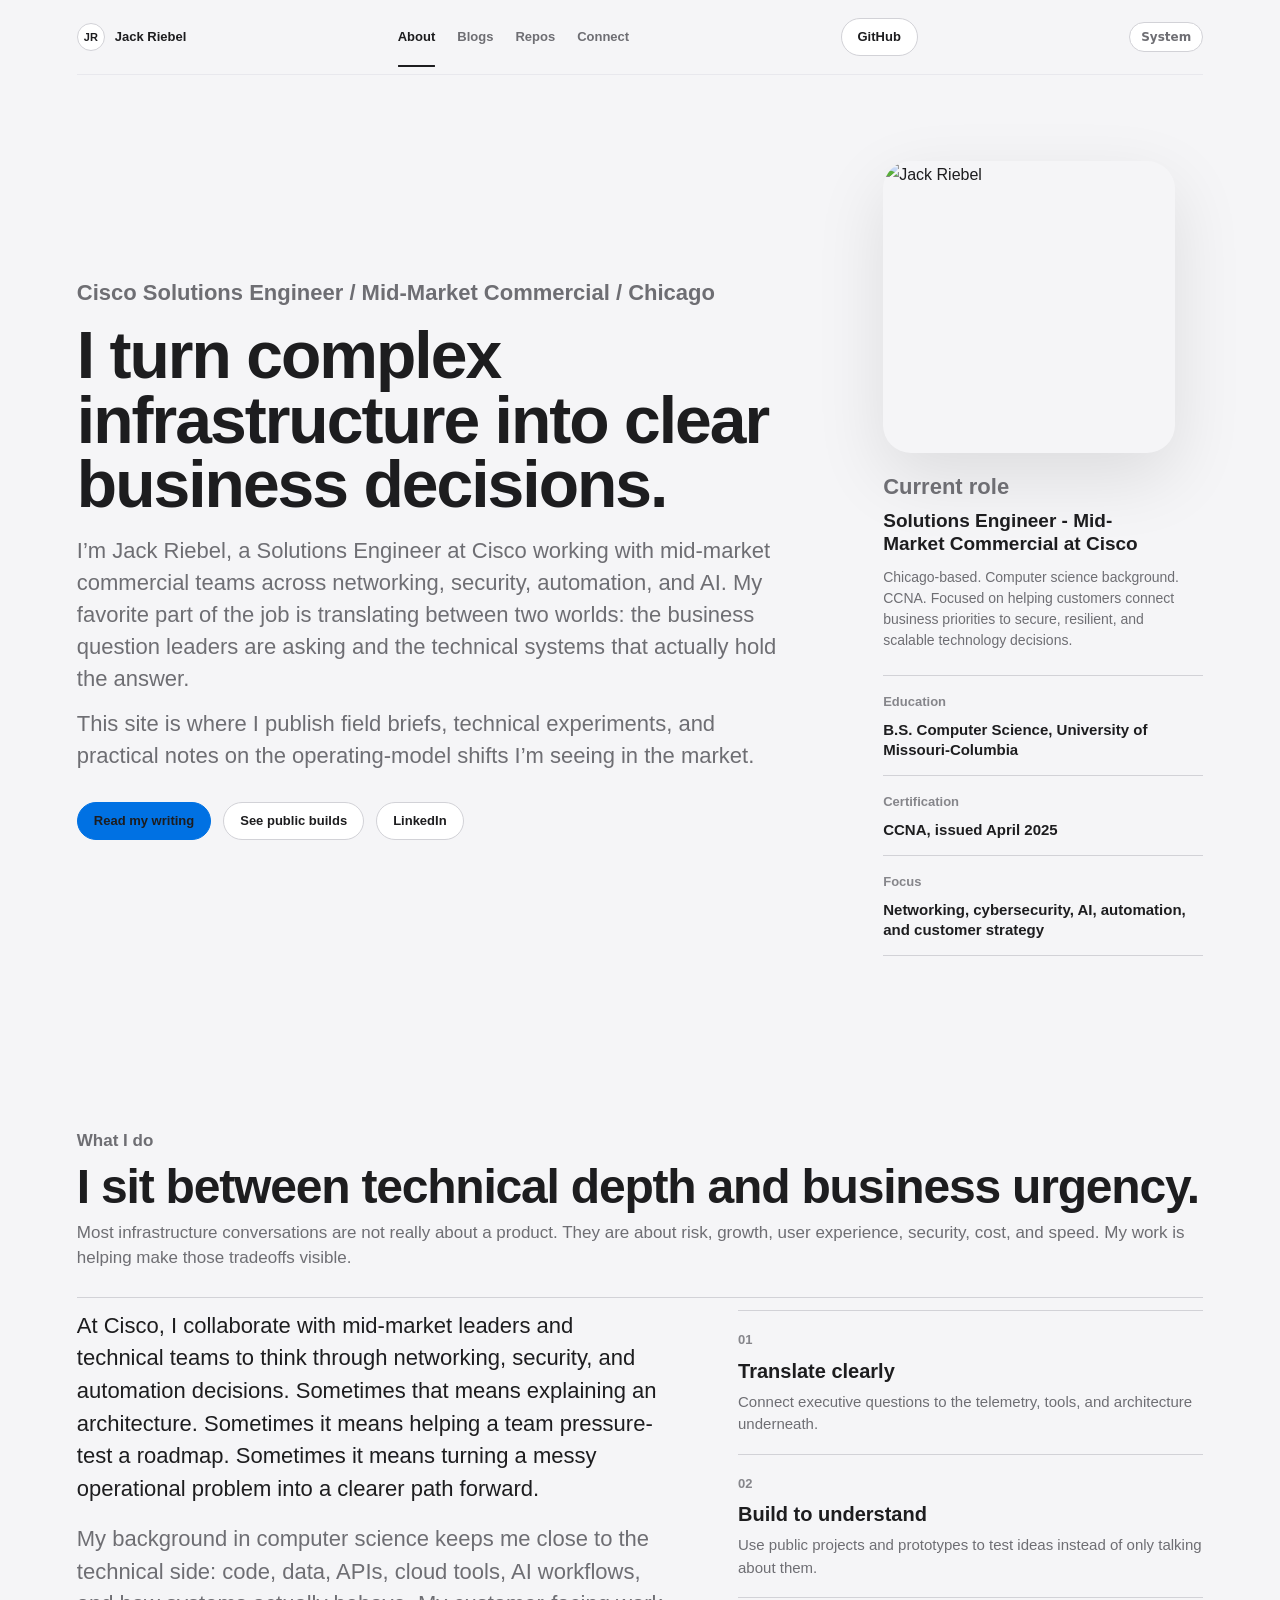
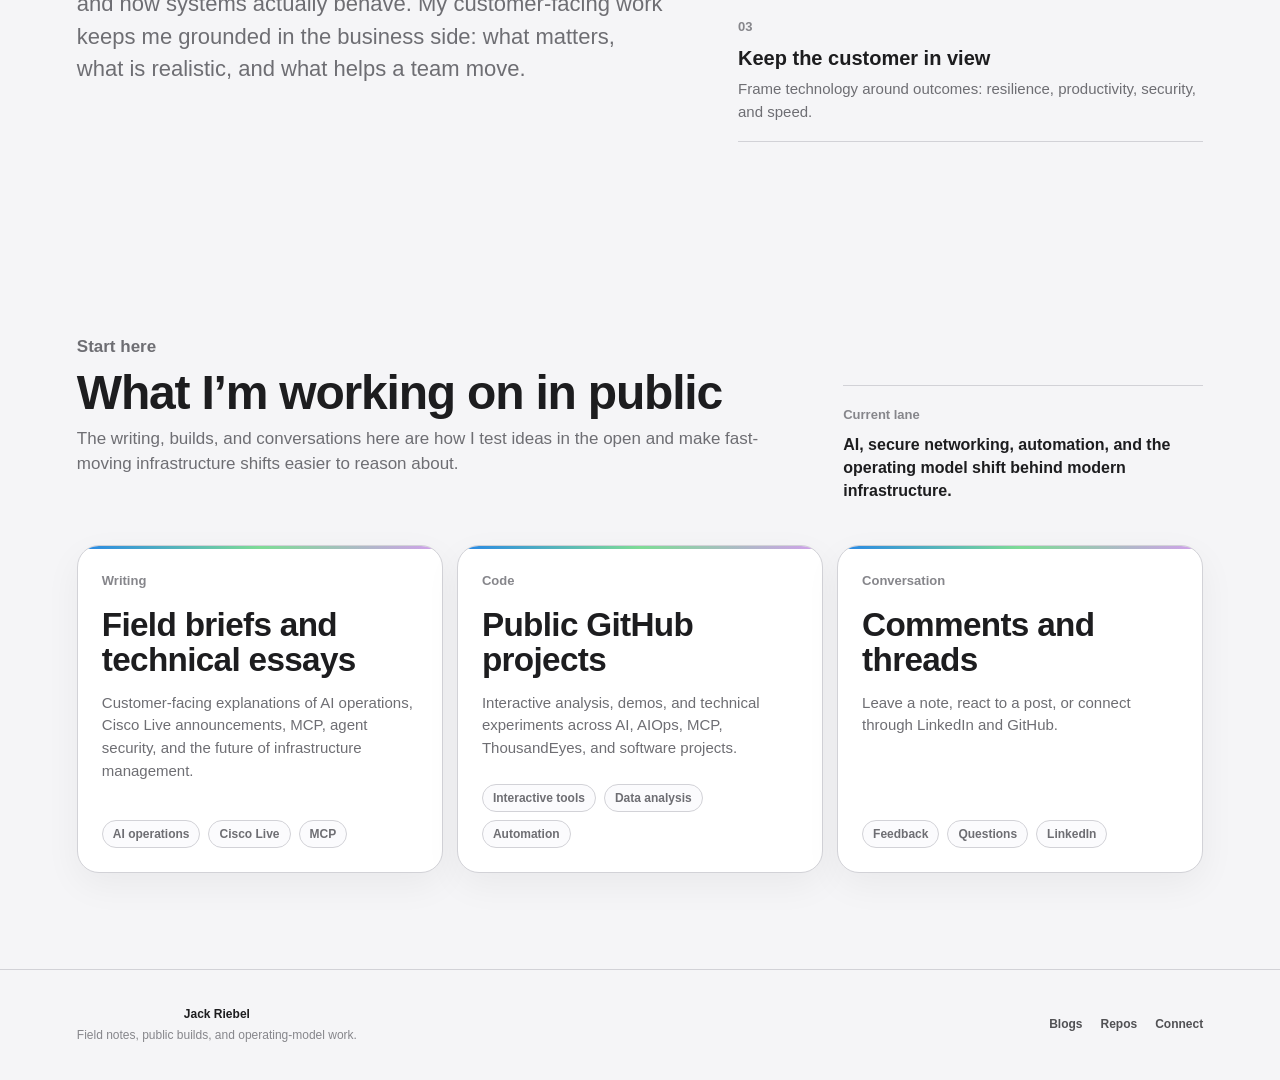
==== index.html @ 913e86a3 "Polish homepage work section" ====
<!DOCTYPE html>
<html lang="en">
<head>
  <meta charset="UTF-8">
  <meta name="viewport" content="width=device-width, initial-scale=1.0">
  <title>Jack Riebel | About</title>

  <meta name="description" content="Jack Riebel is a Cisco Solutions Engineer in Mid-Market Commercial, writing about AI, networking, security, automation, and infrastructure strategy.">
  <link rel="canonical" href="https://jackriebel.com/">
  <meta property="og:title" content="Jack Riebel | About">
  <meta property="og:description" content="Cisco Solutions Engineer focused on AI, networking, security, automation, and the business conversations behind modern infrastructure.">
  <meta property="og:image" content="https://jackriebel.com/cloud-control-canvas.png">
  <meta property="og:type" content="website">
  <meta property="og:url" content="https://jackriebel.com/">
  <meta name="twitter:card" content="summary_large_image">
  <meta name="twitter:title" content="Jack Riebel | About">
  <meta name="twitter:description" content="Cisco Solutions Engineer writing about AI, networking, security, automation, and infrastructure strategy.">
  <meta name="twitter:image" content="https://jackriebel.com/cloud-control-canvas.png">

  <script src="theme.js"></script>
  <link rel="stylesheet" href="styles.css">
</head>
<body class="site-home">
  <div class="reading-progress" id="readingProgress"></div>

  <header class="site-shell">
    <nav class="site-topbar" aria-label="Primary">
      <a class="site-mark" href="index.html" aria-label="Jack Riebel home">
        <span>JR</span>
        <strong>Jack Riebel</strong>
      </a>
      <div class="site-nav">
        <a class="active" href="index.html">About</a>
        <a href="blogs.html">Blogs</a>
        <a href="repos.html">Repos</a>
        <a href="connect.html">Connect</a>
      </div>
      <a class="site-ghost-btn" href="https://github.com/JackRiebel" target="_blank" rel="noreferrer">GitHub</a>
    </nav>

    <section class="site-hero site-about-hero site-personal-hero">
      <div class="site-hero-copy">
        <p class="site-eyebrow">Cisco Solutions Engineer / Mid-Market Commercial / Chicago</p>
        <h1>I turn complex infrastructure into clear business decisions.</h1>
        <p class="site-hero-lede">I’m Jack Riebel, a Solutions Engineer at Cisco working with mid-market commercial teams across networking, security, automation, and AI. My favorite part of the job is translating between two worlds: the business question leaders are asking and the technical systems that actually hold the answer.</p>
        <p class="site-hero-note">This site is where I publish field briefs, technical experiments, and practical notes on the operating-model shifts I’m seeing in the market.</p>
        <div class="site-actions">
          <a class="site-primary-btn" href="blogs.html">Read my writing</a>
          <a class="site-secondary-btn" href="repos.html">See public builds</a>
          <a class="site-secondary-btn" href="https://www.linkedin.com/in/jack-riebel-094710192" target="_blank" rel="noreferrer">LinkedIn</a>
        </div>
      </div>

      <aside class="site-signal-panel site-about-panel site-profile-card" aria-label="Profile summary">
        <img class="site-about-photo" src="Screenshot%202026-03-25%20at%201.28.57%E2%80%AFPM%20Large.jpeg" alt="Jack Riebel">
        <div class="site-profile-copy">
          <p class="site-portrait-note">Current role</p>
          <strong>Solutions Engineer - Mid-Market Commercial at Cisco</strong>
          <p>Chicago-based. Computer science background. CCNA. Focused on helping customers connect business priorities to secure, resilient, and scalable technology decisions.</p>
        </div>
        <div class="site-profile-facts" aria-label="Profile facts">
          <div>
            <span>Education</span>
            <strong>B.S. Computer Science, University of Missouri-Columbia</strong>
          </div>
          <div>
            <span>Certification</span>
            <strong>CCNA, issued April 2025</strong>
          </div>
          <div>
            <span>Focus</span>
            <strong>Networking, cybersecurity, AI, automation, and customer strategy</strong>
          </div>
        </div>
      </aside>
    </section>
  </header>

  <main>
    <section class="site-section site-about-work">
      <div class="site-section-head compact">
        <p class="site-eyebrow">What I do</p>
        <h2>I sit between technical depth and business urgency.</h2>
        <p>Most infrastructure conversations are not really about a product. They are about risk, growth, user experience, security, cost, and speed. My work is helping make those tradeoffs visible.</p>
      </div>

      <div class="site-about-story">
        <div>
          <p>At Cisco, I collaborate with mid-market leaders and technical teams to think through networking, security, and automation decisions. Sometimes that means explaining an architecture. Sometimes it means helping a team pressure-test a roadmap. Sometimes it means turning a messy operational problem into a clearer path forward.</p>
          <p>My background in computer science keeps me close to the technical side: code, data, APIs, cloud tools, AI workflows, and how systems actually behave. My customer-facing work keeps me grounded in the business side: what matters, what is realistic, and what helps a team move.</p>
        </div>
        <div class="site-about-principles" aria-label="Working principles">
          <div>
            <span>01</span>
            <strong>Translate clearly</strong>
            <p>Connect executive questions to the telemetry, tools, and architecture underneath.</p>
          </div>
          <div>
            <span>02</span>
            <strong>Build to understand</strong>
            <p>Use public projects and prototypes to test ideas instead of only talking about them.</p>
          </div>
          <div>
            <span>03</span>
            <strong>Keep the customer in view</strong>
            <p>Frame technology around outcomes: resilience, productivity, security, and speed.</p>
          </div>
        </div>
      </div>
    </section>

    <section class="site-section site-home-preview">
      <div class="site-work-intro">
        <div class="site-section-head compact">
          <p class="site-eyebrow">Start here</p>
          <h2>What I’m working on in public</h2>
          <p>The writing, builds, and conversations here are how I test ideas in the open and make fast-moving infrastructure shifts easier to reason about.</p>
        </div>
        <div class="site-work-note" aria-label="Publishing approach">
          <span>Current lane</span>
          <strong>AI, secure networking, automation, and the operating model shift behind modern infrastructure.</strong>
        </div>
      </div>

      <div class="site-preview-grid site-work-grid" aria-label="Primary site sections">
        <a class="site-preview-card site-work-card" href="blogs.html">
          <div>
            <span>Writing</span>
            <strong>Field briefs and technical essays</strong>
            <p>Customer-facing explanations of AI operations, Cisco Live announcements, MCP, agent security, and the future of infrastructure management.</p>
            <div class="site-work-tags" aria-label="Writing topics">
              <em>AI operations</em>
              <em>Cisco Live</em>
              <em>MCP</em>
            </div>
          </div>
          <small>Read blogs</small>
        </a>
        <a class="site-preview-card site-work-card" href="repos.html">
          <div>
            <span>Code</span>
            <strong>Public GitHub projects</strong>
            <p>Interactive analysis, demos, and technical experiments across AI, AIOps, MCP, ThousandEyes, and software projects.</p>
            <div class="site-work-tags" aria-label="Project themes">
              <em>Interactive tools</em>
              <em>Data analysis</em>
              <em>Automation</em>
            </div>
          </div>
          <small>Browse repos</small>
        </a>
        <a class="site-preview-card site-work-card" href="connect.html">
          <div>
            <span>Conversation</span>
            <strong>Comments and threads</strong>
            <p>Leave a note, react to a post, or connect through LinkedIn and GitHub.</p>
            <div class="site-work-tags" aria-label="Conversation channels">
              <em>Feedback</em>
              <em>Questions</em>
              <em>LinkedIn</em>
            </div>
          </div>
          <small>Connect</small>
        </a>
      </div>
    </section>
  </main>

  <footer class="site-footer">
    <div>
      <strong>Jack Riebel</strong>
      <span>Field notes, public builds, and operating-model work.</span>
    </div>
    <div class="site-footer-links">
      <a href="blogs.html">Blogs</a>
      <a href="repos.html">Repos</a>
      <a href="connect.html">Connect</a>
    </div>
  </footer>

  <script src="site.js"></script>
</body>
</html>
---- styles.css ----
@import url('https://fonts.googleapis.com/css2?family=Inter:wght@400;500;600;700&display=swap');

*, *::before, *::after { margin: 0; padding: 0; box-sizing: border-box; }

:root {
  --bg: #0a0a0f;
  --bg2: #0d0d16;
  --bg3: #1a1a28;
  --fg: #e0e0e8;
  --fg2: #888894;
  --accent: #7c6cff;
  --green: #34d399;
  --red: #f87171;
  --orange: #fb923c;
  --yellow: #fbbf24;
  --blue: #60a5fa;
  --purple: #a78bfa;
  --cyan: #22d3ee;
}

body {
  background: var(--bg);
  color: var(--fg);
  font-family: 'Inter', -apple-system, BlinkMacSystemFont, 'Segoe UI', system-ui, sans-serif;
  line-height: 1.75;
  font-size: 16px;
  -webkit-font-smoothing: antialiased;
  -moz-osx-font-smoothing: grayscale;
}

html, body { overflow-x: hidden; }
a { color: var(--accent); text-decoration: none; }
a:hover { text-decoration: underline; }

@keyframes fadeInUp {
  from { transform: translateY(20px); opacity: 0; }
  to   { transform: translateY(0);    opacity: 1; }
}

/* Reading progress */
.reading-progress {
  position: fixed; top: 0; left: 0; height: 3px;
  background: linear-gradient(90deg, var(--cyan), var(--purple), var(--green));
  z-index: 200; width: 0%; transition: width 0.1s linear;
}

/* Hero */
.hero {
  background: linear-gradient(135deg, #0a0f1e 0%, #0f1a2e 40%, #162038 100%);
  padding: 96px 24px 48px; text-align: center;
  border-bottom: 1px solid rgba(255,255,255,0.06);
}
.hero-content { max-width: 960px; margin: 0 auto; }
.hero h1 {
  font-size: clamp(28px, 5vw, 48px); font-weight: 700;
  letter-spacing: -0.03em; margin-bottom: 12px;
  background: linear-gradient(135deg, #fff 0%, #22d3ee 100%);
  -webkit-background-clip: text; -webkit-text-fill-color: transparent; background-clip: text;
}
.hero .subtitle {
  font-size: 17px; color: var(--fg2); margin-bottom: 36px;
  max-width: 740px; margin-left: auto; margin-right: auto; line-height: 1.7;
}
.hero-stats {
  display: flex; justify-content: center; gap: 40px;
  flex-wrap: wrap; margin-bottom: 20px;
}
.hero-stat { display: flex; flex-direction: column; align-items: center; }
.hero-stat-value {
  font-size: 44px; font-weight: 700; letter-spacing: -0.03em; color: #fff;
}
.hero-stat-label { font-size: 12px; color: var(--fg2); margin-top: 2px; }
.hero-sources { font-size: 12px; color: var(--fg2); }
.hero-sources a { color: var(--fg2); text-decoration: underline; }

/* Author byline */
.author-byline {
  display: inline-flex; align-items: center; gap: 14px;
  margin-bottom: 32px; padding: 12px 20px;
  background: rgba(255,255,255,0.04); border: 1px solid rgba(255,255,255,0.08);
  border-radius: 60px;
}
.author-photo { width: 52px; height: 52px; border-radius: 50%; object-fit: cover; border: 2px solid rgba(255,255,255,0.2); }
.author-info { display: flex; flex-direction: column; text-align: left; }
.author-name { font-size: 15px; color: var(--fg); font-weight: 600; letter-spacing: 0.01em; }
.author-date { font-size: 12px; color: var(--fg2); margin-top: 1px; }

/* Sticky Nav */
.sticky-nav {
  position: sticky; top: 0; z-index: 100;
  background: rgba(10,10,15,0.92); backdrop-filter: blur(12px);
  border-bottom: 1px solid rgba(255,255,255,0.06);
}
.nav-inner {
  max-width: 1100px; margin: 0 auto; display: flex;
  gap: 4px; padding: 8px 16px; overflow-x: auto;
  -ms-overflow-style: none; scrollbar-width: none;
}
.nav-inner::-webkit-scrollbar { display: none; }
.nav-link {
  padding: 8px 16px; border-radius: 6px; font-size: 14px;
  font-weight: 500; color: var(--fg2); white-space: nowrap; transition: all 0.15s;
}
.nav-link:hover { color: #fff; background: rgba(255,255,255,0.08); text-decoration: none; }
.nav-link.active { color: #fff; background: var(--accent); text-decoration: none; }

/* Sections */
.section { padding: 80px 24px; }
.section.alt { background: var(--bg2); }
.container { max-width: 1100px; margin: 0 auto; }
.section h2 {
  font-size: 30px; font-weight: 700; letter-spacing: -0.02em;
  margin-bottom: 12px; position: relative; display: inline-block;
}
.section h2::after {
  content: ''; display: block; width: 48px; height: 3px;
  margin-top: 10px; border-radius: 2px;
  background: linear-gradient(135deg, var(--cyan), var(--blue));
}
.section-desc {
  font-size: 16px; color: var(--fg2); margin-bottom: 32px;
  max-width: 780px; line-height: 1.8; letter-spacing: 0.005em;
}
.section-prose {
  font-size: 16px; color: var(--fg); line-height: 1.85;
  max-width: 780px; margin-bottom: 28px; letter-spacing: 0.005em;
}
.section-prose strong { color: #fff; }
.cite {
  font-size: 12px; color: var(--purple); font-weight: 500;
  white-space: nowrap;
}

/* Chart cards */
.chart-row { display: flex; gap: 20px; margin-bottom: 32px; flex-wrap: wrap; }
.chart-card {
  flex: 1; min-width: 300px;
  background: rgba(255,255,255,0.035); border: 1px solid rgba(255,255,255,0.08);
  border-radius: 16px; padding: 24px;
  box-shadow: 0 2px 20px rgba(0,0,0,0.2);
  transition: transform 0.2s, box-shadow 0.2s, border-color 0.2s;
}
.chart-card:hover {
  transform: translateY(-2px); box-shadow: 0 4px 28px rgba(0,0,0,0.35);
  border-color: rgba(255,255,255,0.14);
}
.chart-card.wide { flex: 1 1 100%; margin-bottom: 32px; }
.chart-card h3 { font-size: 16px; font-weight: 600; margin-bottom: 4px; }
.chart-card .chart-desc { font-size: 13.5px; color: var(--fg2); margin-bottom: 14px; line-height: 1.7; }

/* Callout banners */
.callout-banner {
  padding: 20px 24px; border-left: 4px solid var(--cyan);
  background: rgba(34,211,238,0.06); border-radius: 0 10px 10px 0;
  margin-bottom: 24px;
}
.callout-banner .cb-title { font-size: 15px; font-weight: 600; color: #fff; margin-bottom: 6px; }
.callout-banner .cb-body { font-size: 14px; color: var(--fg2); line-height: 1.7; margin: 0; }

/* ── Interactive MCP Diagram ─────────────────────────── */
.diagram-wrapper {
  position: relative; width: 100%; height: 500px;
  background: linear-gradient(180deg, rgba(0,0,0,0.35) 0%, rgba(0,0,0,0.2) 100%);
  border-radius: 16px;
  border: 1px solid rgba(255,255,255,0.08); overflow: hidden;
}
.diagram-wrapper canvas { display: block; }
.diagram-controls {
  display: flex; justify-content: center; gap: 8px;
  margin-top: 16px;
}
.diagram-btn {
  padding: 10px 24px; border-radius: 8px; font-size: 14px;
  font-weight: 600; cursor: pointer; transition: all 0.2s;
  border: 1px solid rgba(255,255,255,0.12); background: rgba(255,255,255,0.04);
  color: var(--fg2); font-family: inherit;
}
.diagram-btn:hover { background: rgba(255,255,255,0.08); color: #fff; border-color: rgba(255,255,255,0.2); }
.diagram-btn.active {
  background: rgba(34,211,238,0.15); color: var(--cyan);
  border-color: var(--cyan); box-shadow: 0 0 20px rgba(34,211,238,0.15);
}
.diagram-btn.active-red {
  background: rgba(248,113,113,0.15); color: var(--red);
  border-color: var(--red); box-shadow: 0 0 20px rgba(248,113,113,0.15);
}
.diagram-legend {
  display: flex; align-items: center; justify-content: center;
  gap: 20px; margin-top: 12px; font-size: 12px; color: var(--fg2);
}
.diagram-legend span { display: flex; align-items: center; gap: 6px; }
.diagram-footnote {
  text-align: center; margin-top: 14px;
  font-size: 13px; color: var(--fg2); line-height: 1.6;
  font-style: italic;
}
.legend-dot {
  width: 10px; height: 10px; border-radius: 50%; display: inline-block;
}

/* Analogy cards */
.analogy-grid { display: grid; grid-template-columns: 1fr 1fr; gap: 16px; }
.analogy-card {
  background: rgba(255,255,255,0.035); border: 1px solid rgba(255,255,255,0.08);
  border-radius: 12px; padding: 24px; transition: transform 0.2s, border-color 0.2s;
}
.analogy-card:hover { transform: translateY(-2px); border-color: rgba(255,255,255,0.14); }
.analogy-card .ac-icon { font-size: 32px; margin-bottom: 12px; }
.analogy-card h4 { font-size: 15px; font-weight: 600; margin-bottom: 8px; }
.analogy-card .ac-before { font-size: 13px; color: var(--red); margin-bottom: 4px; }
.analogy-card .ac-after { font-size: 13px; color: var(--green); margin-bottom: 8px; }
.analogy-card p { font-size: 13px; color: var(--fg2); line-height: 1.6; }
.analogy-card .ac-source { font-size: 11px; color: var(--purple); margin-top: 8px; }

/* Stat bars */
.stat-bar-group { margin-bottom: 20px; }
.stat-bar-label { font-size: 13px; color: var(--fg); margin-bottom: 6px; display: flex; justify-content: space-between; }
.stat-bar-track { height: 28px; background: rgba(255,255,255,0.06); border-radius: 6px; overflow: hidden; position: relative; }
.stat-bar-fill { height: 100%; border-radius: 6px; transition: width 1s ease; display: flex; align-items: center; padding-left: 10px; font-size: 12px; font-weight: 600; color: #fff; }

/* Workflow comparison */
.workflow-compare {
  display: grid; grid-template-columns: 1fr 1fr; gap: 20px;
}
.workflow-col {
  background: rgba(255,255,255,0.03); border: 1px solid rgba(255,255,255,0.08);
  border-radius: 12px; padding: 20px;
}
.workflow-col h4 {
  font-size: 14px; font-weight: 600; margin-bottom: 14px;
  display: flex; align-items: center; gap: 8px;
}
.workflow-step {
  display: flex; align-items: center; gap: 10px; padding: 8px 10px;
  border-radius: 6px; margin-bottom: 6px; font-size: 13px;
  background: rgba(255,255,255,0.03); border: 1px solid rgba(255,255,255,0.05);
}
.workflow-step .step-num {
  width: 24px; height: 24px; border-radius: 50%; display: flex;
  align-items: center; justify-content: center; font-size: 11px;
  font-weight: 700; flex-shrink: 0;
}
.workflow-step .step-text { font-size: 12px; color: var(--fg2); }
.workflow-step .step-time { margin-left: auto; font-size: 11px; font-weight: 600; white-space: nowrap; }
.workflow-total {
  margin-top: 12px; padding: 10px 12px; border-radius: 8px;
  font-size: 14px; font-weight: 600; text-align: center;
}

/* Agent Shadow IT additions */
.agent-control-card {
  position: relative;
  overflow: hidden;
  margin-bottom: 32px;
  padding: 24px;
  border-radius: 14px;
  background:
    linear-gradient(135deg, rgba(34,211,238,0.09), transparent 34%),
    linear-gradient(225deg, rgba(167,139,250,0.1), transparent 42%),
    rgba(255,255,255,0.035);
  border: 1px solid rgba(255,255,255,0.1);
  box-shadow: 0 2px 26px rgba(0,0,0,0.28);
}
.agent-control-card::before {
  content: '';
  position: absolute;
  inset: 0;
  pointer-events: none;
  background-image:
    linear-gradient(rgba(255,255,255,0.04) 1px, transparent 1px),
    linear-gradient(90deg, rgba(255,255,255,0.04) 1px, transparent 1px);
  background-size: 28px 28px;
  mask-image: linear-gradient(180deg, rgba(0,0,0,0.7), transparent 78%);
}
.agent-card-head,
.agent-console-grid {
  position: relative;
  z-index: 1;
}
.agent-card-head {
  display: flex;
  justify-content: space-between;
  align-items: flex-start;
  gap: 20px;
  margin-bottom: 22px;
}
.agent-eyebrow {
  display: block;
  margin-bottom: 8px;
  color: var(--cyan);
  font-size: 11px;
  font-weight: 700;
  letter-spacing: 0.08em;
  text-transform: uppercase;
}
.agent-card-head h3 {
  margin-bottom: 6px;
  font-size: 18px;
}
.agent-card-head p {
  max-width: 620px;
  color: var(--fg2);
  font-size: 13.5px;
  line-height: 1.7;
}
.agent-mode-switch {
  display: flex;
  gap: 8px;
  padding: 5px;
  border: 1px solid rgba(255,255,255,0.1);
  border-radius: 10px;
  background: rgba(0,0,0,0.22);
  flex-shrink: 0;
}
.agent-mode-btn {
  border: 0;
  border-radius: 7px;
  padding: 9px 14px;
  color: var(--fg2);
  background: transparent;
  font-family: inherit;
  font-size: 13px;
  font-weight: 700;
  cursor: pointer;
  transition: color 0.18s, background 0.18s, box-shadow 0.18s;
}
.agent-mode-btn:hover { color: #fff; }
.agent-mode-btn.active {
  color: var(--green);
  background: rgba(52,211,153,0.13);
  box-shadow: inset 0 0 0 1px rgba(52,211,153,0.35);
}
.agent-mode-btn.active.danger {
  color: var(--red);
  background: rgba(248,113,113,0.13);
  box-shadow: inset 0 0 0 1px rgba(248,113,113,0.35);
}
.building-request-panel,
.security-elevator,
.enterprise-building {
  position: relative;
  border: 1px solid rgba(255,255,255,0.09);
  border-radius: 12px;
  background: rgba(8,8,16,0.68);
  box-shadow: inset 0 1px 0 rgba(255,255,255,0.04);
}
.building-request-panel {
  display: flex;
  flex-direction: column;
  gap: 10px;
  padding: 16px;
}
.request-card {
  padding: 14px;
  border-radius: 12px;
  background: rgba(255,255,255,0.045);
  border: 1px solid rgba(255,255,255,0.08);
}
.request-card span,
.elevator-title span,
.building-label span {
  display: block;
  color: var(--cyan);
  font-size: 10px;
  font-weight: 900;
  letter-spacing: 0.08em;
  text-transform: uppercase;
  margin-bottom: 7px;
}
.request-card p {
  color: #fff;
  font-size: 13px;
  line-height: 1.55;
  margin: 0;
}
.agent-badge-card {
  display: grid;
  grid-template-columns: 48px 1fr;
  gap: 12px;
  align-items: center;
  padding: 11px;
  border-radius: 14px;
  background:
    radial-gradient(circle at 30% 30%, rgba(34,211,238,0.2), transparent 38%),
    rgba(34,211,238,0.055);
  border: 1px solid rgba(34,211,238,0.18);
}
.agent-badge-card.active-agent {
  background:
    radial-gradient(circle at 30% 30%, rgba(34,211,238,0.25), transparent 42%),
    rgba(34,211,238,0.08);
  border-color: rgba(34,211,238,0.28);
}
.agent-badge-orb {
  width: 44px;
  height: 44px;
  display: flex;
  align-items: center;
  justify-content: center;
  border-radius: 14px;
  color: #fff;
  font-size: 15px;
  font-weight: 900;
  background: rgba(34,211,238,0.14);
  border: 1px solid rgba(34,211,238,0.35);
  box-shadow: 0 0 24px rgba(34,211,238,0.15);
}
.agent-badge-card strong {
  display: block;
  color: #fff;
  font-size: 12.5px;
  margin-bottom: 3px;
}
.agent-badge-card small {
  display: block;
  color: var(--fg2);
  font-size: 10.8px;
  line-height: 1.45;
}
.sase-cloud {
  position: relative;
  overflow: hidden;
  padding: 13px 14px;
  border-radius: 18px;
  background:
    radial-gradient(circle at 20% 15%, rgba(96,165,250,0.22), transparent 35%),
    radial-gradient(circle at 82% 80%, rgba(52,211,153,0.16), transparent 32%),
    rgba(96,165,250,0.055);
  border: 1px solid rgba(96,165,250,0.18);
}
.sase-cloud::before,
.sase-cloud::after {
  content: '';
  position: absolute;
  border-radius: 50%;
  background: rgba(255,255,255,0.045);
}
.sase-cloud::before {
  width: 90px;
  height: 44px;
  right: -18px;
  top: -14px;
}
.sase-cloud::after {
  width: 70px;
  height: 34px;
  left: -18px;
  bottom: -12px;
}
.sase-cloud span,
.sase-cloud strong,
.sase-cloud small {
  position: relative;
  z-index: 1;
  display: block;
}
.sase-cloud span {
  color: var(--blue);
  font-size: 10px;
  font-weight: 900;
  letter-spacing: 0.08em;
  text-transform: uppercase;
  margin-bottom: 5px;
}
.sase-cloud strong {
  color: #fff;
  font-size: 11.5px;
  line-height: 1.45;
  margin-bottom: 6px;
}
.sase-cloud small {
  color: var(--fg2);
  font-size: 10.8px;
  line-height: 1.45;
}
.access-legend {
  display: flex;
  flex-wrap: wrap;
  gap: 8px;
  margin-top: auto;
}
.access-legend span {
  display: flex;
  align-items: center;
  gap: 8px;
  color: var(--fg2);
  font-size: 11px;
  font-weight: 700;
}
.access-legend i {
  width: 9px;
  height: 9px;
  display: inline-block;
  border-radius: 50%;
}
.legend-allowed { background: var(--green); box-shadow: 0 0 12px rgba(52,211,153,0.45); }
.legend-review { background: var(--yellow); box-shadow: 0 0 12px rgba(251,191,36,0.4); }
.legend-blocked { background: var(--red); box-shadow: 0 0 12px rgba(248,113,113,0.45); }
.security-elevator {
  padding: 16px;
}
.elevator-title {
  padding: 12px 14px;
  margin-bottom: 14px;
  border-radius: 12px;
  background: rgba(248,113,113,0.08);
  border: 1px solid rgba(248,113,113,0.2);
}
.agent-control-card[data-agent-state="governed"] .elevator-title {
  background: rgba(52,211,153,0.08);
  border-color: rgba(52,211,153,0.24);
}
.elevator-title strong,
.building-label strong {
  display: block;
  color: #fff;
  font-size: 13px;
  line-height: 1.45;
}
.elevator-shaft {
  position: relative;
  display: grid;
  gap: 10px;
}
.elevator-shaft::before {
  content: '';
  position: absolute;
  top: 18px;
  bottom: 18px;
  left: 19px;
  width: 2px;
  background: linear-gradient(180deg, var(--red), rgba(248,113,113,0.16));
}
.agent-control-card[data-agent-state="governed"] .elevator-shaft::before {
  background: linear-gradient(180deg, var(--cyan), var(--green));
}
.elevator-gate {
  position: relative;
  min-height: 76px;
  padding: 12px 12px 12px 50px;
  border-radius: 12px;
  background: rgba(255,255,255,0.04);
  border: 1px solid rgba(255,255,255,0.08);
  transition: background 0.2s, border-color 0.2s, transform 0.2s;
}
.elevator-gate::before {
  content: '';
  position: absolute;
  top: 18px;
  left: 10px;
  width: 20px;
  height: 20px;
  border-radius: 50%;
  background: var(--red);
  border: 4px solid rgba(8,8,16,0.95);
  box-shadow: 0 0 16px rgba(248,113,113,0.42);
}
.elevator-gate.strong {
  background: rgba(52,211,153,0.07);
  border-color: rgba(52,211,153,0.24);
  transform: translateX(2px);
}
.elevator-gate.strong::before {
  background: var(--green);
  box-shadow: 0 0 16px rgba(52,211,153,0.42);
}
.elevator-gate span {
  display: block;
  color: var(--fg2);
  font-size: 10px;
  font-weight: 900;
  letter-spacing: 0.07em;
  text-transform: uppercase;
  margin-bottom: 4px;
}
.elevator-gate strong {
  display: block;
  color: #fff;
  font-size: 12.5px;
  margin-bottom: 4px;
}
.elevator-gate small {
  display: block;
  color: var(--fg2);
  font-size: 11px;
  line-height: 1.45;
}
.enterprise-building {
  padding: 16px;
  background:
    linear-gradient(90deg, rgba(255,255,255,0.035) 0 1px, transparent 1px),
    rgba(8,8,16,0.68);
  background-size: 24px 100%;
}
.building-label {
  display: flex;
  justify-content: space-between;
  gap: 16px;
  align-items: center;
  margin-bottom: 12px;
  padding: 11px 13px;
  border-radius: 12px;
  background: rgba(255,255,255,0.04);
  border: 1px solid rgba(255,255,255,0.08);
}
.building-label span { margin-bottom: 0; }
.building-label strong {
  color: var(--red);
  text-align: right;
}
.agent-control-card[data-agent-state="governed"] .building-label strong {
  color: var(--green);
}
.building-floor {
  display: grid;
  grid-template-columns: 104px 1fr;
  gap: 12px;
  align-items: stretch;
  min-height: 88px;
  padding: 10px;
  margin-bottom: 10px;
  border-radius: 12px;
  background: rgba(255,255,255,0.035);
  border: 1px solid rgba(248,113,113,0.16);
  transition: border-color 0.2s, background 0.2s;
}
.agent-control-card[data-agent-state="governed"] .building-floor {
  border-color: rgba(52,211,153,0.18);
  background: rgba(52,211,153,0.035);
}
.building-floor.restricted {
  border-color: rgba(248,113,113,0.24);
}
.floor-meta {
  display: flex;
  flex-direction: column;
  justify-content: center;
  padding: 10px;
  border-radius: 9px;
  background: rgba(0,0,0,0.2);
}
.floor-meta span {
  color: var(--cyan);
  font-size: 10px;
  font-weight: 900;
  letter-spacing: 0.07em;
  text-transform: uppercase;
  margin-bottom: 6px;
}
.floor-meta strong {
  color: #fff;
  font-size: 12px;
  line-height: 1.35;
}
.floor-rooms {
  display: grid;
  grid-template-columns: repeat(auto-fit, minmax(132px, 1fr));
  gap: 8px;
}
.room-node {
  position: relative;
  min-height: 58px;
  padding: 10px 11px 10px 32px;
  border-radius: 9px;
  background: rgba(255,255,255,0.045);
  border: 1px solid rgba(248,113,113,0.18);
  transition: border-color 0.2s, background 0.2s, transform 0.2s, opacity 0.2s;
}
.room-node::before {
  content: '';
  position: absolute;
  top: 13px;
  left: 11px;
  width: 10px;
  height: 10px;
  border-radius: 50%;
  background: var(--red);
  box-shadow: 0 0 14px rgba(248,113,113,0.45);
}
.room-node.allowed {
  border-color: rgba(52,211,153,0.3);
  background: rgba(52,211,153,0.08);
  transform: translateY(-1px);
}
.room-node.allowed::before {
  background: var(--green);
  box-shadow: 0 0 14px rgba(52,211,153,0.45);
}
.room-node.review {
  border-color: rgba(251,191,36,0.32);
  background: rgba(251,191,36,0.07);
}
.room-node.review::before {
  background: var(--yellow);
  box-shadow: 0 0 14px rgba(251,191,36,0.4);
}
.room-node.blocked {
  border-color: rgba(248,113,113,0.28);
  background: rgba(248,113,113,0.065);
  opacity: 0.76;
}
.room-node.blocked::before {
  content: '×';
  width: 15px;
  height: 15px;
  top: 10px;
  left: 8px;
  display: flex;
  align-items: center;
  justify-content: center;
  color: #0a0a0f;
  font-size: 12px;
  font-weight: 900;
}
.room-node strong {
  display: block;
  color: #fff;
  font-size: 12.5px;
  margin-bottom: 3px;
}
.room-node small {
  display: block;
  color: var(--fg2);
  font-size: 11px;
  line-height: 1.4;
}
.agent-fabric-map {
  position: relative;
  z-index: 1;
  display: grid;
  grid-template-columns: minmax(210px, 0.75fr) minmax(220px, 0.85fr) minmax(360px, 1.35fr);
  gap: 16px;
  align-items: stretch;
}
.fabric-origin-panel,
.fabric-control-panel,
.fabric-zone-panel {
  border: 1px solid rgba(255,255,255,0.09);
  border-radius: 12px;
  background: rgba(8,8,16,0.66);
  box-shadow: inset 0 1px 0 rgba(255,255,255,0.04);
}
.fabric-origin-panel {
  display: flex;
  flex-direction: column;
  justify-content: space-between;
  gap: 16px;
  padding: 18px;
}
.prompt-bubble {
  padding: 14px;
  border-radius: 12px;
  background: rgba(255,255,255,0.045);
  border: 1px solid rgba(255,255,255,0.08);
}
.prompt-bubble span {
  display: block;
  color: var(--cyan);
  font-size: 11px;
  font-weight: 800;
  letter-spacing: 0.06em;
  text-transform: uppercase;
  margin-bottom: 8px;
}
.prompt-bubble p {
  color: #fff;
  font-size: 13px;
  line-height: 1.55;
  margin: 0;
}
.agent-orb {
  position: relative;
  display: grid;
  place-items: center;
  align-content: center;
  min-height: 142px;
  border-radius: 20px;
  background:
    radial-gradient(circle at 50% 35%, rgba(34,211,238,0.28), transparent 35%),
    linear-gradient(135deg, rgba(34,211,238,0.1), rgba(167,139,250,0.1));
  border: 1px solid rgba(34,211,238,0.18);
}
.agent-orb::after {
  content: '';
  position: absolute;
  inset: 14px;
  border: 1px dashed rgba(255,255,255,0.18);
  border-radius: 16px;
}
.agent-orb span {
  width: 54px;
  height: 54px;
  display: flex;
  align-items: center;
  justify-content: center;
  margin-bottom: 10px;
  border-radius: 50%;
  color: #fff;
  font-size: 18px;
  font-weight: 900;
  background: rgba(34,211,238,0.15);
  border: 1px solid rgba(34,211,238,0.35);
  box-shadow: 0 0 24px rgba(34,211,238,0.16);
}
.agent-orb strong {
  color: #fff;
  font-size: 13px;
  text-align: center;
}
.origin-note {
  color: var(--fg2);
  font-size: 12.5px;
  line-height: 1.65;
  margin: 0;
}
.fabric-control-panel {
  position: relative;
  display: grid;
  gap: 9px;
  padding: 16px;
}
.fabric-control-panel::before {
  content: '';
  position: absolute;
  top: 58px;
  bottom: 58px;
  left: 29px;
  width: 2px;
  background: linear-gradient(180deg, var(--red), rgba(248,113,113,0.18));
}
.agent-control-card[data-agent-state="governed"] .fabric-control-panel::before {
  background: linear-gradient(180deg, var(--cyan), var(--green));
}
.fabric-path-label {
  position: relative;
  z-index: 1;
  padding: 10px 12px;
  border-radius: 999px;
  color: var(--red);
  font-size: 11.5px;
  font-weight: 800;
  text-align: center;
  background: rgba(248,113,113,0.1);
  border: 1px solid rgba(248,113,113,0.22);
}
.agent-control-card[data-agent-state="governed"] .fabric-path-label {
  color: var(--green);
  background: rgba(52,211,153,0.1);
  border-color: rgba(52,211,153,0.24);
}
.fabric-gate {
  position: relative;
  z-index: 1;
  min-height: 68px;
  padding: 10px 11px 10px 54px;
  border-radius: 10px;
  background: rgba(255,255,255,0.04);
  border: 1px solid rgba(255,255,255,0.08);
  transition: transform 0.2s, border-color 0.2s, background 0.2s;
}
.fabric-gate span {
  position: absolute;
  top: 12px;
  left: 10px;
  width: 30px;
  height: 30px;
  display: flex;
  align-items: center;
  justify-content: center;
  border-radius: 50%;
  color: #fff;
  font-size: 10px;
  font-weight: 900;
  background: rgba(248,113,113,0.22);
  border: 1px solid rgba(248,113,113,0.34);
}
.fabric-gate.strong {
  background: rgba(52,211,153,0.07);
  border-color: rgba(52,211,153,0.22);
  transform: translateX(2px);
}
.fabric-gate.strong span {
  background: rgba(52,211,153,0.2);
  border-color: rgba(52,211,153,0.36);
}
.fabric-gate strong {
  display: block;
  color: #fff;
  font-size: 12px;
  margin-bottom: 4px;
}
.fabric-gate small {
  display: block;
  color: var(--fg2);
  font-size: 11px;
  line-height: 1.45;
}
.fabric-zone-panel {
  display: grid;
  grid-template-columns: 1fr 1fr;
  gap: 12px;
  padding: 16px;
}
.fabric-zone {
  position: relative;
  min-height: 168px;
  padding: 14px;
  border-radius: 12px;
  background: rgba(255,255,255,0.035);
  border: 1px solid rgba(255,255,255,0.08);
}
.fabric-zone.restricted {
  border-color: rgba(248,113,113,0.16);
}
.agent-control-card[data-agent-state="governed"] .fabric-zone {
  background: rgba(52,211,153,0.035);
}
.zone-title {
  display: flex;
  justify-content: space-between;
  gap: 10px;
  align-items: baseline;
  margin-bottom: 12px;
}
.zone-title span {
  color: var(--cyan);
  font-size: 10px;
  font-weight: 900;
  letter-spacing: 0.07em;
  text-transform: uppercase;
}
.zone-title strong {
  color: #fff;
  font-size: 12px;
  text-align: right;
}
.zone-node {
  position: relative;
  padding: 11px 12px 11px 34px;
  border-radius: 9px;
  background: rgba(255,255,255,0.045);
  border: 1px solid rgba(255,255,255,0.08);
  margin-bottom: 9px;
  transition: border-color 0.2s, background 0.2s, transform 0.2s;
}
.zone-node::before {
  content: '';
  position: absolute;
  top: 13px;
  left: 12px;
  width: 10px;
  height: 10px;
  border-radius: 50%;
  background: var(--red);
  box-shadow: 0 0 14px rgba(248,113,113,0.45);
}
.zone-node.allowed {
  border-color: rgba(52,211,153,0.28);
  background: rgba(52,211,153,0.075);
  transform: translateY(-1px);
}
.zone-node.allowed::before {
  background: var(--green);
  box-shadow: 0 0 14px rgba(52,211,153,0.45);
}
.zone-node.blocked {
  border-color: rgba(248,113,113,0.24);
  background: rgba(248,113,113,0.055);
  opacity: 0.74;
}
.zone-node.blocked::before {
  content: '×';
  width: 15px;
  height: 15px;
  top: 10px;
  left: 9px;
  display: flex;
  align-items: center;
  justify-content: center;
  color: #0a0a0f;
  font-size: 12px;
  font-weight: 900;
}
.zone-node.review {
  border-color: rgba(251,191,36,0.28);
  background: rgba(251,191,36,0.06);
}
.zone-node.review::before {
  background: var(--yellow);
  box-shadow: 0 0 14px rgba(251,191,36,0.4);
}
.zone-node strong {
  display: block;
  color: #fff;
  font-size: 12.5px;
  margin-bottom: 3px;
}
.zone-node small {
  display: block;
  color: var(--fg2);
  font-size: 11px;
  line-height: 1.45;
}
.fabric-explainer-row {
  position: relative;
  z-index: 1;
  display: grid;
  grid-template-columns: 1fr 1fr;
  gap: 14px;
  margin-top: 16px;
}
.fabric-verdict,
.microseg-note {
  padding: 15px 16px;
  border-radius: 12px;
  background: rgba(255,255,255,0.04);
  border: 1px solid rgba(255,255,255,0.09);
}
.fabric-verdict.weak {
  background: rgba(248,113,113,0.08);
  border-color: rgba(248,113,113,0.24);
}
.fabric-verdict.strong {
  background: rgba(52,211,153,0.08);
  border-color: rgba(52,211,153,0.28);
}
.fabric-verdict span,
.microseg-note span {
  display: block;
  color: #fff;
  font-size: 13px;
  font-weight: 800;
  margin-bottom: 6px;
}
.fabric-verdict p,
.microseg-note p {
  color: var(--fg2);
  font-size: 12.5px;
  line-height: 1.65;
  margin: 0;
}
.agent-console-grid {
  display: grid;
  grid-template-columns: minmax(220px, 0.85fr) minmax(280px, 1.25fr) minmax(220px, 0.9fr);
  gap: 16px;
}
.agent-passport-panel,
.agent-checkpoint-panel,
.agent-tool-panel {
  border: 1px solid rgba(255,255,255,0.09);
  border-radius: 12px;
  background: rgba(8,8,16,0.62);
  box-shadow: inset 0 1px 0 rgba(255,255,255,0.04);
}
.agent-passport-panel {
  padding: 18px;
}
.agent-avatar {
  width: 58px;
  height: 58px;
  display: flex;
  align-items: center;
  justify-content: center;
  margin-bottom: 14px;
  border-radius: 16px;
  color: #fff;
  font-size: 18px;
  font-weight: 800;
  background: linear-gradient(135deg, rgba(34,211,238,0.24), rgba(167,139,250,0.2));
  border: 1px solid rgba(255,255,255,0.14);
}
.agent-passport-title {
  color: #fff;
  font-size: 16px;
  font-weight: 700;
  margin-bottom: 4px;
}
.agent-passport-subtitle {
  min-height: 66px;
  color: var(--fg2);
  font-size: 12.5px;
  line-height: 1.6;
}
.agent-identity-list {
  display: grid;
  gap: 8px;
  margin-top: 16px;
}
.agent-identity-list div {
  display: flex;
  justify-content: space-between;
  gap: 12px;
  padding: 9px 10px;
  border-radius: 8px;
  background: rgba(255,255,255,0.04);
}
.agent-identity-list span {
  color: var(--fg2);
  font-size: 11px;
}
.agent-identity-list strong {
  color: #fff;
  font-size: 11px;
  text-align: right;
}
.agent-checkpoint-panel {
  padding: 16px;
}
.agent-checkpoint-track {
  display: grid;
  grid-template-columns: repeat(4, 1fr);
  gap: 8px;
  margin-bottom: 14px;
}
.agent-checkpoint {
  position: relative;
  min-height: 128px;
  padding: 13px 10px;
  border-radius: 10px;
  background: rgba(255,255,255,0.035);
  border: 1px solid rgba(255,255,255,0.08);
  transition: background 0.22s, border-color 0.22s, transform 0.22s;
}
.agent-checkpoint::after {
  content: '';
  position: absolute;
  left: 12px;
  right: 12px;
  bottom: 10px;
  height: 3px;
  border-radius: 3px;
  background: var(--red);
  opacity: 0.7;
}
.agent-checkpoint.strong {
  background: rgba(52,211,153,0.07);
  border-color: rgba(52,211,153,0.22);
  transform: translateY(-2px);
}
.agent-checkpoint.strong::after { background: var(--green); }
.agent-checkpoint span {
  display: inline-flex;
  width: 28px;
  height: 22px;
  align-items: center;
  justify-content: center;
  margin-bottom: 16px;
  border-radius: 999px;
  color: #fff;
  font-size: 10px;
  font-weight: 800;
  background: rgba(255,255,255,0.1);
}
.agent-checkpoint strong {
  display: block;
  color: #fff;
  font-size: 12px;
  margin-bottom: 6px;
}
.agent-checkpoint small {
  display: block;
  color: var(--fg2);
  font-size: 11px;
  line-height: 1.45;
}
.agent-verdict {
  padding: 14px 16px;
  border-radius: 10px;
  border: 1px solid rgba(248,113,113,0.24);
  background: rgba(248,113,113,0.08);
}
.agent-verdict.strong {
  border-color: rgba(52,211,153,0.28);
  background: rgba(52,211,153,0.08);
}
.agent-verdict span {
  display: block;
  color: #fff;
  font-size: 13px;
  font-weight: 800;
  margin-bottom: 5px;
}
.agent-verdict p {
  color: var(--fg2);
  font-size: 12px;
  line-height: 1.6;
  margin: 0;
}
.agent-tool-panel {
  padding: 16px;
}
.agent-tool-head {
  display: flex;
  justify-content: space-between;
  gap: 12px;
  margin-bottom: 14px;
}
.agent-tool-head span {
  color: var(--fg2);
  font-size: 11px;
  font-weight: 700;
  letter-spacing: 0.05em;
  text-transform: uppercase;
}
.agent-tool-head strong {
  color: var(--red);
  font-size: 12px;
  text-align: right;
}
.agent-control-card[data-agent-state="governed"] .agent-tool-head strong {
  color: var(--green);
}
.agent-tool-list {
  display: grid;
  gap: 10px;
}
.agent-tool {
  padding: 12px;
  border-radius: 9px;
  background: rgba(255,255,255,0.04);
  border: 1px solid rgba(255,255,255,0.07);
}
.agent-tool span {
  display: block;
  color: #fff;
  font-size: 13px;
  font-weight: 700;
  margin-bottom: 4px;
}
.agent-tool strong {
  color: var(--fg2);
  font-size: 11px;
  font-weight: 600;
}
.agent-model { margin-bottom: 28px; }
.agent-model .workflow-step > div {
  display: flex;
  align-items: center;
  gap: 10px;
  width: 100%;
}

.glasswing-panel {
  display: grid; grid-template-columns: repeat(3, 1fr); gap: 16px;
  margin: 28px 0 32px;
}
.glasswing-stat {
  padding: 22px 20px;
  background: linear-gradient(180deg, rgba(34,211,238,0.08), rgba(255,255,255,0.03));
  border: 1px solid rgba(34,211,238,0.16);
  border-radius: 12px;
  text-align: center;
  box-shadow: 0 2px 20px rgba(0,0,0,0.22);
}
.glasswing-stat span {
  display: block;
  font-size: 32px;
  line-height: 1;
  font-weight: 700;
  color: #fff;
  letter-spacing: -0.02em;
  margin-bottom: 10px;
}
.glasswing-stat p {
  font-size: 12px;
  line-height: 1.6;
  color: var(--fg2);
  margin: 0;
}
.fabric-grid {
  display: grid;
  grid-template-columns: repeat(4, 1fr);
  gap: 14px;
  margin: 28px 0 32px;
}
.fabric-card {
  position: relative;
  overflow: hidden;
  min-height: 190px;
  padding: 20px 18px;
  border-radius: 12px;
  background: rgba(255,255,255,0.035);
  border: 1px solid rgba(255,255,255,0.09);
  box-shadow: 0 2px 20px rgba(0,0,0,0.22);
}
.fabric-card::after {
  content: '';
  position: absolute;
  left: 0;
  right: 0;
  bottom: 0;
  height: 3px;
  background: linear-gradient(90deg, var(--cyan), var(--blue), var(--green));
  opacity: 0.8;
}
.fabric-card span {
  display: inline-flex;
  width: 34px;
  height: 24px;
  align-items: center;
  justify-content: center;
  margin-bottom: 18px;
  border-radius: 999px;
  color: var(--cyan);
  font-size: 11px;
  font-weight: 800;
  background: rgba(34,211,238,0.09);
  border: 1px solid rgba(34,211,238,0.2);
}
.fabric-card h3 {
  font-size: 15px;
  color: #fff;
  margin-bottom: 8px;
}
.fabric-card p {
  color: var(--fg2);
  font-size: 12.5px;
  line-height: 1.65;
  margin: 0;
}

/* Horizontal Timeline */
.h-timeline {
  position: relative;
  padding: 32px 0 8px;
  overflow-x: auto;
  -ms-overflow-style: none; scrollbar-width: none;
}
.h-timeline::-webkit-scrollbar { display: none; }
.h-timeline-track {
  position: absolute;
  top: 39px;
  left: 0;
  right: 0;
  height: 3px;
  background: linear-gradient(90deg, var(--cyan), var(--purple), var(--blue));
  border-radius: 2px;
}
.h-timeline-items {
  display: flex;
  gap: 0;
  position: relative;
  min-width: max-content;
}
.h-tl-item {
  flex: 0 0 150px;
  display: flex;
  flex-direction: column;
  align-items: center;
  position: relative;
}
.h-tl-dot {
  width: 16px; height: 16px;
  border-radius: 50%;
  background: var(--cyan);
  border: 3px solid var(--bg);
  z-index: 2;
  flex-shrink: 0;
  box-shadow: 0 0 10px rgba(34,211,238,0.3);
  transition: transform 0.2s, box-shadow 0.2s;
}
.h-tl-item:hover .h-tl-dot {
  transform: scale(1.3);
  box-shadow: 0 0 18px rgba(34,211,238,0.5);
}
.h-tl-card {
  margin-top: 14px;
  background: rgba(255,255,255,0.04);
  border: 1px solid rgba(255,255,255,0.08);
  border-radius: 10px;
  padding: 12px 10px;
  text-align: center;
  width: 140px;
  transition: transform 0.2s, border-color 0.2s;
}
.h-tl-item:hover .h-tl-card {
  transform: translateY(-3px);
  border-color: rgba(255,255,255,0.18);
}
.h-tl-date {
  font-size: 11px; font-weight: 700;
  color: var(--cyan); letter-spacing: 0.03em;
  margin-bottom: 4px;
}
.h-tl-title {
  font-size: 13px; font-weight: 600;
  color: var(--fg); margin-bottom: 4px;
  line-height: 1.3;
}
.h-tl-body {
  font-size: 11px; color: var(--fg2);
  line-height: 1.5;
}
@media (max-width: 700px) {
  .h-tl-item { flex: 0 0 130px; }
  .h-tl-card { width: 120px; padding: 10px 8px; }
}

/* Key findings / stat cards */
.findings-grid {
  display: grid; grid-template-columns: repeat(auto-fit, minmax(220px, 1fr));
  gap: 14px;
}
.finding-card {
  background: rgba(255,255,255,0.035); border: 1px solid rgba(255,255,255,0.08);
  border-radius: 10px; padding: 18px;
  box-shadow: 0 2px 20px rgba(0,0,0,0.2);
  transition: transform 0.2s, box-shadow 0.2s, border-color 0.2s;
}
.finding-card:hover {
  transform: translateY(-2px); box-shadow: 0 4px 28px rgba(0,0,0,0.35);
  border-color: rgba(255,255,255,0.14);
}
.finding-card .fc-stat { font-size: 28px; font-weight: 700; margin-bottom: 4px; }
.finding-card .fc-title { font-size: 13px; font-weight: 600; margin-bottom: 4px; }
.finding-card .fc-body { font-size: 11px; color: var(--fg2); line-height: 1.5; }

/* Adopter logos grid */
.adopter-grid {
  display: grid; grid-template-columns: repeat(auto-fit, minmax(140px, 1fr));
  gap: 10px;
}
.adopter-card {
  background: rgba(255,255,255,0.04); border: 1px solid rgba(255,255,255,0.08);
  border-radius: 10px; padding: 14px; text-align: center;
  transition: transform 0.2s, border-color 0.2s;
}
.adopter-card:hover { transform: translateY(-2px); border-color: rgba(255,255,255,0.18); }
.adopter-card .ad-name { font-size: 14px; font-weight: 600; color: var(--fg); margin-bottom: 2px; }
.adopter-card .ad-date { font-size: 11px; color: var(--cyan); }
.adopter-card .ad-role { font-size: 11px; color: var(--fg2); margin-top: 2px; }

/* Methodology */
.method-grid { display: grid; grid-template-columns: repeat(auto-fit, minmax(320px, 1fr)); gap: 16px; }
.method-card {
  background: rgba(255,255,255,0.035); border: 1px solid rgba(255,255,255,0.08);
  border-radius: 10px; padding: 20px; box-shadow: 0 2px 20px rgba(0,0,0,0.2);
  transition: transform 0.2s, box-shadow 0.2s, border-color 0.2s;
}
.method-card:hover { transform: translateY(-2px); box-shadow: 0 4px 28px rgba(0,0,0,0.35); border-color: rgba(255,255,255,0.14); }
.method-card h3 { font-size: 15px; font-weight: 600; margin-bottom: 8px; }
.method-card p { font-size: 13px; color: var(--fg2); line-height: 1.6; }
.method-card a { color: var(--accent); }
.method-tag { margin-top: 10px; font-size: 11px; color: var(--purple); font-weight: 500; }

.method-toggle { margin-top: 0; }
.method-toggle-btn {
  cursor: pointer; font-size: 15px; font-weight: 600; color: var(--accent);
  padding: 14px 20px; background: rgba(124,108,255,0.06);
  border: 1px solid rgba(124,108,255,0.2); border-radius: 10px;
  list-style: none; display: flex; align-items: center; gap: 8px;
  transition: background 0.15s, border-color 0.15s;
}
.method-toggle-btn:hover { background: rgba(124,108,255,0.12); border-color: rgba(124,108,255,0.35); }
.method-toggle-btn::before { content: '\25B6'; font-size: 11px; transition: transform 0.2s; display: inline-block; }
.method-toggle[open] .method-toggle-btn::before { transform: rotate(90deg); }
.method-toggle-btn::-webkit-details-marker { display: none; }
.method-toggle .method-grid { margin-top: 20px; }
.method-toggle[open] .method-grid { animation: fadeInUp 0.3s ease both; }

/* Conclusion */
.conclusion-box {
  margin-top: 40px; padding: 28px;
  background: rgba(255,255,255,0.03); border: 2px solid transparent;
  border-image: linear-gradient(135deg, var(--cyan), var(--blue)) 1;
  border-radius: 12px; box-shadow: 0 4px 28px rgba(0,0,0,0.3);
}
.conclusion-box h3 { font-size: 20px; font-weight: 700; margin-bottom: 12px; }
.conclusion-box .cb-lead { font-size: 14px; color: var(--fg); line-height: 1.7; margin-bottom: 16px; }
.conclusion-box .cb-detail { font-size: 13px; color: var(--fg2); line-height: 1.7; margin-bottom: 12px; }
.conclusion-box .cb-detail strong { color: var(--fg); }
.conclusion-box .cb-closing { font-size: 14px; color: var(--fg); line-height: 1.7; font-weight: 500; }
.conclusion-box .cb-actions {
  list-style: none; padding: 0; margin: 0 0 16px 0;
  display: flex; flex-direction: column; gap: 10px;
}
.conclusion-box .cb-actions li {
  font-size: 13px; color: var(--fg2); line-height: 1.7; padding: 12px 16px;
  background: rgba(255,255,255,0.03); border: 1px solid rgba(255,255,255,0.06); border-radius: 8px;
}
.conclusion-box .cb-actions li strong { color: var(--fg); }

/* Conclusion columns */
.conclusion-columns {
  display: grid; grid-template-columns: 1fr 1fr; gap: 24px;
  margin-bottom: 20px;
}
@media (max-width: 700px) {
  .conclusion-columns { grid-template-columns: 1fr; }
}

/* Method publication name */
.method-pub { font-size: 13px; color: var(--cyan); font-weight: 500; margin-bottom: 6px; }

/* Footer */
footer {
  padding: 28px 24px; text-align: center; font-size: 12px;
  color: var(--fg2); border-top: 1px solid rgba(255,255,255,0.06);
}
.footer-note { margin-top: 6px; font-size: 11px; opacity: 0.5; }
.view-counter { margin-top: 12px; }
.view-counter img { height: 20px; border-radius: 4px; opacity: 0.7; transition: opacity 0.2s; }
.view-counter img:hover { opacity: 1; }

/* Cisco Live 2026 Mid-Market additions */
.live26-page {
  --live-ink: #eef7ff;
  --live-muted: #93a5b8;
  --live-panel: rgba(9, 20, 28, 0.82);
  --live-line: rgba(148, 210, 255, 0.16);
  background:
    linear-gradient(180deg, rgba(34, 211, 238, 0.035), transparent 420px),
    #080b10;
  color: var(--live-ink);
}

.live26-page .reading-progress {
  background: linear-gradient(90deg, #22d3ee, #34d399, #fbbf24);
}

.live26-page .sticky-nav {
  background: rgba(8, 11, 16, 0.9);
  border-color: rgba(148, 210, 255, 0.11);
}

.live26-page .nav-inner {
  max-width: 1160px;
  padding: 10px 18px;
}

.live26-page .nav-link {
  border-radius: 999px;
  font-size: 13px;
  padding: 7px 14px;
}

.live26-page .nav-link.active {
  color: #061014;
  background: linear-gradient(135deg, var(--cyan), var(--green));
}

.live26-page .section {
  padding: 72px 24px;
  background: transparent;
}

.live26-page .section.alt {
  background:
    linear-gradient(180deg, rgba(255,255,255,0.025), rgba(255,255,255,0.01)),
    rgba(255,255,255,0.012);
  border-top: 1px solid rgba(255,255,255,0.035);
  border-bottom: 1px solid rgba(255,255,255,0.035);
}

.live26-page .container {
  max-width: 1060px;
}

.live26-page .section h2 {
  max-width: 780px;
  color: #fff;
  font-size: 32px;
  letter-spacing: 0;
}

.live26-page .section h2::after {
  width: 62px;
  background: linear-gradient(90deg, var(--cyan), var(--green));
}

.live26-page .section-desc {
  max-width: 760px;
  margin-bottom: 26px;
  color: #a8b5c5;
  font-size: 17px;
  line-height: 1.7;
}

.live26-page .section-prose {
  max-width: 790px;
  margin-bottom: 24px;
  color: #d9e3ee;
  font-size: 17px;
  line-height: 1.82;
}

.live26-page .section-prose strong {
  color: #fff;
}

.live26-page .chart-row {
  gap: 16px;
  margin: 32px 0;
  align-items: stretch;
}

.live26-page .chart-card {
  display: flex;
  flex-direction: column;
  min-height: 390px;
  border-radius: 10px;
  padding: 20px;
  background:
    linear-gradient(180deg, rgba(255,255,255,0.05), rgba(255,255,255,0.026)),
    rgba(8, 15, 22, 0.78);
  border-color: rgba(148, 210, 255, 0.13);
  box-shadow: 0 18px 50px rgba(0,0,0,0.24);
}

.live26-page .chart-card:hover {
  transform: none;
  border-color: rgba(34, 211, 238, 0.24);
  box-shadow: 0 22px 58px rgba(0,0,0,0.28);
}

.live26-page .chart-card h3 {
  font-size: 15px;
  line-height: 1.35;
  letter-spacing: 0;
}

.live26-page .chart-card .chart-desc {
  min-height: 48px;
  color: #95a5b5;
  margin-bottom: 12px;
}

.live26-page .chart-card canvas {
  flex: 1;
  min-height: 230px;
  max-height: 280px;
}

.live26-page #aiReadinessChart {
  min-height: 260px;
}

.live26-page .chart-card.wide {
  min-height: auto;
}

.live26-brief {
  max-width: 1060px;
  margin: 24px auto 0;
  padding: 0 24px 12px;
  display: grid;
  grid-template-columns: minmax(0, 1.08fr) minmax(260px, 0.62fr);
  gap: 14px;
  align-items: stretch;
}

.live26-brief > div,
.live26-brief > p {
  border-radius: 10px;
  border: 1px solid rgba(148, 210, 255, 0.13);
  background: rgba(255,255,255,0.035);
  box-shadow: 0 18px 50px rgba(0,0,0,0.2);
}

.live26-brief > div {
  padding: 18px 20px;
}

.live26-brief > div span {
  display: block;
  margin-bottom: 8px;
  color: var(--cyan);
  font-size: 11px;
  font-weight: 900;
  letter-spacing: 0.1em;
  text-transform: uppercase;
}

.live26-brief > div strong {
  display: block;
  color: #fff;
  font-size: 16px;
  line-height: 1.5;
}

.live26-brief > p {
  margin: 0;
  padding: 18px;
  color: #a8b5c5;
  font-size: 13px;
  line-height: 1.65;
}

.live26-hero {
  position: relative;
  overflow: hidden;
  text-align: left;
  background:
    linear-gradient(90deg, rgba(34, 211, 238, 0.08) 1px, transparent 1px),
    linear-gradient(180deg, rgba(34, 211, 238, 0.07) 1px, transparent 1px),
    radial-gradient(ellipse at 18% 20%, rgba(34, 211, 238, 0.16), transparent 31%),
    radial-gradient(ellipse at 84% 18%, rgba(52, 211, 153, 0.13), transparent 32%),
    linear-gradient(135deg, #071016 0%, #101622 50%, #191824 100%);
  background-size: 42px 42px, 42px 42px, auto, auto, auto;
  padding: 80px 24px 42px;
}

.live26-hero::before {
  content: "";
  position: absolute;
  inset: 0;
  pointer-events: none;
  background:
    linear-gradient(180deg, rgba(255,255,255,0.06), transparent 18%, transparent 78%, rgba(0,0,0,0.18));
}

.live26-hero-grid {
  position: relative;
  z-index: 1;
  max-width: 1120px;
  margin: 0 auto 26px;
  display: grid;
  grid-template-columns: minmax(0, 1.18fr) minmax(320px, 0.62fr);
  gap: 36px;
  align-items: center;
}

.live26-hero h1 {
  max-width: 820px;
  font-size: 58px;
  line-height: 1.03;
  letter-spacing: 0;
  margin-bottom: 20px;
  background: linear-gradient(135deg, #fff 0%, #d7f8ff 54%, #62f0c7 100%);
  -webkit-background-clip: text;
  -webkit-text-fill-color: transparent;
  background-clip: text;
}

.live26-briefing-meta {
  display: flex;
  flex-wrap: wrap;
  width: fit-content;
  max-width: 100%;
  gap: 0;
  margin-bottom: 18px;
  border: 1px solid rgba(148, 210, 255, 0.18);
  border-radius: 999px;
  background: rgba(2, 11, 17, 0.56);
  box-shadow: inset 0 1px 0 rgba(255,255,255,0.06);
}

.live26-briefing-meta span {
  display: inline-flex;
  align-items: center;
  min-height: 34px;
  padding: 0 12px;
  color: #cbeefa;
  font-size: 11px;
  font-weight: 850;
  letter-spacing: 0.08em;
  text-transform: uppercase;
  border-right: 1px solid rgba(148, 210, 255, 0.15);
}

.live26-briefing-meta span:first-child {
  color: #061016;
  background: linear-gradient(135deg, var(--cyan), #6ef0c9);
  border-radius: 999px 0 0 999px;
}

.live26-briefing-meta span:last-child {
  border-right: 0;
}

.live26-kicker,
.live26-page .agent-eyebrow {
  display: inline-block;
  font-size: 11px;
  font-weight: 800;
  letter-spacing: 0.12em;
  text-transform: uppercase;
  color: var(--cyan);
  margin-bottom: 12px;
}

.live26-hero .subtitle {
  max-width: 760px;
  margin-bottom: 26px;
  margin-left: 0;
  margin-right: 0;
  color: var(--live-muted);
  font-size: 17px;
  line-height: 1.74;
}

.live26-hero .author-byline {
  margin-bottom: 0;
}

.live26-hero-panel {
  position: relative;
  overflow: hidden;
  border: 1px solid var(--live-line);
  border-radius: 10px;
  padding: 14px;
  background:
    linear-gradient(145deg, rgba(34, 211, 238, 0.12), transparent 36%),
    linear-gradient(315deg, rgba(52, 211, 153, 0.08), transparent 42%),
    rgba(4, 12, 18, 0.74);
  box-shadow: 0 20px 60px rgba(0, 0, 0, 0.3);
}

.live26-signal-row {
  position: relative;
  z-index: 1;
  display: grid;
  grid-template-columns: 104px 1fr;
  gap: 14px;
  align-items: center;
  padding: 14px 10px;
  border-bottom: 1px solid rgba(255,255,255,0.08);
}

.live26-signal-row:last-child {
  border-bottom: 0;
}

.live26-signal-row span {
  font-size: 11px;
  font-weight: 800;
  text-transform: uppercase;
  color: var(--cyan);
}

.live26-signal-row strong {
  font-size: 14px;
  line-height: 1.35;
  color: #fff;
}

.live26-stats {
  position: relative;
  z-index: 1;
  max-width: 1120px;
  margin-left: auto;
  margin-right: auto;
  justify-content: flex-start;
  gap: 12px;
}

.live26-stats .hero-stat {
  position: relative;
  overflow: hidden;
  flex: 1 1 0;
  min-width: 170px;
  max-width: 250px;
  min-height: 116px;
  align-items: flex-start;
  justify-content: flex-start;
  padding: 16px 16px 15px;
  border-radius: 8px;
  background:
    linear-gradient(180deg, rgba(255,255,255,0.075), rgba(255,255,255,0.025)),
    rgba(3, 13, 20, 0.62);
  border: 1px solid rgba(148, 210, 255, 0.16);
  box-shadow: 0 14px 36px rgba(0,0,0,0.2);
}

.live26-stats .hero-stat::after {
  content: "";
  position: absolute;
  left: 16px;
  right: 16px;
  bottom: 0;
  height: 2px;
  background: linear-gradient(90deg, var(--cyan), rgba(52, 211, 153, 0.15));
}

.live26-stat-kicker {
  margin-bottom: 12px;
  color: #84eaf7;
  font-size: 10px;
  font-weight: 900;
  letter-spacing: 0.11em;
  text-transform: uppercase;
}

.live26-stats .hero-stat-value {
  font-size: 27px;
  line-height: 1.05;
  letter-spacing: 0;
  overflow-wrap: anywhere;
}

.live26-stats .hero-stat-label {
  max-width: 170px;
  margin-top: 8px;
  line-height: 1.35;
  text-align: left;
}

.live26-hero .hero-sources {
  position: relative;
  z-index: 1;
  max-width: 1120px;
  margin: 18px auto 0;
  text-align: left;
  display: flex;
  flex-wrap: wrap;
  gap: 8px;
  align-items: center;
  color: #8fa4b8;
}

.live26-hero .hero-sources span {
  margin-right: 2px;
  color: #d4f6ff;
  font-size: 10px;
  font-weight: 900;
  letter-spacing: 0.12em;
  text-transform: uppercase;
}

.live26-hero .hero-sources a {
  display: inline-flex;
  align-items: center;
  min-height: 28px;
  padding: 0 10px;
  border: 1px solid rgba(148, 210, 255, 0.14);
  border-radius: 999px;
  background: rgba(255,255,255,0.035);
  color: #adc2d4;
  text-decoration: none;
}

.live26-hero .hero-sources a:hover {
  border-color: rgba(34, 211, 238, 0.34);
  color: #eefcff;
  background: rgba(34, 211, 238, 0.06);
}

.live26-control-room {
  margin: 34px 0 30px;
  padding: 22px;
  border-radius: 10px;
  border: 1px solid rgba(34, 211, 238, 0.18);
  background:
    linear-gradient(135deg, rgba(34, 211, 238, 0.08), transparent 34%),
    linear-gradient(225deg, rgba(52, 211, 153, 0.09), transparent 40%),
    rgba(255,255,255,0.035);
  box-shadow: 0 24px 70px rgba(0, 0, 0, 0.28);
}

.live26-control-head {
  display: flex;
  justify-content: space-between;
  gap: 22px;
  align-items: flex-start;
  margin-bottom: 18px;
}

.live26-control-head h3 {
  font-size: 21px;
  line-height: 1.25;
  margin-bottom: 8px;
}

.live26-control-head p {
  max-width: 680px;
  color: var(--fg2);
  font-size: 14px;
  line-height: 1.65;
}

.live26-persona-switch {
  display: flex;
  gap: 6px;
  padding: 6px;
  border-radius: 10px;
  background: rgba(255,255,255,0.045);
  border: 1px solid rgba(255,255,255,0.08);
  flex-shrink: 0;
}

.live26-persona-btn {
  min-width: 70px;
  border: 1px solid transparent;
  border-radius: 7px;
  padding: 9px 12px;
  background: transparent;
  color: var(--fg2);
  font-family: inherit;
  font-weight: 800;
  cursor: pointer;
}

.live26-persona-btn.active {
  color: #031216;
  background: linear-gradient(135deg, var(--cyan), var(--green));
  box-shadow: 0 0 24px rgba(34, 211, 238, 0.2);
}

.live26-console-grid {
  display: grid;
  grid-template-columns: minmax(250px, 0.76fr) minmax(360px, 1.24fr);
  grid-template-areas:
    "question answer"
    "domains answer";
  gap: 12px;
  align-items: stretch;
}

.live26-question-pane,
.live26-answer-pane,
.live26-domain-map {
  border: 1px solid rgba(255,255,255,0.1);
  border-radius: 8px;
  background: rgba(4, 10, 16, 0.66);
}

.live26-question-pane {
  grid-area: question;
}

.live26-answer-pane {
  grid-area: answer;
}

.live26-domain-map {
  grid-area: domains;
}

.live26-question-pane,
.live26-answer-pane {
  padding: 18px;
}

.live26-question-pane span,
.live26-answer-pane > span {
  display: block;
  font-size: 11px;
  font-weight: 800;
  letter-spacing: 0.1em;
  text-transform: uppercase;
  color: var(--cyan);
  margin-bottom: 12px;
}

.live26-question-pane p {
  font-size: 17px;
  line-height: 1.48;
  color: #fff;
  margin-bottom: 14px;
}

.live26-prompt-chip {
  display: inline-flex;
  padding: 8px 10px;
  border-radius: 999px;
  font-size: 12px;
  color: var(--green);
  background: rgba(52, 211, 153, 0.09);
  border: 1px solid rgba(52, 211, 153, 0.22);
}

.live26-domain-map {
  position: relative;
  display: grid;
  grid-template-columns: 1fr;
  gap: 8px;
  padding: 10px;
}

.live26-domain-map::before {
  content: none;
}

.live26-domain-node {
  position: relative;
  display: grid;
  grid-template-columns: 34px 1fr;
  column-gap: 9px;
  align-items: center;
  padding: 9px;
  border-radius: 8px;
  border: 1px solid rgba(255,255,255,0.08);
  background: rgba(255,255,255,0.025);
  opacity: 0.44;
  transform: scale(0.985);
  transition: opacity 0.18s, transform 0.18s, border-color 0.18s, background 0.18s;
}

.live26-domain-node.active {
  opacity: 1;
  transform: scale(1);
  border-color: rgba(34, 211, 238, 0.32);
  background: rgba(34, 211, 238, 0.065);
}

.live26-domain-node span {
  grid-row: 1 / span 2;
  width: 32px;
  height: 32px;
  display: grid;
  place-items: center;
  border-radius: 7px;
  background: rgba(34, 211, 238, 0.12);
  color: var(--cyan);
  font-size: 10px;
  font-weight: 900;
}

.live26-domain-node strong {
  grid-column: 2;
  display: block;
  color: #fff;
  font-size: 12px;
  line-height: 1.25;
}

.live26-domain-node small {
  grid-column: 2;
  display: block;
  color: var(--fg2);
  font-size: 10px;
  line-height: 1.35;
}

.live26-answer-pane p {
  color: var(--fg);
  font-size: 15px;
  line-height: 1.66;
  margin-bottom: 16px;
}

.live26-harness-card {
  display: grid;
  grid-template-columns: minmax(230px, 0.75fr) minmax(0, 1.25fr);
  gap: 18px;
  align-items: stretch;
  margin: 30px 0 32px;
  padding: 18px;
  border: 1px solid rgba(34, 211, 238, 0.2);
  border-radius: 8px;
  background:
    radial-gradient(circle at 12% 16%, rgba(34,211,238,0.16), transparent 34%),
    linear-gradient(135deg, rgba(52,211,153,0.06), transparent 44%),
    rgba(4, 12, 18, 0.78);
  box-shadow: 0 18px 48px rgba(0,0,0,0.22);
}

.live26-harness-card > div {
  display: flex;
  flex-direction: column;
  justify-content: center;
  padding: 18px;
  border-radius: 8px;
  background: rgba(255,255,255,0.04);
  border: 1px solid rgba(255,255,255,0.08);
}

.live26-harness-card span {
  display: block;
  margin-bottom: 10px;
  color: var(--cyan);
  font-size: 11px;
  font-weight: 900;
  letter-spacing: 0.12em;
  text-transform: uppercase;
}

.live26-harness-card strong {
  display: block;
  color: #fff;
  font-size: 24px;
  line-height: 1.15;
  letter-spacing: 0;
}

.live26-harness-card p {
  margin: 14px 0 0;
  color: #a8b5c5;
  font-size: 13px;
  line-height: 1.65;
}

.live26-harness-card ul {
  list-style: none;
  display: grid;
  grid-template-columns: repeat(2, minmax(0, 1fr));
  gap: 10px;
}

.live26-harness-card li {
  position: relative;
  min-height: 64px;
  padding: 13px 13px 13px 34px;
  border: 1px solid rgba(148, 210, 255, 0.11);
  border-radius: 8px;
  color: #d7e7ef;
  background: rgba(255,255,255,0.035);
  font-size: 12px;
  line-height: 1.45;
}

.live26-harness-card li::before {
  content: "";
  position: absolute;
  top: 17px;
  left: 13px;
  width: 8px;
  height: 8px;
  border-radius: 50%;
  background: var(--cyan);
  box-shadow: 0 0 14px rgba(34,211,238,0.42);
}

.live26-product-shot {
  overflow: hidden;
  margin: 30px 0 32px;
  border: 1px solid rgba(148, 210, 255, 0.16);
  border-radius: 8px;
  background:
    linear-gradient(180deg, rgba(255,255,255,0.045), rgba(255,255,255,0.018)),
    rgba(4, 12, 18, 0.82);
  box-shadow: 0 22px 64px rgba(0,0,0,0.26);
}

.live26-product-shot img {
  display: block;
  width: 100%;
  height: auto;
  border-bottom: 1px solid rgba(148, 210, 255, 0.12);
}

.live26-product-shot figcaption {
  padding: 13px 16px 15px;
  color: #a8b5c5;
  font-size: 12.5px;
  line-height: 1.55;
}

.live26-product-shot figcaption strong {
  color: #e6f7fb;
}

.live26-product-shot-wide {
  margin-top: 28px;
}

.live26-evidence-list {
  display: grid;
  grid-template-columns: repeat(2, minmax(0, 1fr));
  gap: 8px;
}

.live26-evidence-list b {
  grid-column: 1 / -1;
  color: #fff;
  font-size: 12px;
}

.live26-evidence-list small {
  display: block;
  padding: 8px 10px;
  border-radius: 7px;
  color: var(--fg2);
  background: rgba(255,255,255,0.04);
  border: 1px solid rgba(255,255,255,0.065);
}

.live26-exec-briefing {
  position: relative;
  display: grid;
  grid-template-columns: minmax(230px, 0.85fr) minmax(300px, 1.15fr) minmax(230px, 0.9fr);
  gap: 14px;
  align-items: stretch;
  margin: 32px 0 34px;
  padding: 16px;
  border: 1px solid rgba(148, 210, 255, 0.14);
  border-radius: 10px;
  background:
    linear-gradient(135deg, rgba(34, 211, 238, 0.075), transparent 36%),
    linear-gradient(225deg, rgba(52, 211, 153, 0.07), transparent 42%),
    rgba(4, 12, 18, 0.62);
  box-shadow: 0 22px 64px rgba(0,0,0,0.24);
}

.live26-exec-briefing::before {
  content: "";
  position: absolute;
  top: 50%;
  left: 24px;
  right: 24px;
  height: 2px;
  background: linear-gradient(90deg, rgba(34,211,238,0.12), rgba(34,211,238,0.45), rgba(52,211,153,0.38));
  transform: translateY(-50%);
}

.live26-exec-query,
.live26-exec-evidence,
.live26-exec-answer {
  position: relative;
  z-index: 1;
  min-height: 188px;
  border: 1px solid rgba(255,255,255,0.1);
  border-radius: 8px;
  background:
    linear-gradient(180deg, rgba(255,255,255,0.062), rgba(255,255,255,0.024)),
    rgba(2, 10, 15, 0.86);
  box-shadow: inset 0 1px 0 rgba(255,255,255,0.05);
}

.live26-exec-query,
.live26-exec-answer {
  display: flex;
  flex-direction: column;
  justify-content: center;
  padding: 22px;
}

.live26-exec-query::after,
.live26-exec-answer::after {
  content: "";
  position: absolute;
  top: 18px;
  right: 18px;
  width: 9px;
  height: 9px;
  border-radius: 50%;
  background: var(--cyan);
  box-shadow: 0 0 18px rgba(34,211,238,0.5);
}

.live26-exec-answer::after {
  background: var(--green);
  box-shadow: 0 0 18px rgba(52,211,153,0.5);
}

.live26-exec-query span,
.live26-exec-answer span,
.live26-evidence-head span {
  display: block;
  margin-bottom: 10px;
  color: var(--cyan);
  font-size: 10px;
  font-weight: 900;
  letter-spacing: 0.11em;
  text-transform: uppercase;
}

.live26-exec-answer span {
  color: var(--green);
}

.live26-exec-query strong,
.live26-exec-answer strong {
  display: block;
  color: #fff;
  font-size: 20px;
  line-height: 1.25;
  letter-spacing: 0;
}

.live26-exec-query small,
.live26-exec-answer small {
  display: block;
  margin-top: 14px;
  color: #a8b5c5;
  font-size: 12px;
  line-height: 1.6;
}

.live26-exec-evidence {
  overflow: hidden;
  padding: 16px;
}

.live26-evidence-head {
  display: flex;
  align-items: baseline;
  justify-content: space-between;
  gap: 12px;
  margin-bottom: 14px;
}

.live26-evidence-head span {
  margin-bottom: 0;
}

.live26-evidence-head strong {
  color: #fff;
  font-size: 13px;
}

.live26-evidence-cloud {
  display: grid;
  grid-template-columns: repeat(2, minmax(0, 1fr));
  gap: 9px;
}

.live26-evidence-cloud span {
  position: relative;
  min-height: 46px;
  display: flex;
  align-items: center;
  padding: 10px 10px 10px 30px;
  border: 1px solid rgba(148, 210, 255, 0.12);
  border-radius: 8px;
  color: #d8f8ff;
  background: rgba(255,255,255,0.035);
  font-size: 12px;
  font-weight: 800;
}

.live26-evidence-cloud span::before {
  content: "";
  position: absolute;
  left: 11px;
  width: 8px;
  height: 8px;
  border-radius: 50%;
  background: var(--cyan);
  box-shadow: 0 0 14px rgba(34,211,238,0.42);
}

.live26-evidence-cloud span:nth-child(2)::before,
.live26-evidence-cloud span:nth-child(6)::before {
  background: var(--green);
  box-shadow: 0 0 14px rgba(52,211,153,0.42);
}

.live26-shield-card {
  overflow: hidden;
}

.live26-shield-flow {
  position: relative;
  display: grid;
  grid-template-columns: repeat(4, 1fr);
  gap: 12px;
  margin-top: 16px;
}

.live26-shield-flow::before {
  content: '';
  position: absolute;
  top: 28px;
  left: 7%;
  right: 7%;
  height: 2px;
  background: linear-gradient(90deg, var(--red), var(--yellow), var(--green));
  opacity: 0.45;
}

.live26-shield-step {
  position: relative;
  z-index: 1;
  padding: 15px;
  border-radius: 8px;
  border: 1px solid rgba(255,255,255,0.1);
  background: rgba(4, 10, 16, 0.8);
}

.live26-shield-step span {
  width: 28px;
  height: 28px;
  display: grid;
  place-items: center;
  border-radius: 50%;
  margin-bottom: 12px;
  font-size: 12px;
  font-weight: 900;
  color: #fff;
}

.live26-shield-step.danger span { background: var(--red); }
.live26-shield-step.review span { background: var(--yellow); color: #241700; }
.live26-shield-step.allowed span { background: var(--cyan); color: #031216; }
.live26-shield-step.done span { background: var(--green); color: #031216; }

.live26-shield-step strong {
  display: block;
  color: #fff;
  font-size: 13px;
  line-height: 1.35;
}

.live26-shield-step small {
  display: block;
  margin-top: 6px;
  color: var(--fg2);
  font-size: 11px;
  line-height: 1.5;
}

.live26-scope-note {
  display: grid;
  grid-template-columns: repeat(2, minmax(0, 1fr));
  gap: 14px;
  margin: 24px 0 28px;
}

.live26-scope-note > div {
  padding: 18px;
  border-radius: 8px;
  border: 1px solid rgba(148, 210, 255, 0.13);
  background:
    linear-gradient(180deg, rgba(255,255,255,0.05), rgba(255,255,255,0.022)),
    rgba(4, 12, 18, 0.7);
}

.live26-scope-note span {
  display: block;
  margin-bottom: 8px;
  color: var(--cyan);
  font-size: 11px;
  font-weight: 900;
  letter-spacing: 0.1em;
  text-transform: uppercase;
}

.live26-scope-note > div:nth-child(2) span {
  color: var(--yellow);
}

.live26-scope-note p {
  margin: 0;
  color: #a8b5c5;
  font-size: 13px;
  line-height: 1.65;
}

.live26-pqc-panel {
  position: relative;
  display: grid;
  grid-template-columns: minmax(0, 1fr) minmax(240px, 0.9fr) minmax(0, 1fr);
  gap: 14px;
  align-items: stretch;
  margin: 30px 0 32px;
}

.live26-pqc-panel::before {
  content: "";
  position: absolute;
  top: 50%;
  left: 7%;
  right: 7%;
  height: 1px;
  background: linear-gradient(90deg, rgba(167,139,250,0.12), rgba(34,211,238,0.5), rgba(52,211,153,0.28));
}

.live26-pqc-risk,
.live26-pqc-core {
  position: relative;
  z-index: 1;
  min-height: 190px;
  padding: 20px;
  border-radius: 8px;
  border: 1px solid rgba(148, 210, 255, 0.13);
  background:
    linear-gradient(180deg, rgba(255,255,255,0.052), rgba(255,255,255,0.025)),
    rgba(4, 12, 18, 0.82);
  box-shadow: 0 18px 48px rgba(0,0,0,0.22);
}

.live26-pqc-core {
  text-align: center;
  border-color: rgba(34, 211, 238, 0.26);
  background:
    radial-gradient(circle at 50% 25%, rgba(34,211,238,0.19), transparent 48%),
    linear-gradient(180deg, rgba(255,255,255,0.052), rgba(255,255,255,0.025)),
    rgba(4, 12, 18, 0.86);
}

.live26-pqc-risk span,
.live26-pqc-core span {
  display: block;
  margin-bottom: 10px;
  color: var(--cyan);
  font-size: 10px;
  font-weight: 900;
  letter-spacing: 0.11em;
  text-transform: uppercase;
}

.live26-pqc-risk:last-child span {
  color: var(--green);
}

.live26-pqc-risk strong,
.live26-pqc-core strong {
  display: block;
  color: #fff;
  font-size: 19px;
  line-height: 1.22;
  letter-spacing: 0;
}

.live26-pqc-core strong {
  font-size: 22px;
}

.live26-pqc-risk p,
.live26-pqc-core small {
  display: block;
  margin-top: 14px;
  color: #a8b5c5;
  font-size: 12.5px;
  line-height: 1.62;
}

.live26-model-card {
  display: grid;
  grid-template-columns: minmax(0, 1fr) 220px minmax(0, 1fr);
  gap: 14px;
  align-items: stretch;
  margin: 30px 0 32px;
}

.live26-model-side,
.live26-model-core {
  border-radius: 8px;
  border: 1px solid rgba(255,255,255,0.1);
  background: rgba(255,255,255,0.035);
  padding: 20px;
}

.live26-model-side > span,
.live26-model-core span {
  display: block;
  font-size: 11px;
  font-weight: 900;
  letter-spacing: 0.1em;
  text-transform: uppercase;
  margin-bottom: 10px;
}

.live26-model-side.legacy > span { color: var(--red); }
.live26-model-side.adaptive > span { color: var(--green); }
.live26-model-core span { color: var(--cyan); }

.live26-model-side h3 {
  font-size: 19px;
  margin-bottom: 14px;
}

.live26-model-side ul {
  list-style: none;
  display: grid;
  gap: 10px;
}

.live26-model-side li {
  position: relative;
  padding-left: 18px;
  color: var(--fg2);
  font-size: 13px;
  line-height: 1.55;
}

.live26-model-side li::before {
  content: '';
  position: absolute;
  left: 0;
  top: 9px;
  width: 7px;
  height: 7px;
  border-radius: 50%;
}

.live26-model-side.legacy li::before { background: var(--red); }
.live26-model-side.adaptive li::before { background: var(--green); }

.live26-model-core {
  position: relative;
  overflow: hidden;
  display: flex;
  flex-direction: column;
  justify-content: center;
  text-align: center;
  background:
    radial-gradient(circle at 50% 30%, rgba(34, 211, 238, 0.2), transparent 48%),
    rgba(34, 211, 238, 0.04);
  border-color: rgba(34, 211, 238, 0.22);
}

.live26-model-core::before {
  content: "";
  position: absolute;
  inset: 22px;
  border: 1px solid rgba(34, 211, 238, 0.22);
  border-radius: 50%;
}

.live26-model-core::after {
  content: "";
  position: absolute;
  width: 68px;
  height: 68px;
  top: 24px;
  right: 28px;
  border-top: 3px solid var(--green);
  border-right: 3px solid var(--green);
  border-radius: 50%;
  transform: rotate(34deg);
  opacity: 0.78;
}

.live26-model-core span,
.live26-model-core strong,
.live26-model-core small {
  position: relative;
  z-index: 1;
}

.live26-model-core strong {
  color: #fff;
  font-size: 24px;
  line-height: 1.15;
  margin-bottom: 12px;
}

.live26-model-core small {
  color: var(--fg2);
  font-size: 12px;
  line-height: 1.6;
}

.live26-action-grid .finding-card .fc-stat {
  color: var(--cyan);
}

.live26-action-grid {
  position: relative;
  gap: 14px;
  margin: 34px 0 34px;
}

.live26-action-grid .finding-card {
  position: relative;
  overflow: hidden;
  min-height: 190px;
  padding: 20px;
}

.live26-action-grid .finding-card::before {
  content: "";
  position: absolute;
  inset: 0;
  background: linear-gradient(135deg, rgba(34,211,238,0.08), transparent 44%);
  pointer-events: none;
}

.live26-action-grid .finding-card::after {
  content: "";
  position: absolute;
  left: 20px;
  right: 20px;
  bottom: 0;
  height: 2px;
  background: linear-gradient(90deg, var(--cyan), rgba(52,211,153,0.16));
}

.live26-action-grid .finding-card > * {
  position: relative;
  z-index: 1;
}

.live26-action-kicker {
  display: block;
  margin-bottom: 14px;
  color: #8beafa;
  font-size: 10px;
  font-weight: 900;
  letter-spacing: 0.12em;
  text-transform: uppercase;
}

.live26-action-grid .finding-card .fc-stat {
  width: 38px;
  height: 38px;
  display: grid;
  place-items: center;
  margin-bottom: 14px;
  border-radius: 50%;
  color: #061016;
  background: linear-gradient(135deg, var(--cyan), var(--green));
  font-size: 18px;
  font-weight: 900;
  box-shadow: 0 0 22px rgba(34,211,238,0.2);
}

.live26-action-grid .finding-card .fc-title {
  font-size: 15px;
  line-height: 1.25;
}

.live26-action-grid .finding-card .fc-body {
  font-size: 12.5px;
  line-height: 1.62;
}

.live26-page .finding-card,
.live26-page .method-card,
.live26-page .conclusion-box {
  border-radius: 8px;
  background:
    linear-gradient(180deg, rgba(255,255,255,0.045), rgba(255,255,255,0.025)),
    rgba(8, 15, 22, 0.78);
  border-color: rgba(148, 210, 255, 0.12);
}

.live26-page .finding-card {
  min-height: 154px;
  padding: 18px;
}

.live26-page .finding-card .fc-stat {
  margin-bottom: 8px;
  font-size: 26px;
  line-height: 1;
}

.live26-page .finding-card .fc-title {
  margin-bottom: 8px;
  color: #fff;
  font-size: 13px;
}

.live26-page .finding-card .fc-body {
  color: #a8b5c5;
  font-size: 12px;
  line-height: 1.55;
}

.live26-page .finding-card:hover,
.live26-page .method-card:hover {
  transform: none;
  border-color: rgba(34, 211, 238, 0.22);
}

.live26-page .conclusion-box {
  position: relative;
  overflow: hidden;
  max-width: 900px;
  margin-top: 34px;
  border-image: none;
  border: 1px solid rgba(34, 211, 238, 0.24);
  padding: 30px;
  background:
    radial-gradient(circle at 88% 20%, rgba(52,211,153,0.13), transparent 34%),
    linear-gradient(135deg, rgba(34,211,238,0.08), transparent 44%),
    rgba(4, 12, 18, 0.82);
}

.live26-page .conclusion-box::before {
  content: "";
  position: absolute;
  left: 30px;
  right: 30px;
  top: 0;
  height: 3px;
  background: linear-gradient(90deg, var(--cyan), var(--green));
}

.live26-page .conclusion-box > * {
  position: relative;
  z-index: 1;
}

.live26-conclusion-kicker {
  display: block;
  margin-bottom: 10px;
  color: var(--cyan);
  font-size: 11px;
  font-weight: 900;
  letter-spacing: 0.12em;
  text-transform: uppercase;
}

.live26-page .conclusion-box h3 {
  font-size: 30px;
  line-height: 1.12;
  letter-spacing: 0;
}

.live26-page .conclusion-box .cb-lead,
.live26-page .conclusion-box .cb-closing {
  font-size: 15px;
}

.live26-page .method-grid {
  grid-template-columns: repeat(auto-fit, minmax(280px, 1fr));
  gap: 14px;
}

.live26-sources-section {
  padding-top: 44px;
  padding-bottom: 30px;
}

.live26-sources-panel {
  overflow: hidden;
  border: 1px solid rgba(148, 210, 255, 0.14);
  border-radius: 8px;
  background:
    linear-gradient(135deg, rgba(34, 211, 238, 0.07), transparent 42%),
    rgba(4, 12, 18, 0.78);
  box-shadow: 0 18px 48px rgba(0,0,0,0.2);
}

.live26-sources-panel summary {
  position: relative;
  display: grid;
  grid-template-columns: 150px minmax(0, 1fr) 30px;
  gap: 16px;
  align-items: center;
  min-height: 92px;
  padding: 22px 24px;
  cursor: pointer;
  list-style: none;
}

.live26-sources-panel summary::-webkit-details-marker {
  display: none;
}

.live26-sources-panel summary::after {
  content: "+";
  grid-column: 3;
  grid-row: 1 / span 2;
  display: grid;
  place-items: center;
  width: 30px;
  height: 30px;
  border-radius: 50%;
  color: #061016;
  background: linear-gradient(135deg, var(--cyan), var(--green));
  font-size: 18px;
  font-weight: 900;
  line-height: 1;
}

.live26-sources-panel[open] summary::after {
  content: "-";
}

.live26-sources-kicker,
.live26-sources-title,
.live26-sources-note {
  display: block;
}

.live26-sources-kicker {
  grid-column: 1;
  grid-row: 1 / span 2;
  color: var(--cyan);
  font-size: 11px;
  font-weight: 900;
  letter-spacing: 0.12em;
  text-transform: uppercase;
}

.live26-sources-title {
  grid-column: 2;
  grid-row: 1;
  color: #fff;
  font-size: 20px;
  font-weight: 800;
  line-height: 1.2;
}

.live26-sources-note {
  grid-column: 2;
  grid-row: 2;
  max-width: 620px;
  margin-top: -8px;
  color: #a8b5c5;
  font-size: 12.5px;
  line-height: 1.55;
}

.live26-sources-panel .method-grid {
  padding: 0 18px 20px;
}

.live26-page .method-card {
  padding: 18px;
}

.live26-page .method-card h3 {
  line-height: 1.35;
}

.live26-page .method-card p {
  color: #a8b5c5;
}

.live26-page .live26-footer {
  padding: 18px 24px 26px;
  background: rgba(255,255,255,0.01);
  border-top-color: rgba(148, 210, 255, 0.08);
}

.live26-simple-views {
  display: inline-flex;
  align-items: baseline;
  gap: 4px;
  color: #7e8998;
  font-size: 11px;
  line-height: 1;
}

.live26-simple-views span:first-child {
  color: #9aa6b5;
  font-weight: 600;
  line-height: 1;
}

.live26-simple-views span:last-child {
  color: #7e8998;
}

@media (max-width: 980px) {
  .live26-hero-grid,
  .live26-model-card,
  .live26-harness-card,
  .live26-brief {
    grid-template-columns: 1fr;
  }

  .live26-control-head {
    flex-direction: column;
    gap: 16px;
  }

  .live26-persona-switch {
    width: 100%;
  }

  .live26-persona-btn {
    flex: 1;
  }

  .live26-question-pane,
  .live26-answer-pane,
  .live26-domain-map {
    min-height: auto;
  }

  .live26-hero h1 {
    font-size: 44px;
  }

  .live26-page .section h2 {
    font-size: 29px;
  }

  .live26-page .chart-card {
    min-height: 360px;
  }

  .live26-page .chart-card canvas {
    min-height: 220px;
  }
}

@media (min-width: 900px) {
  .live26-domain-map {
    grid-template-columns: repeat(2, minmax(0, 1fr));
  }
}

@media (max-width: 760px) {
  .live26-hero {
    text-align: center;
    padding-top: 64px;
  }

  .live26-hero .subtitle {
    margin-left: auto;
    margin-right: auto;
  }

  .live26-briefing-meta {
    margin-left: auto;
    margin-right: auto;
    justify-content: center;
  }

  .live26-stats {
    justify-content: center;
    gap: 10px;
  }

  .live26-stats .hero-stat {
    width: min(100%, 280px);
    min-height: 92px;
    align-items: center;
    padding-top: 14px;
  }

  .live26-stats .hero-stat-label {
    text-align: center;
  }

  .live26-stats .hero-stat-value {
    font-size: 27px;
  }

  .live26-stat-kicker {
    margin-bottom: 8px;
  }

  .live26-hero .hero-sources {
    justify-content: center;
    text-align: center;
  }

  .live26-hero h1 {
    font-size: 34px;
  }

  .live26-page .section h2 {
    font-size: 25px;
  }

  .live26-brief {
    margin-top: 18px;
    padding: 0 14px 14px;
    gap: 10px;
  }

  .live26-signal-row {
    grid-template-columns: 1fr;
    gap: 4px;
  }

  .live26-exec-strip,
  .live26-exec-briefing,
  .live26-shield-flow,
  .live26-scope-note,
  .live26-pqc-panel {
    grid-template-columns: 1fr;
  }

  .live26-pqc-panel::before {
    top: 24px;
    bottom: 24px;
    left: 50%;
    right: auto;
    width: 1px;
    height: auto;
    background: linear-gradient(180deg, rgba(167,139,250,0.12), rgba(34,211,238,0.5), rgba(52,211,153,0.28));
  }

  .live26-exec-briefing::before {
    top: 24px;
    bottom: 24px;
    left: 50%;
    right: auto;
    width: 2px;
    height: auto;
    background: linear-gradient(180deg, rgba(34,211,238,0.12), rgba(34,211,238,0.45), rgba(52,211,153,0.38));
    transform: translateX(-50%);
  }

  .live26-shield-flow::before {
    display: none;
  }

  .live26-control-room {
    padding: 16px;
  }

  .live26-page .section {
    padding: 52px 16px;
  }

  .live26-page .section-prose,
  .live26-page .section-desc {
    font-size: 15px;
  }

  .live26-sources-panel summary {
    grid-template-columns: 1fr 30px;
    gap: 8px 14px;
  }

  .live26-sources-kicker,
  .live26-sources-title,
  .live26-sources-note {
    grid-column: 1;
  }

  .live26-sources-panel summary::after {
    grid-column: 2;
    grid-row: 1 / span 3;
  }

  .live26-sources-note {
    margin-top: 0;
  }

  .live26-page .chart-row {
    gap: 12px;
    margin: 26px 0;
  }

  .live26-page .chart-card {
    min-height: 330px;
    padding: 16px;
  }

  .live26-page .chart-card .chart-desc {
    min-height: auto;
  }

  .live26-page .chart-card canvas {
    min-height: 210px;
  }

  .live26-model-card {
    gap: 10px;
  }

  .live26-model-side,
  .live26-model-core,
  .live26-harness-card > div,
  .live26-exec-query,
  .live26-exec-evidence,
  .live26-exec-answer,
  .live26-page .finding-card,
  .live26-page .method-card {
    padding: 16px;
  }
}

@media (max-width: 640px) {
  .live26-console-grid {
    grid-template-columns: 1fr;
    grid-template-areas:
      "question"
      "domains"
      "answer";
  }

  .live26-domain-map,
  .live26-evidence-list,
  .live26-evidence-cloud,
  .live26-harness-card ul {
    grid-template-columns: 1fr;
  }

}

/* Scrollbar */
::-webkit-scrollbar { width: 5px; }
::-webkit-scrollbar-track { background: transparent; }
::-webkit-scrollbar-thumb { background: rgba(255,255,255,0.1); border-radius: 3px; }

/* ── Responsive: tablets ─────────────────────────────── */
@media (max-width: 900px) {
  .hero { padding: 72px 20px 40px; }
  .hero-stat-value { font-size: 38px; }
  .section { padding: 64px 20px; }
  .section h2 { font-size: 26px; }
  .analogy-grid { grid-template-columns: 1fr; }
  .workflow-compare { grid-template-columns: 1fr; }
  .findings-grid { grid-template-columns: repeat(auto-fit, minmax(200px, 1fr)); }
}

/* ── Responsive: phones ──────────────────────────────── */
@media (max-width: 700px) {
  .hero { padding: 56px 16px 32px; }
  .hero .subtitle { font-size: 15px; margin-bottom: 24px; }
  .hero-stats { gap: 16px; }
  .hero-stat-value { font-size: 30px; }
  .hero-stat-label { font-size: 11px; }
  .section { padding: 48px 14px; }
  .section h2 { font-size: 23px; margin-bottom: 6px; }
  .section-desc { font-size: 14px; margin-bottom: 24px; }
  .chart-row { flex-direction: column; gap: 14px; }
  .chart-card { min-width: unset; padding: 18px; }
  .chart-card h3 { font-size: 15px; }
  .chart-card .chart-desc { font-size: 12px; margin-bottom: 10px; }
  .analogy-grid { grid-template-columns: 1fr; }
  .workflow-compare { grid-template-columns: 1fr; }
  .agent-card-head { flex-direction: column; }
  .agent-mode-switch { width: 100%; }
  .agent-mode-btn { flex: 1; }
  .agent-fabric-map { grid-template-columns: 1fr; }
  .building-request-panel { gap: 12px; }
  .agent-badge-card { grid-template-columns: 54px 1fr; }
  .agent-badge-orb { width: 50px; height: 50px; border-radius: 15px; }
  .building-floor { grid-template-columns: 86px 1fr; }
  .agent-console-grid { grid-template-columns: 1fr; }
  .agent-checkpoint-track { grid-template-columns: 1fr 1fr; }
  .fabric-grid { grid-template-columns: 1fr 1fr; }
  .glasswing-panel { grid-template-columns: 1fr; gap: 12px; }
  .diagram-wrapper { height: 360px; }
  .diagram-controls { flex-wrap: wrap; }
  .diagram-btn { padding: 8px 16px; font-size: 13px; }
  .method-grid { grid-template-columns: 1fr; }
  .callout-banner { padding: 16px 18px !important; }
  .conclusion-box { padding: 18px; margin-top: 28px; }
  .findings-grid { grid-template-columns: 1fr; gap: 10px; }
  .finding-card { padding: 14px; }
  .finding-card .fc-stat { font-size: 24px; }
  .adopter-grid { grid-template-columns: repeat(auto-fit, minmax(120px, 1fr)); gap: 8px; }
  footer { padding: 20px 14px; }
}

/* ── Responsive: small phones ────────────────────────── */
@media (max-width: 400px) {
  .hero { padding: 40px 12px 24px; }
  .hero h1 { font-size: 24px; }
  .hero .subtitle { font-size: 14px; }
  .hero-stat-value { font-size: 24px; }
  .hero-stats { gap: 10px; }
  .section { padding: 36px 10px; }
  .section h2 { font-size: 20px; }
  .chart-card { padding: 14px; border-radius: 12px; }
  .agent-control-card { padding: 16px; border-radius: 12px; }
  .agent-fabric-map { gap: 12px; }
  .building-label { flex-direction: column; align-items: flex-start; gap: 6px; }
  .building-label strong { text-align: left; }
  .building-floor { grid-template-columns: 1fr; }
  .floor-rooms { grid-template-columns: 1fr; }
  .fabric-explainer-row { grid-template-columns: 1fr; }
  .agent-checkpoint-track { grid-template-columns: 1fr; }
  .fabric-grid { grid-template-columns: 1fr; }
  .diagram-wrapper { height: 280px; }
  .nav-link { padding: 5px 10px; font-size: 12px; }
  .conclusion-box { padding: 14px; margin-top: 20px; }
}

/* ── Site hub homepage ───────────────────────────────── */
.site-home {
  min-height: 100vh;
  color: #eef9ff;
  background:
    linear-gradient(rgba(43, 225, 255, 0.035) 1px, transparent 1px),
    linear-gradient(90deg, rgba(43, 225, 255, 0.035) 1px, transparent 1px),
    radial-gradient(circle at 14% 8%, rgba(34, 211, 238, 0.16), transparent 28%),
    radial-gradient(circle at 88% 22%, rgba(52, 211, 153, 0.10), transparent 32%),
    linear-gradient(135deg, #08121a 0%, #090d15 48%, #061017 100%);
  background-size: 46px 46px, 46px 46px, auto, auto, auto;
}

.site-home a {
  color: inherit;
}

.site-shell,
.site-section,
.site-footer {
  max-width: 1060px;
  margin: 0 auto;
  padding-left: 24px;
  padding-right: 24px;
}

.site-topbar {
  display: flex;
  align-items: center;
  justify-content: space-between;
  gap: 18px;
  padding: 18px 0;
}

.site-mark {
  display: inline-flex;
  align-items: center;
  gap: 10px;
  text-decoration: none;
}

.site-mark span {
  width: 32px;
  height: 32px;
  display: grid;
  place-items: center;
  border: 1px solid rgba(34, 211, 238, 0.32);
  border-radius: 10px;
  color: #071016;
  background: linear-gradient(135deg, #36e5f3, #7ee7d7);
  font-size: 11px;
  font-weight: 900;
  letter-spacing: 0.08em;
}

.site-mark strong,
.site-nav a,
.site-ghost-btn,
.site-primary-btn,
.site-secondary-btn,
.site-like-btn,
.site-repo-toolbar a {
  letter-spacing: 0.03em;
  text-transform: uppercase;
  font-size: 11px;
  font-weight: 800;
}

.site-nav {
  display: flex;
  align-items: center;
  gap: 8px;
  padding: 5px;
  border: 1px solid rgba(148, 210, 255, 0.14);
  border-radius: 999px;
  background: rgba(4, 10, 16, 0.62);
}

.site-nav a {
  padding: 7px 10px;
  border-radius: 999px;
  color: #a9b8c6;
  text-decoration: none;
}

.site-nav a.active {
  color: #061016;
  background: linear-gradient(135deg, #36e5f3, #7ee7d7);
}

.site-nav a:hover {
  color: #ecfeff;
  background: rgba(255, 255, 255, 0.055);
}

.site-ghost-btn,
.site-primary-btn,
.site-secondary-btn,
.site-card-actions a,
.site-repo-toolbar a {
  display: inline-flex;
  align-items: center;
  justify-content: center;
  gap: 8px;
  border: 1px solid rgba(34, 211, 238, 0.26);
  border-radius: 999px;
  text-decoration: none;
  color: #dffbff;
  background: rgba(8, 15, 22, 0.72);
}

.site-ghost-btn,
.site-primary-btn,
.site-secondary-btn {
  min-height: 36px;
  padding: 0 14px;
}

.site-primary-btn {
  color: #061016;
  border-color: transparent;
  background: linear-gradient(135deg, #36e5f3, #7ee7d7);
}

.site-secondary-btn,
.site-ghost-btn {
  color: #a9eaf5;
}

.site-secondary-btn.small {
  min-height: 34px;
  padding: 0 12px;
  cursor: pointer;
}

.site-hero {
  display: grid;
  grid-template-columns: minmax(0, 1.32fr) minmax(280px, 0.68fr);
  gap: 18px;
  align-items: stretch;
  padding: 42px 0 58px;
}

.site-hero-copy,
.site-signal-panel,
.site-blog-card,
.site-repo-card,
.site-engage-card,
.site-comment-panel {
  border: 1px solid rgba(148, 210, 255, 0.15);
  background:
    linear-gradient(180deg, rgba(255,255,255,0.055), rgba(255,255,255,0.024)),
    rgba(6, 13, 20, 0.78);
  box-shadow: 0 16px 44px rgba(0, 0, 0, 0.24);
}

.site-hero-copy {
  padding: clamp(24px, 4.2vw, 42px);
  border-radius: 12px;
}

.site-kicker,
.site-card-meta,
.site-repo-meta,
.site-signal-header span,
.site-section-head span,
.site-engage-card span,
.site-comment-panel span,
.site-repo-top span {
  display: flex;
  flex-wrap: wrap;
  gap: 8px;
  color: #6ee7f3;
  font-size: 10px;
  font-weight: 900;
  letter-spacing: 0.13em;
  text-transform: uppercase;
}

.site-kicker span,
.site-card-meta span {
  padding: 4px 8px;
  border: 1px solid rgba(34, 211, 238, 0.2);
  border-radius: 999px;
  background: rgba(34, 211, 238, 0.07);
}

.site-hero h1 {
  max-width: 760px;
  margin: 15px 0 14px;
  font-size: clamp(34px, 5.35vw, 58px);
  line-height: 1.04;
  letter-spacing: 0;
}

.site-hero p {
  max-width: 680px;
  color: #9fb1c1;
  font-size: clamp(15px, 1.55vw, 17px);
  line-height: 1.62;
}

.site-actions {
  display: flex;
  flex-wrap: wrap;
  gap: 10px;
  margin-top: 22px;
}

.site-page-hero {
  max-width: 720px;
  padding: 42px 0 28px;
}

.site-page-hero h1 {
  margin: 14px 0 10px;
  font-size: clamp(34px, 5.4vw, 58px);
  line-height: 1.02;
  letter-spacing: 0;
}

.site-page-hero p {
  max-width: 660px;
  color: #9fb1c1;
  font-size: 16px;
  line-height: 1.65;
}

.site-signal-panel {
  display: flex;
  flex-direction: column;
  justify-content: space-between;
  gap: 16px;
  padding: 18px;
  border-radius: 12px;
}

.site-signal-header strong {
  display: block;
  margin-top: 7px;
  font-size: 22px;
  line-height: 1.1;
}

.site-about-grid {
  display: grid;
  grid-template-columns: repeat(2, minmax(0, 1fr));
  gap: 10px;
  margin-top: 18px;
}

.site-about-grid div {
  padding: 12px;
  border: 1px solid rgba(148, 210, 255, 0.13);
  border-radius: 10px;
  background: rgba(255,255,255,0.035);
}

.site-about-grid span {
  display: block;
  margin-bottom: 8px;
  color: #6ee7f3;
  font-size: 11px;
  font-weight: 900;
  letter-spacing: 0.13em;
  text-transform: uppercase;
}

.site-about-grid strong {
  display: block;
  color: #eef9ff;
  font-size: 14px;
  line-height: 1.45;
}

.site-about-panel {
  position: relative;
  overflow: hidden;
}

.site-about-panel::before {
  content: "";
  position: absolute;
  inset: 0;
  pointer-events: none;
  background:
    linear-gradient(180deg, rgba(34, 211, 238, 0.09), transparent 34%),
    radial-gradient(circle at 75% 0%, rgba(126, 231, 215, 0.18), transparent 34%);
}

.site-about-panel > * {
  position: relative;
  z-index: 1;
}

.site-about-photo {
  width: 96px;
  height: 96px;
  object-fit: cover;
  border: 1px solid rgba(255,255,255,0.24);
  border-radius: 24px;
  box-shadow: 0 18px 44px rgba(0,0,0,0.34);
}

.site-signal-grid {
  display: grid;
  gap: 10px;
}

.site-signal-grid div {
  padding: 13px;
  border: 1px solid rgba(255,255,255,0.08);
  border-radius: 10px;
  background: rgba(255,255,255,0.035);
}

.site-signal-grid span {
  color: #6ee7f3;
  font-size: 11px;
  font-weight: 900;
  text-transform: uppercase;
  letter-spacing: 0.13em;
}

.site-signal-grid strong {
  display: block;
  margin-top: 8px;
  color: #f7fbff;
  line-height: 1.25;
}

.site-home-preview {
  padding-top: 24px;
}

.site-preview-grid {
  display: grid;
  grid-template-columns: repeat(3, minmax(0, 1fr));
  gap: 14px;
}

.site-preview-card {
  display: block;
  min-height: 170px;
  padding: 18px;
  border: 1px solid rgba(148, 210, 255, 0.14);
  border-radius: 10px;
  color: inherit;
  text-decoration: none;
  background:
    linear-gradient(180deg, rgba(255,255,255,0.045), rgba(255,255,255,0.02)),
    rgba(6, 13, 20, 0.72);
  box-shadow: 0 16px 44px rgba(0,0,0,0.20);
}

.site-preview-card span {
  color: #6ee7f3;
  font-size: 10px;
  font-weight: 900;
  letter-spacing: 0.13em;
  text-transform: uppercase;
}

.site-preview-card strong {
  display: block;
  margin-top: 10px;
  color: #f6fbff;
  font-size: 18px;
  line-height: 1.2;
}

.site-preview-card p {
  margin-top: 10px;
  color: #9fb1c1;
  font-size: 14px;
  line-height: 1.55;
}

.site-preview-card:hover {
  border-color: rgba(34, 211, 238, 0.30);
  transform: translateY(-2px);
}

.site-section {
  padding-top: 56px;
  padding-bottom: 56px;
}

.site-section.alt {
  max-width: none;
  padding-left: max(24px, calc((100vw - 1060px) / 2 + 24px));
  padding-right: max(24px, calc((100vw - 1060px) / 2 + 24px));
  background: linear-gradient(180deg, rgba(34, 211, 238, 0.035), rgba(0, 0, 0, 0));
}

.site-section.compact {
  padding-top: 34px;
}

.site-section-head {
  max-width: 760px;
  margin-bottom: 20px;
}

.site-section-head.compact {
  max-width: 620px;
}

.site-section-head h2 {
  margin: 8px 0;
  font-size: clamp(26px, 3.7vw, 40px);
  line-height: 1.05;
  letter-spacing: 0;
}

.site-section-head p {
  color: #9fb1c1;
  font-size: 15px;
  line-height: 1.65;
}

.site-blog-grid {
  display: grid;
  grid-template-columns: repeat(2, minmax(0, 1fr));
  gap: 14px;
}

.site-blog-card {
  display: flex;
  min-height: 100%;
  border-radius: 10px;
  overflow: hidden;
}

.site-blog-card.featured {
  grid-row: span 2;
  flex-direction: column;
}

.site-card-media {
  min-height: 190px;
  overflow: hidden;
  border-bottom: 1px solid rgba(255,255,255,0.08);
}

.site-card-media img {
  width: 100%;
  height: 100%;
  min-height: 190px;
  object-fit: cover;
  display: block;
}

.site-card-body {
  display: flex;
  flex-direction: column;
  gap: 12px;
  padding: 18px;
}

.site-blog-card h3,
.site-repo-card h3,
.site-engage-card h3,
.site-comment-panel h3 {
  margin: 0;
  color: #f6fbff;
  font-size: 19px;
  line-height: 1.2;
  letter-spacing: 0;
}

.site-blog-card h3 a {
  text-decoration: none;
}

.site-blog-card p,
.site-repo-card p,
.site-engage-card p,
.site-comment-panel p {
  color: #9fb1c1;
  font-size: 14px;
  line-height: 1.55;
}

.site-card-actions {
  display: flex;
  flex-wrap: wrap;
  gap: 8px;
  margin-top: auto;
}

.site-card-actions a,
.site-like-btn {
  min-height: 32px;
  padding: 0 11px;
}

.site-like-btn {
  cursor: pointer;
  color: #bfeef5;
  border: 1px solid rgba(34, 211, 238, 0.24);
  border-radius: 999px;
  background: rgba(8, 15, 22, 0.72);
}

.site-like-btn.liked {
  color: #061016;
  border-color: transparent;
  background: linear-gradient(135deg, #34d399, #7ee7d7);
}

.site-repo-toolbar {
  display: flex;
  flex-wrap: wrap;
  gap: 12px;
  align-items: center;
  justify-content: space-between;
  margin: 0 0 20px;
}

.site-repo-grid {
  display: grid;
  grid-template-columns: repeat(3, minmax(0, 1fr));
  gap: 14px;
}

.site-repo-card {
  display: flex;
  flex-direction: column;
  gap: 10px;
  min-height: 190px;
  padding: 16px;
  border-radius: 10px;
}

.site-repo-top {
  display: flex;
  align-items: center;
  justify-content: space-between;
  gap: 12px;
}

.site-repo-top a {
  color: #dffbff;
  font-size: 12px;
  font-weight: 800;
  text-decoration: none;
}

.site-repo-meta {
  margin-top: auto;
  color: #91a3b3;
  letter-spacing: 0;
  text-transform: none;
}

.site-repo-loading {
  grid-column: 1 / -1;
  padding: 28px;
  color: #9fb1c1;
  border: 1px dashed rgba(148, 210, 255, 0.22);
  border-radius: 12px;
}

.site-engage-grid {
  display: grid;
  grid-template-columns: repeat(3, minmax(0, 1fr));
  gap: 14px;
}

.site-engage-card {
  padding: 18px;
  border-radius: 10px;
}

.site-comment-panel {
  display: grid;
  grid-template-columns: minmax(0, 0.42fr) minmax(0, 0.58fr);
  gap: 16px;
  margin-top: 14px;
  padding: 18px;
  border-radius: 10px;
}

.site-comments {
  min-height: 160px;
  border: 1px solid rgba(255,255,255,0.08);
  border-radius: 10px;
  background: rgba(0,0,0,0.18);
  padding: 10px;
}

.site-footer {
  display: flex;
  justify-content: space-between;
  align-items: center;
  gap: 18px;
  padding-top: 34px;
  padding-bottom: 34px;
  color: #93a5b5;
  border-top: 1px solid rgba(148, 210, 255, 0.12);
}

.site-footer strong,
.site-footer span {
  display: block;
}

.site-footer strong {
  color: #eef9ff;
}

.site-footer-links {
  display: flex;
  flex-wrap: wrap;
  gap: 14px;
}

.site-footer-links a {
  color: #9fe9f5;
  text-decoration: none;
  font-weight: 800;
}

@media (max-width: 960px) {
  .site-topbar {
    align-items: flex-start;
    flex-direction: column;
  }

  .site-hero,
  .site-comment-panel {
    grid-template-columns: 1fr;
  }

  .site-blog-grid,
  .site-repo-grid,
  .site-engage-grid,
  .site-preview-grid {
    grid-template-columns: 1fr;
  }

  .site-about-grid {
    grid-template-columns: 1fr;
  }

  .site-blog-card.featured {
    grid-row: auto;
  }
}

@media (max-width: 620px) {
  .site-shell,
  .site-section,
  .site-footer {
    padding-left: 14px;
    padding-right: 14px;
  }

  .site-hero {
    padding-top: 28px;
    padding-bottom: 56px;
  }

  .site-hero-copy,
  .site-signal-panel,
  .site-card-body,
  .site-comment-panel {
    padding: 18px;
  }

  .site-nav {
    width: 100%;
    justify-content: space-between;
    overflow-x: auto;
  }

  .site-hero h1 {
    font-size: 40px;
  }

  .site-section {
    padding-top: 52px;
    padding-bottom: 52px;
  }

  .site-footer {
    align-items: flex-start;
    flex-direction: column;
  }
}

/* ── Global theme system: site + article pages ─────────────────────────── */
:root {
  color-scheme: light dark;
  --theme-page: #f5f5f7;
  --theme-surface: #ffffff;
  --theme-surface-soft: #fbfbfd;
  --theme-text: #1d1d1f;
  --theme-text-strong: #1d1d1f;
  --theme-muted: #6e6e73;
  --theme-muted-2: #86868b;
  --theme-link: #0071e3;
  --theme-link-hover: #0066cc;
  --theme-line: #d2d2d7;
  --theme-soft-line: #e8e8ed;
  --theme-shadow: 0 12px 36px rgba(0, 0, 0, 0.05);
  --theme-shadow-strong: 0 18px 48px rgba(0, 0, 0, 0.10);
  --theme-nav: rgba(245, 245, 247, 0.88);
  --theme-chip: rgba(255, 255, 255, 0.74);
  --chart-text: #6e6e73;
  --chart-grid: rgba(29, 29, 31, 0.10);
}

[data-theme="dark"] {
  --theme-page: #000000;
  --theme-surface: #1c1c1e;
  --theme-surface-soft: #111114;
  --theme-text: #f5f5f7;
  --theme-text-strong: #ffffff;
  --theme-muted: #a1a1a6;
  --theme-muted-2: #8e8e93;
  --theme-link: #0a84ff;
  --theme-link-hover: #64aaff;
  --theme-line: #3a3a3c;
  --theme-soft-line: #2c2c2e;
  --theme-shadow: 0 12px 38px rgba(0, 0, 0, 0.34);
  --theme-shadow-strong: 0 18px 54px rgba(0, 0, 0, 0.46);
  --theme-nav: rgba(0, 0, 0, 0.74);
  --theme-chip: rgba(28, 28, 30, 0.78);
  --chart-text: #a1a1a6;
  --chart-grid: rgba(245, 245, 247, 0.13);
}

.theme-toggle {
  flex: 0 0 auto;
  min-height: 30px;
  padding: 0 11px;
  border: 1px solid var(--theme-line);
  border-radius: 999px;
  color: var(--theme-muted);
  background: var(--theme-surface);
  font: 600 12px/1 -apple-system, BlinkMacSystemFont, "SF Pro Text", "Segoe UI", system-ui, sans-serif;
  letter-spacing: 0;
  cursor: pointer;
  transition: color 160ms ease, border-color 160ms ease, background 160ms ease, transform 160ms ease;
}

.theme-toggle:hover,
.theme-toggle:focus-visible {
  color: var(--theme-link);
  border-color: var(--theme-link);
  outline: none;
  transform: translateY(-1px);
}

.site-home,
.article-page {
  --bg: var(--theme-page);
  --bg2: var(--theme-surface);
  --bg3: var(--theme-surface-soft);
  --fg: var(--theme-text);
  --fg2: var(--theme-muted);
  --accent: var(--theme-link);
  --article-line: var(--theme-line);
  --article-soft-line: var(--theme-soft-line);
  --article-card: var(--theme-surface);
  --article-soft: var(--theme-surface-soft);
  color: var(--theme-text);
  background: var(--theme-page);
}

.site-home a,
.article-page a {
  color: inherit;
}

.article-page a {
  color: var(--theme-link);
}

.article-page a:hover,
.site-home a:hover {
  color: var(--theme-link-hover);
}

.site-home .reading-progress,
.article-page .reading-progress {
  background: var(--theme-link);
  box-shadow: none;
}

.site-topbar,
.article-page .sticky-nav {
  color: var(--theme-text);
}

.site-topbar::after {
  background: var(--theme-soft-line);
}

.site-mark span,
.site-card-media,
.site-engage-card,
.site-comment-panel,
.site-comments,
.site-like-btn,
.site-ghost-btn,
.site-secondary-btn,
.site-card-actions a,
.site-repo-toolbar a {
  color: var(--theme-text);
  border-color: var(--theme-line);
  background: var(--theme-surface);
}

.site-primary-btn,
.site-like-btn.liked {
  color: #ffffff;
  border-color: var(--theme-link);
  background: var(--theme-link);
}

.site-nav a,
.site-eyebrow,
.site-kicker,
.site-card-meta,
.site-repo-meta,
.site-section-head span,
.site-engage-card span,
.site-comment-panel span,
.site-repo-top span,
.site-hero p,
.site-page-hero p,
.site-section-head p,
.site-preview-card p,
.site-blog-card p,
.site-repo-card p,
.site-engage-card p,
.site-comment-panel p,
.site-portrait-note,
.site-footer,
.site-repo-loading {
  color: var(--theme-muted);
}

.site-mark strong,
.site-nav a.active,
.site-nav a:hover,
.site-hero h1,
.site-page-hero h1,
.site-about-panel strong,
.site-section-head h2,
.site-preview-card strong,
.site-blog-card h3,
.site-repo-card h3,
.site-engage-card h3,
.site-comment-panel h3,
.site-footer strong {
  color: var(--theme-text-strong);
}

.site-nav a.active::after,
.article-page .nav-link.active {
  background: var(--theme-text-strong);
  box-shadow: inset 0 -2px 0 var(--theme-text-strong);
}

.site-preview-grid,
.site-preview-card,
.site-blog-card,
.site-blog-card:first-child,
.site-repo-grid,
.site-repo-card,
.site-footer {
  border-color: var(--theme-line);
}

.site-card-media,
.site-about-photo {
  box-shadow: var(--theme-shadow-strong);
}

.article-page .hero,
.live26-page.article-page .live26-hero,
.article-page .section,
.live26-page.article-page .section,
.article-page footer,
.live26-page.article-page .live26-footer {
  color: var(--theme-text);
  background: var(--theme-page);
  border-color: var(--theme-line);
}

.article-page .hero::before,
.live26-page.article-page .live26-hero::before {
  background:
    radial-gradient(circle at 14% 12%, color-mix(in srgb, var(--theme-link) 12%, transparent), transparent 30%),
    radial-gradient(circle at 82% 0%, color-mix(in srgb, var(--theme-text) 6%, transparent), transparent 28%);
}

.article-page .section.alt,
.live26-page.article-page .section.alt {
  background: var(--theme-surface);
  border-color: var(--theme-soft-line);
}

.article-page .hero h1,
.live26-page.article-page .live26-hero h1,
.article-page .section h2,
.live26-page.article-page .section h2,
.article-page .section h2::after,
.live26-page.article-page .section h2::after,
.article-page .author-name,
.article-page .hero-stat-value,
.live26-page.article-page .live26-stats .hero-stat-value,
.article-page .chart-card h3,
.live26-page.article-page .chart-card h3,
.article-page .method-card h3,
.article-page .finding-card .fc-title,
.article-page .key-findings h3,
.article-page .conclusion-box h3,
.article-page .conclusion-box .cb-lead,
.article-page .conclusion-box .cb-closing,
.article-page .conclusion-box .cb-actions li strong,
.article-page strong,
.live26-page.article-page .live26-signal-row strong,
.live26-page.article-page .live26-brief strong,
.live26-page.article-page .live26-harness-card strong,
.live26-page.article-page .live26-sources-title,
.live26-page.article-page .live26-sources-panel summary,
.ai-jobs-page.article-page .treemap-tooltip .tt-title,
.ai-jobs-page.article-page .treemap-tooltip .tt-stats .value,
.ai-jobs-page.article-page .insight-card .ic-title,
.ai-jobs-page.article-page .matrix-cell h4,
.agent-page.article-page .fabric-verdict h3 {
  color: var(--theme-text-strong);
}

.article-page .hero .subtitle,
.live26-page.article-page .live26-hero .subtitle,
.article-page .author-date,
.article-page .hero-stat-label,
.live26-page.article-page .live26-stats .hero-stat-label,
.live26-page.article-page .live26-stat-kicker,
.article-page .hero-sources,
.live26-page.article-page .live26-hero .hero-sources,
.live26-page.article-page .live26-hero .hero-sources span,
.article-page .nav-link,
.live26-page.article-page .nav-link,
.article-page .section-desc,
.live26-page.article-page .section-desc,
.article-page .chart-card .chart-desc,
.live26-page.article-page .chart-card .chart-desc,
.article-page .method-card p,
.article-page .finding-card .fc-body,
.article-page .insight-card .ic-body,
.article-page .matrix-cell p,
.article-page .matrix-cell .mc-examples,
.article-page .conclusion-box .cb-detail,
.article-page .analogy-card p,
.article-page .job-row .job-meta,
.live26-page.article-page .live26-signal-row span,
.live26-page.article-page .agent-eyebrow,
.live26-page.article-page .live26-kicker,
.live26-page.article-page .live26-sources-kicker,
.live26-page.article-page .live26-domain-node span,
.live26-page.article-page .live26-question-pane span,
.live26-page.article-page .live26-answer-pane span,
.live26-page.article-page .live26-prompt-chip,
.live26-page.article-page .live26-sources-note,
.agent-page.article-page .agent-card-head p,
.agent-page.article-page .room-node small,
.agent-page.article-page .elevator-gate small,
.agent-page.article-page .agent-badge-card small,
.agent-page.article-page .fabric-layer-card p,
.ai-jobs-page.article-page .treemap-tooltip .tt-stats .label,
.ai-jobs-page.article-page .treemap-tooltip .tt-rationale,
.ai-jobs-page.article-page .treemap-legend,
.ai-jobs-page.article-page .job-row .job-meta {
  color: var(--theme-muted);
}

.article-page .section-prose,
.live26-page.article-page .section-prose,
.article-page .conclusion-box .cb-actions li {
  color: color-mix(in srgb, var(--theme-text) 86%, var(--theme-muted));
}

.article-page .sticky-nav {
  background: var(--theme-nav);
  border-color: var(--theme-line);
}

.article-page .nav-inner,
.live26-page.article-page .nav-inner {
  align-items: center;
}

.article-page .nav-inner .theme-toggle {
  margin-left: auto;
}

.article-page .author-byline,
.live26-page.article-page .live26-hero .author-byline,
.live26-page.article-page .live26-briefing-meta {
  border-color: var(--theme-line);
  background: var(--theme-chip);
  box-shadow: var(--theme-shadow);
}

.article-page .hero-stats,
.live26-page.article-page .live26-stats,
.article-page .hero-stat,
.live26-page.article-page .live26-stats .hero-stat,
.article-page .conclusion-box .cb-actions li,
.ai-jobs-page.article-page .treemap-tooltip .tt-rationale {
  border-color: var(--theme-line);
}

.article-page .chart-card,
.live26-page.article-page .chart-card,
.article-page .finding-card,
.article-page .method-card,
.article-page .analogy-card,
.article-page .callout-banner,
.article-page .conclusion-box,
.article-page .insight-card,
.article-page .matrix-cell,
.article-page .job-row,
.live26-page.article-page .live26-hero-panel,
.live26-page.article-page .live26-brief > div,
.live26-page.article-page .live26-brief > p,
.live26-page.article-page .live26-control-room,
.live26-page.article-page .live26-harness-card,
.live26-page.article-page .live26-model-side,
.live26-page.article-page .live26-model-core,
.live26-page.article-page .live26-exec-query,
.live26-page.article-page .live26-exec-evidence,
.live26-page.article-page .live26-exec-answer,
.live26-page.article-page .live26-pqc-card,
.live26-page.article-page .live26-sources-panel,
.live26-page.article-page .live26-scope-note > div,
.live26-page.article-page .live26-shield-step,
.agent-page.article-page .agent-control-card,
.agent-page.article-page .agent-badge-card,
.agent-page.article-page .request-card,
.agent-page.article-page .sase-cloud,
.agent-page.article-page .security-elevator,
.agent-page.article-page .enterprise-building,
.agent-page.article-page .fabric-verdict,
.agent-page.article-page .microseg-note,
.agent-page.article-page .agent-console,
.agent-page.article-page .fabric-layer-card,
.agent-page.article-page .glasswing-panel {
  color: var(--theme-text);
  border-color: var(--theme-soft-line);
  background: var(--theme-surface);
  box-shadow: var(--theme-shadow);
}

.article-page .chart-card:hover,
.live26-page.article-page .chart-card:hover,
.article-page .finding-card:hover,
.article-page .method-card:hover,
.article-page .analogy-card:hover {
  border-color: var(--theme-line);
  box-shadow: var(--theme-shadow-strong);
}

.article-page .diagram-wrapper,
.article-page .conclusion-box .cb-actions li,
.live26-page.article-page .live26-domain-node,
.live26-page.article-page .live26-question-pane,
.live26-page.article-page .live26-answer-pane,
.live26-page.article-page .live26-evidence-list li,
.live26-page.article-page .live26-evidence-cloud span,
.agent-page.article-page .elevator-gate,
.agent-page.article-page .room-node,
.agent-page.article-page .building-floor,
.agent-page.article-page .agent-checkpoint,
.agent-page.article-page .fabric-node,
.ai-jobs-page.article-page .treemap-wrapper,
.ai-jobs-page.article-page .job-list {
  color: var(--theme-text);
  border-color: var(--theme-soft-line);
  background: var(--theme-surface-soft);
}

.article-page .diagram-btn,
.article-page .agent-mode-btn,
.article-page .live26-persona-btn {
  color: var(--theme-muted);
  border-color: var(--theme-line);
  background: var(--theme-surface);
}

.article-page .diagram-btn:hover,
.article-page .agent-mode-btn:hover,
.article-page .live26-persona-btn:hover {
  color: var(--theme-link);
  border-color: var(--theme-link);
  background: var(--theme-surface);
}

.article-page .diagram-btn.active,
.article-page .diagram-btn.active-red,
.article-page .agent-mode-btn.active,
.article-page .live26-persona-btn.active,
.live26-page.article-page .live26-briefing-meta span:first-child {
  color: #ffffff;
  border-color: var(--theme-text-strong);
  background: var(--theme-text-strong);
}

[data-theme="dark"] .article-page .diagram-btn.active,
[data-theme="dark"] .article-page .diagram-btn.active-red,
[data-theme="dark"] .article-page .agent-mode-btn.active,
[data-theme="dark"] .article-page .live26-persona-btn.active,
[data-theme="dark"] .live26-page.article-page .live26-briefing-meta span:first-child {
  color: #000000;
}

.live26-page.article-page .live26-domain-node.active,
.live26-page.article-page .live26-evidence-cloud span.active {
  border-color: var(--theme-link);
  background: color-mix(in srgb, var(--theme-link) 11%, var(--theme-surface));
}

.live26-page.article-page .live26-signal-row,
.live26-page.article-page .live26-briefing-meta span {
  border-color: var(--theme-soft-line);
}

.live26-page.article-page .live26-product-shot img {
  border-color: var(--theme-soft-line);
  box-shadow: var(--theme-shadow-strong);
}

.ai-jobs-page.article-page .treemap-wrapper {
  border-color: var(--theme-soft-line);
  background: var(--theme-surface);
}

.ai-jobs-page.article-page .treemap-tooltip {
  color: var(--theme-text);
  border-color: var(--theme-line);
  background: color-mix(in srgb, var(--theme-surface) 96%, transparent);
  box-shadow: var(--theme-shadow-strong);
}

.ai-jobs-page.article-page .chart-card[style*="rgba(167,139,250"] {
  border-color: color-mix(in srgb, #a78bfa 22%, var(--theme-soft-line)) !important;
  background: color-mix(in srgb, #a78bfa 8%, var(--theme-surface)) !important;
}

.ai-jobs-page.article-page .chart-desc[style],
.ai-jobs-page.article-page .section-desc[style] {
  color: var(--theme-muted) !important;
}

.ai-jobs-page.article-page .job-row .score-badge {
  color: #ffffff;
}

@media (max-width: 760px) {
  .article-page .nav-inner .theme-toggle {
    position: sticky;
    right: 0;
    margin-left: 4px;
  }

  .site-topbar .theme-toggle {
    align-self: flex-start;
  }
}

/* ── Article pages light editorial override ─────────────────────────────── */
.article-page {
  --bg: #f5f5f7;
  --bg2: #ffffff;
  --bg3: #fbfbfd;
  --fg: #1d1d1f;
  --fg2: #6e6e73;
  --accent: #0071e3;
  --article-line: #d2d2d7;
  --article-soft-line: #e8e8ed;
  --article-card: #ffffff;
  --article-soft: #fbfbfd;
  min-height: 100vh;
  background: #f5f5f7;
  color: #1d1d1f;
  font-family: -apple-system, BlinkMacSystemFont, "SF Pro Display", "SF Pro Text", "Segoe UI", system-ui, sans-serif;
  line-height: 1.72;
  text-rendering: optimizeLegibility;
  -webkit-font-smoothing: antialiased;
}

.article-page a {
  color: #0071e3;
}

.article-page a:hover {
  color: #0066cc;
}

.article-page .reading-progress {
  height: 2px;
  background: #0071e3;
  box-shadow: none;
}

.article-page .hero,
.live26-page.article-page .live26-hero {
  position: relative;
  overflow: hidden;
  padding: 88px 24px 46px;
  text-align: left;
  color: #1d1d1f;
  background: #f5f5f7;
  border-bottom: 1px solid #d2d2d7;
}

.article-page .hero::before,
.live26-page.article-page .live26-hero::before {
  content: "";
  position: absolute;
  inset: 0;
  pointer-events: none;
  background:
    radial-gradient(circle at 14% 12%, rgba(0, 113, 227, 0.08), transparent 30%),
    radial-gradient(circle at 82% 0%, rgba(29, 29, 31, 0.05), transparent 28%);
}

.article-page .hero > *,
.live26-page.article-page .live26-hero > * {
  position: relative;
  z-index: 1;
}

.article-page .hero-content,
.live26-page.article-page .live26-hero-grid,
.live26-page.article-page .live26-stats,
.live26-page.article-page .live26-hero .hero-sources {
  max-width: 1120px;
}

.article-page .hero h1,
.live26-page.article-page .live26-hero h1 {
  max-width: 900px;
  margin: 0 0 18px;
  color: #1d1d1f;
  font-size: 58px;
  font-weight: 700;
  line-height: 1.02;
  letter-spacing: 0;
  background: none;
  -webkit-text-fill-color: currentColor;
}

.article-page .hero .subtitle,
.live26-page.article-page .live26-hero .subtitle {
  max-width: 820px;
  margin: 0 0 26px;
  color: #6e6e73;
  font-size: 19px;
  line-height: 1.58;
}

.article-page .author-byline,
.live26-page.article-page .live26-hero .author-byline {
  display: inline-flex;
  align-items: center;
  gap: 12px;
  margin: 0 0 30px;
  padding: 8px 12px 8px 8px;
  border: 1px solid #d2d2d7;
  border-radius: 999px;
  background: rgba(255, 255, 255, 0.72);
  box-shadow: 0 12px 40px rgba(0, 0, 0, 0.06);
}

.article-page .author-photo {
  width: 48px;
  height: 48px;
  border: 0;
  border-radius: 50%;
  object-fit: cover;
  box-shadow: 0 4px 14px rgba(0, 0, 0, 0.10);
}

.article-page .author-name {
  color: #1d1d1f;
  font-size: 14px;
  font-weight: 650;
  letter-spacing: 0;
}

.article-page .author-date {
  color: #86868b;
  font-size: 12px;
}

.article-page .hero-stats,
.live26-page.article-page .live26-stats {
  justify-content: flex-start;
  gap: 0;
  margin: 26px auto 18px;
  border-top: 1px solid #d2d2d7;
  border-bottom: 1px solid #d2d2d7;
}

.article-page .hero-stat,
.live26-page.article-page .live26-stats .hero-stat {
  flex: 1 1 160px;
  align-items: flex-start;
  min-width: 0;
  max-width: none;
  min-height: 0;
  padding: 18px 22px;
  border: 0;
  border-right: 1px solid #d2d2d7;
  border-radius: 0;
  background: transparent;
  box-shadow: none;
}

.article-page .hero-stat:last-child,
.live26-page.article-page .live26-stats .hero-stat:last-child {
  border-right: 0;
}

.live26-page.article-page .live26-stats .hero-stat::after {
  display: none;
}

.article-page .hero-stat-value,
.live26-page.article-page .live26-stats .hero-stat-value {
  color: #1d1d1f;
  font-size: 32px;
  font-weight: 700;
  line-height: 1.08;
  letter-spacing: 0;
}

.article-page .hero-stat-label,
.live26-page.article-page .live26-stats .hero-stat-label {
  max-width: 220px;
  margin-top: 7px;
  color: #6e6e73;
  font-size: 12px;
  line-height: 1.35;
  text-align: left;
}

.live26-page.article-page .live26-stat-kicker {
  margin-bottom: 9px;
  color: #86868b;
  font-size: 11px;
  font-weight: 650;
  letter-spacing: 0;
  text-transform: none;
}

.article-page .hero-sources,
.live26-page.article-page .live26-hero .hero-sources {
  margin: 16px auto 0;
  color: #86868b;
  text-align: left;
  font-size: 12px;
}

.article-page .hero-sources a,
.live26-page.article-page .live26-hero .hero-sources a {
  color: #515154;
  text-decoration: underline;
  text-underline-offset: 3px;
  background: transparent;
  border: 0;
  min-height: 0;
  padding: 0;
}

.live26-page.article-page .live26-hero .hero-sources span {
  color: #86868b;
  font-size: 12px;
  font-weight: 650;
  letter-spacing: 0;
  text-transform: none;
}

.article-page .sticky-nav {
  background: rgba(245, 245, 247, 0.86);
  backdrop-filter: blur(18px);
  border-bottom: 1px solid rgba(210, 210, 215, 0.86);
}

.article-page .nav-inner,
.live26-page.article-page .nav-inner {
  max-width: 1120px;
  padding: 9px 18px;
  gap: 16px;
}

.article-page .nav-link,
.live26-page.article-page .nav-link {
  padding: 7px 0;
  border-radius: 0;
  color: #6e6e73;
  background: transparent;
  font-size: 13px;
  font-weight: 600;
  letter-spacing: 0;
}

.article-page .nav-link:hover,
.article-page .nav-link.active,
.live26-page.article-page .nav-link.active {
  color: #1d1d1f;
  background: transparent;
  text-decoration: none;
}

.article-page .nav-link.active {
  box-shadow: inset 0 -2px 0 #1d1d1f;
}

.article-page .section,
.live26-page.article-page .section {
  padding: 78px 24px;
  background: #f5f5f7;
  border: 0;
}

.article-page .section.alt,
.live26-page.article-page .section.alt {
  background: #ffffff;
  border-top: 1px solid #e8e8ed;
  border-bottom: 1px solid #e8e8ed;
}

.article-page .container,
.live26-page.article-page .container {
  max-width: 1060px;
}

.article-page .section h2,
.live26-page.article-page .section h2 {
  display: block;
  max-width: 840px;
  margin: 0 0 12px;
  color: #1d1d1f;
  font-size: 34px;
  font-weight: 700;
  line-height: 1.12;
  letter-spacing: 0;
}

.article-page .section h2::after,
.live26-page.article-page .section h2::after {
  width: 54px;
  height: 2px;
  margin-top: 14px;
  background: #1d1d1f;
}

.article-page .section-desc,
.live26-page.article-page .section-desc {
  max-width: 820px;
  margin-bottom: 30px;
  color: #6e6e73;
  font-size: 17px;
  line-height: 1.65;
  letter-spacing: 0;
}

.article-page .section-prose,
.live26-page.article-page .section-prose {
  max-width: 820px;
  margin-bottom: 26px;
  color: #343437;
  font-size: 17px;
  line-height: 1.78;
  letter-spacing: 0;
}

.article-page .section-prose strong,
.live26-page.article-page .section-prose strong,
.article-page strong {
  color: #1d1d1f;
}

.article-page .cite,
.article-page .method-pub,
.article-page .method-tag {
  color: #0071e3;
}

.article-page .chart-row,
.live26-page.article-page .chart-row {
  gap: 18px;
  margin: 32px 0;
}

.article-page .chart-card,
.live26-page.article-page .chart-card,
.article-page .finding-card,
.article-page .method-card,
.article-page .analogy-card,
.article-page .callout-banner,
.article-page .conclusion-box,
.article-page .insight-card,
.article-page .matrix-cell,
.article-page .job-row {
  color: #1d1d1f;
  border: 1px solid #e8e8ed;
  background: #ffffff;
  box-shadow: 0 12px 36px rgba(0, 0, 0, 0.05);
}

.article-page .chart-card,
.live26-page.article-page .chart-card {
  min-width: 300px;
  min-height: 0;
  padding: 24px;
  border-radius: 18px;
  transition: border-color 160ms ease, box-shadow 160ms ease, transform 160ms ease;
  animation: none;
}

.article-page .chart-card:hover,
.live26-page.article-page .chart-card:hover,
.article-page .finding-card:hover,
.article-page .method-card:hover,
.article-page .analogy-card:hover {
  transform: translateY(-1px);
  border-color: #d2d2d7;
  box-shadow: 0 18px 48px rgba(0, 0, 0, 0.07);
}

.article-page .chart-card.wide,
.live26-page.article-page .chart-card.wide {
  flex: 1 1 100%;
}

.article-page .chart-card h3,
.live26-page.article-page .chart-card h3,
.article-page .method-card h3,
.article-page .finding-card .fc-title,
.article-page .key-findings h3,
.article-page .conclusion-box h3 {
  color: #1d1d1f;
  font-weight: 650;
  letter-spacing: 0;
}

.article-page .chart-card .chart-desc,
.live26-page.article-page .chart-card .chart-desc,
.article-page .method-card p,
.article-page .finding-card .fc-body,
.article-page .insight-card .ic-body,
.article-page .matrix-cell p,
.article-page .matrix-cell .mc-examples,
.article-page .conclusion-box .cb-detail {
  color: #6e6e73;
}

.article-page .chart-card canvas,
.live26-page.article-page .chart-card canvas {
  min-height: 240px;
  max-height: none;
}

.article-page .diagram-wrapper {
  background: #fbfbfd;
  border: 1px solid #e8e8ed;
  border-radius: 18px;
}

.article-page .diagram-btn,
.article-page .agent-mode-btn,
.article-page .live26-persona-btn {
  color: #515154;
  border: 1px solid #d2d2d7;
  background: #ffffff;
}

.article-page .diagram-btn:hover,
.article-page .agent-mode-btn:hover,
.article-page .live26-persona-btn:hover {
  color: #0071e3;
  border-color: #0071e3;
  background: #ffffff;
}

.article-page .diagram-btn.active,
.article-page .diagram-btn.active-red,
.article-page .agent-mode-btn.active,
.article-page .live26-persona-btn.active {
  color: #ffffff;
  border-color: #1d1d1f;
  background: #1d1d1f;
  box-shadow: none;
}

.article-page .callout-banner {
  border-left: 3px solid #0071e3;
  border-radius: 0 14px 14px 0;
}

.article-page .callout-banner .cb-title,
.article-page .callout-banner .cb-body {
  color: #1d1d1f;
}

.article-page .analogy-card p,
.article-page .job-row .job-meta {
  color: #6e6e73;
}

.article-page .method-grid,
.article-page .findings-grid {
  gap: 16px;
}

.article-page .method-card,
.article-page .finding-card {
  border-radius: 16px;
}

.article-page .conclusion-box {
  border: 1px solid #d2d2d7;
  border-image: none;
  border-radius: 18px;
}

.article-page .conclusion-box .cb-lead,
.article-page .conclusion-box .cb-closing,
.article-page .conclusion-box .cb-actions li strong {
  color: #1d1d1f;
}

.article-page .conclusion-box .cb-actions li {
  color: #515154;
  border: 1px solid #e8e8ed;
  background: #fbfbfd;
}

.article-page footer,
.live26-page.article-page .live26-footer {
  color: #86868b;
  background: #f5f5f7;
  border-top: 1px solid #d2d2d7;
}

.article-page footer a {
  color: #515154;
  text-decoration: underline;
  text-underline-offset: 3px;
}

.article-page .footer-note {
  opacity: 0.74;
}

.live26-page.article-page {
  --live-ink: #1d1d1f;
  --live-muted: #6e6e73;
  --live-panel: #ffffff;
  --live-line: #e8e8ed;
  background: #f5f5f7;
  color: #1d1d1f;
}

.live26-page.article-page .live26-hero-grid {
  grid-template-columns: minmax(0, 1fr) minmax(300px, 0.46fr);
  align-items: center;
}

.live26-page.article-page .live26-briefing-meta {
  margin-bottom: 18px;
  border: 1px solid #d2d2d7;
  background: rgba(255, 255, 255, 0.74);
  box-shadow: none;
}

.live26-page.article-page .live26-briefing-meta span {
  color: #515154;
  border-right: 1px solid #e8e8ed;
  font-size: 11px;
  font-weight: 650;
  letter-spacing: 0;
  text-transform: none;
}

.live26-page.article-page .live26-briefing-meta span:first-child {
  color: #ffffff;
  background: #1d1d1f;
}

.live26-page.article-page .live26-hero-panel,
.live26-page.article-page .live26-brief > div,
.live26-page.article-page .live26-brief > p,
.live26-page.article-page .live26-control-room,
.live26-page.article-page .live26-harness-card,
.live26-page.article-page .live26-model-side,
.live26-page.article-page .live26-model-core,
.live26-page.article-page .live26-exec-query,
.live26-page.article-page .live26-exec-evidence,
.live26-page.article-page .live26-exec-answer,
.live26-page.article-page .live26-pqc-card,
.live26-page.article-page .live26-sources-panel,
.live26-page.article-page .live26-scope-note > div,
.live26-page.article-page .live26-shield-step {
  border: 1px solid #e8e8ed;
  background: #ffffff;
  box-shadow: 0 12px 36px rgba(0, 0, 0, 0.05);
}

.live26-page.article-page .live26-signal-row {
  border-bottom: 1px solid #e8e8ed;
}

.live26-page.article-page .live26-signal-row span,
.live26-page.article-page .agent-eyebrow,
.live26-page.article-page .live26-kicker,
.live26-page.article-page .live26-sources-kicker {
  color: #6e6e73;
  font-weight: 650;
  letter-spacing: 0;
  text-transform: none;
}

.live26-page.article-page .live26-signal-row strong,
.live26-page.article-page .live26-brief strong,
.live26-page.article-page .live26-harness-card strong,
.live26-page.article-page .live26-sources-title {
  color: #1d1d1f;
}

.live26-page.article-page .live26-product-shot {
  border-radius: 22px;
}

.live26-page.article-page .live26-product-shot img {
  border: 1px solid #e8e8ed;
  box-shadow: 0 18px 48px rgba(0, 0, 0, 0.10);
}

.live26-page.article-page .live26-product-shot figcaption {
  color: #6e6e73;
}

.live26-page.article-page .live26-domain-node,
.live26-page.article-page .live26-question-pane,
.live26-page.article-page .live26-answer-pane,
.live26-page.article-page .live26-evidence-list li,
.live26-page.article-page .live26-evidence-cloud span {
  color: #1d1d1f;
  border-color: #e8e8ed;
  background: #fbfbfd;
}

.live26-page.article-page .live26-domain-node span,
.live26-page.article-page .live26-question-pane span,
.live26-page.article-page .live26-answer-pane span,
.live26-page.article-page .live26-prompt-chip {
  color: #6e6e73;
}

.live26-page.article-page .live26-domain-node.active,
.live26-page.article-page .live26-evidence-cloud span.active {
  border-color: #0071e3;
  background: rgba(0, 113, 227, 0.07);
}

.live26-page.article-page .live26-sources-panel summary {
  color: #1d1d1f;
}

.live26-page.article-page .live26-sources-note,
.live26-page.article-page .method-card p {
  color: #6e6e73;
}

.agent-page.article-page .agent-control-card,
.agent-page.article-page .agent-badge-card,
.agent-page.article-page .request-card,
.agent-page.article-page .sase-cloud,
.agent-page.article-page .security-elevator,
.agent-page.article-page .enterprise-building,
.agent-page.article-page .fabric-verdict,
.agent-page.article-page .microseg-note,
.agent-page.article-page .agent-console,
.agent-page.article-page .fabric-layer-card,
.agent-page.article-page .glasswing-panel {
  color: #1d1d1f;
  border: 1px solid #e8e8ed;
  background: #ffffff;
  box-shadow: 0 12px 36px rgba(0, 0, 0, 0.05);
}

.agent-page.article-page .elevator-gate,
.agent-page.article-page .room-node,
.agent-page.article-page .building-floor,
.agent-page.article-page .agent-checkpoint,
.agent-page.article-page .fabric-node {
  color: #1d1d1f;
  border-color: #e8e8ed;
  background: #fbfbfd;
}

.agent-page.article-page .agent-card-head p,
.agent-page.article-page .room-node small,
.agent-page.article-page .elevator-gate small,
.agent-page.article-page .agent-badge-card small,
.agent-page.article-page .fabric-layer-card p {
  color: #6e6e73;
}

.ai-jobs-page.article-page .treemap-wrapper {
  position: relative;
  width: 100vw;
  height: 78vh;
  min-height: 560px;
  margin-left: calc(-50vw + 50%);
  overflow: hidden;
  border-top: 1px solid #e8e8ed;
  border-bottom: 1px solid #e8e8ed;
  background: #ffffff;
}

.ai-jobs-page.article-page .treemap-wrapper canvas {
  display: block;
  width: 100%;
  height: 100%;
}

.ai-jobs-page.article-page .treemap-tooltip {
  position: fixed;
  z-index: 200;
  max-width: 340px;
  padding: 12px 16px;
  pointer-events: none;
  color: #1d1d1f;
  background: rgba(255, 255, 255, 0.96);
  border: 1px solid #d2d2d7;
  border-radius: 12px;
  box-shadow: 0 18px 48px rgba(0, 0, 0, 0.14);
  font-size: 13px;
  line-height: 1.5;
  opacity: 0;
  transition: opacity 120ms ease;
}

.ai-jobs-page.article-page .treemap-tooltip.visible {
  opacity: 1;
}

.ai-jobs-page.article-page .treemap-tooltip .tt-title {
  color: #1d1d1f;
  font-size: 14px;
  font-weight: 650;
  margin-bottom: 4px;
}

.ai-jobs-page.article-page .treemap-tooltip .tt-exposure {
  font-size: 12px;
  margin-bottom: 6px;
}

.ai-jobs-page.article-page .treemap-tooltip .tt-stats {
  display: grid;
  grid-template-columns: auto auto;
  gap: 2px 12px;
  font-size: 12px;
}

.ai-jobs-page.article-page .treemap-tooltip .tt-stats .label,
.ai-jobs-page.article-page .treemap-tooltip .tt-rationale {
  color: #6e6e73;
}

.ai-jobs-page.article-page .treemap-tooltip .tt-stats .value {
  color: #1d1d1f;
  text-align: right;
}

.ai-jobs-page.article-page .treemap-tooltip .tt-rationale {
  margin-top: 6px;
  padding-top: 6px;
  border-top: 1px solid #e8e8ed;
  font-size: 11px;
  line-height: 1.4;
}

.ai-jobs-page.article-page .treemap-legend {
  display: flex;
  justify-content: center;
  align-items: center;
  flex-wrap: wrap;
  gap: 8px;
  margin-top: 14px;
  color: #6e6e73;
  font-size: 11px;
}

.ai-jobs-page.article-page .treemap-legend canvas {
  border-radius: 3px;
}

.ai-jobs-page.article-page .tl-label {
  white-space: nowrap;
}

.ai-jobs-page.article-page .tl-sep {
  opacity: 0.34;
}

.ai-jobs-page.article-page .job-list,
.ai-jobs-page.article-page .insight-cards {
  display: flex;
  flex-direction: column;
  gap: 8px;
}

.ai-jobs-page.article-page .job-list {
  max-height: 420px;
  overflow-y: auto;
}

.ai-jobs-page.article-page .job-row {
  display: flex;
  align-items: center;
  gap: 9px;
  padding: 8px 10px;
  border-radius: 10px;
  box-shadow: none;
}

.ai-jobs-page.article-page .job-row .score-badge {
  display: flex;
  width: 30px;
  height: 22px;
  flex-shrink: 0;
  align-items: center;
  justify-content: center;
  border-radius: 6px;
  color: #ffffff;
  font-size: 11px;
  font-weight: 700;
}

.ai-jobs-page.article-page .job-row .job-title {
  flex: 1;
  font-size: 12px;
}

.ai-jobs-page.article-page .job-row .job-meta {
  color: #6e6e73;
  font-size: 10px;
  text-align: right;
  white-space: nowrap;
}

.ai-jobs-page.article-page .insight-card {
  border-radius: 12px;
  padding: 14px;
  box-shadow: none;
}

.ai-jobs-page.article-page .insight-card .ic-header {
  display: flex;
  align-items: center;
  gap: 10px;
  margin-bottom: 6px;
}

.ai-jobs-page.article-page .insight-card .ic-icon {
  display: flex;
  width: 32px;
  height: 32px;
  flex-shrink: 0;
  align-items: center;
  justify-content: center;
  border-radius: 8px;
  font-size: 18px;
}

.ai-jobs-page.article-page .insight-card .ic-title {
  color: #1d1d1f;
  font-size: 13px;
  font-weight: 650;
}

.ai-jobs-page.article-page .insight-card .ic-stat {
  margin-top: 6px;
  font-size: 20px;
  font-weight: 700;
}

.ai-jobs-page.article-page .matrix-grid {
  display: grid;
  grid-template-columns: repeat(2, minmax(0, 1fr));
  gap: 14px;
}

.ai-jobs-page.article-page .matrix-cell {
  border-radius: 14px;
  padding: 18px;
  box-shadow: none;
}

.ai-jobs-page.article-page .matrix-cell h4 {
  margin-bottom: 4px;
  color: #1d1d1f;
  font-size: 14px;
  font-weight: 650;
}

.ai-jobs-page.article-page .matrix-cell .mc-tag {
  display: inline-block;
  margin-bottom: 8px;
  padding: 2px 8px;
  border-radius: 999px;
  font-size: 11px;
  font-weight: 650;
}

.ai-jobs-page.article-page .matrix-cell .mc-outlook {
  margin-top: 8px;
  font-size: 13px;
  font-weight: 650;
}

@media (max-width: 900px) {
  .article-page .hero,
  .live26-page.article-page .live26-hero {
    padding: 72px 20px 40px;
  }

  .article-page .hero h1,
  .live26-page.article-page .live26-hero h1 {
    font-size: 44px;
  }

  .article-page .hero-stats,
  .live26-page.article-page .live26-stats {
    display: grid;
    grid-template-columns: repeat(2, minmax(0, 1fr));
  }

  .article-page .hero-stat,
  .live26-page.article-page .live26-stats .hero-stat {
    border-bottom: 1px solid #d2d2d7;
  }

  .article-page .hero-stat:nth-child(2n),
  .live26-page.article-page .live26-stats .hero-stat:nth-child(2n) {
    border-right: 0;
  }

  .live26-page.article-page .live26-hero-grid {
    grid-template-columns: 1fr;
  }

  .article-page .section,
  .live26-page.article-page .section {
    padding: 64px 20px;
  }

  .article-page .section h2,
  .live26-page.article-page .section h2 {
    font-size: 30px;
  }
}

@media (max-width: 700px) {
  .article-page .hero,
  .live26-page.article-page .live26-hero {
    padding: 56px 16px 34px;
    text-align: left;
  }

  .article-page .hero h1,
  .live26-page.article-page .live26-hero h1 {
    font-size: 36px;
  }

  .article-page .hero .subtitle,
  .live26-page.article-page .live26-hero .subtitle {
    font-size: 16px;
  }

  .article-page .hero-stats,
  .live26-page.article-page .live26-stats {
    grid-template-columns: 1fr;
  }

  .article-page .hero-stat,
  .live26-page.article-page .live26-stats .hero-stat,
  .article-page .hero-stat:nth-child(2n),
  .live26-page.article-page .live26-stats .hero-stat:nth-child(2n) {
    border-right: 0;
  }

  .article-page .hero-stat-value,
  .live26-page.article-page .live26-stats .hero-stat-value {
    font-size: 28px;
  }

  .article-page .nav-inner,
  .live26-page.article-page .nav-inner {
    padding: 8px 12px;
    gap: 14px;
  }

  .article-page .section,
  .live26-page.article-page .section {
    padding: 52px 16px;
  }

  .article-page .section h2,
  .live26-page.article-page .section h2 {
    font-size: 26px;
  }

  .article-page .section-desc,
  .article-page .section-prose,
  .live26-page.article-page .section-desc,
  .live26-page.article-page .section-prose {
    font-size: 15px;
  }

  .article-page .chart-row,
  .live26-page.article-page .chart-row {
    flex-direction: column;
    gap: 14px;
  }

  .article-page .chart-card,
  .live26-page.article-page .chart-card {
    min-width: 0;
    padding: 18px;
  }

  .article-page .chart-card canvas,
  .live26-page.article-page .chart-card canvas {
    min-height: 220px;
  }

  .ai-jobs-page.article-page .treemap-wrapper {
    height: 55vh;
    min-height: 350px;
  }

  .ai-jobs-page.article-page .treemap-tooltip {
    max-width: 260px;
    padding: 10px 12px;
    font-size: 12px;
  }

  .ai-jobs-page.article-page .matrix-grid {
    grid-template-columns: 1fr;
  }
}

@media (max-width: 400px) {
  .article-page .hero h1,
  .live26-page.article-page .live26-hero h1 {
    font-size: 30px;
  }

  .article-page .chart-card,
  .live26-page.article-page .chart-card {
    padding: 14px;
    border-radius: 14px;
  }

  .ai-jobs-page.article-page .treemap-wrapper {
    height: 45vh;
    min-height: 280px;
  }

  .ai-jobs-page.article-page .job-row .job-meta {
    display: none;
  }
}

/* ── Personal site light editorial override ─────────────────────────────── */
.site-home {
  min-height: 100vh;
  color: #1d1d1f;
  background: #f5f5f7;
  background-size: auto;
  font-family: -apple-system, BlinkMacSystemFont, "SF Pro Display", "SF Pro Text", "Segoe UI", sans-serif;
  text-rendering: optimizeLegibility;
  -webkit-font-smoothing: antialiased;
}

.site-home a {
  color: inherit;
}

.site-home .reading-progress {
  height: 2px;
  background: #0071e3;
  box-shadow: none;
}

.site-shell,
.site-section,
.site-footer {
  max-width: 1120px;
  padding-left: clamp(20px, 4vw, 44px);
  padding-right: clamp(20px, 4vw, 44px);
}

.site-topbar {
  position: relative;
  display: flex;
  align-items: center;
  justify-content: space-between;
  gap: 22px;
  padding: 18px 0;
  color: #1d1d1f;
}

.site-topbar::after {
  content: "";
  position: absolute;
  left: 0;
  right: 0;
  bottom: 0;
  height: 1px;
  background: #e8e8ed;
}

.site-mark {
  display: inline-flex;
  align-items: center;
  gap: 10px;
  text-decoration: none;
}

.site-mark span {
  width: 28px;
  height: 28px;
  display: grid;
  place-items: center;
  border: 1px solid #d2d2d7;
  border-radius: 50%;
  color: #1d1d1f;
  background: #ffffff;
  font-size: 11px;
  font-weight: 700;
  letter-spacing: 0;
}

.site-mark strong,
.site-nav a,
.site-ghost-btn,
.site-primary-btn,
.site-secondary-btn,
.site-like-btn,
.site-repo-toolbar a {
  font-size: 13px;
  font-weight: 600;
  letter-spacing: 0;
  text-transform: none;
}

.site-nav {
  display: flex;
  align-items: center;
  gap: 22px;
  padding: 0;
  border: 0;
  border-radius: 0;
  background: transparent;
}

.site-nav a {
  position: relative;
  padding: 8px 0;
  border-radius: 0;
  color: #6e6e73;
  text-decoration: none;
  transition: color 160ms ease;
}

.site-nav a.active,
.site-nav a:hover {
  color: #1d1d1f;
  background: transparent;
}

.site-nav a.active::after {
  content: "";
  position: absolute;
  left: 0;
  right: 0;
  bottom: -10px;
  height: 2px;
  border-radius: 2px;
  background: #1d1d1f;
}

.site-ghost-btn,
.site-primary-btn,
.site-secondary-btn,
.site-card-actions a,
.site-repo-toolbar a {
  display: inline-flex;
  align-items: center;
  justify-content: center;
  gap: 8px;
  min-height: 38px;
  padding: 0 16px;
  border: 1px solid #d2d2d7;
  border-radius: 999px;
  color: #1d1d1f;
  background: #ffffff;
  text-decoration: none;
  box-shadow: none;
  transition: border-color 160ms ease, color 160ms ease, transform 160ms ease, background 160ms ease;
}

.site-primary-btn {
  color: #ffffff;
  border-color: #0071e3;
  background: #0071e3;
}

.site-secondary-btn,
.site-ghost-btn {
  color: #1d1d1f;
}

.site-secondary-btn.small {
  min-height: 36px;
  padding: 0 14px;
  cursor: pointer;
}

.site-ghost-btn:hover,
.site-primary-btn:hover,
.site-secondary-btn:hover,
.site-card-actions a:hover,
.site-repo-toolbar a:hover,
.site-like-btn:hover {
  transform: translateY(-1px);
  border-color: #0071e3;
  color: #0071e3;
}

.site-primary-btn:hover {
  color: #ffffff;
  background: #0066cc;
  border-color: #0066cc;
}

.site-hero {
  display: grid;
  grid-template-columns: minmax(0, 1fr) 320px;
  gap: clamp(32px, 7vw, 88px);
  align-items: center;
  padding: clamp(58px, 9vw, 118px) 0 clamp(42px, 7vw, 76px);
}

.site-hero-copy,
.site-signal-panel,
.site-blog-card,
.site-repo-card,
.site-engage-card,
.site-comment-panel {
  border: 0;
  background: transparent;
  box-shadow: none;
}

.site-hero-copy {
  padding: 0;
  border-radius: 0;
}

.site-eyebrow,
.site-kicker,
.site-card-meta,
.site-repo-meta,
.site-signal-header span,
.site-section-head span,
.site-engage-card span,
.site-comment-panel span,
.site-repo-top span {
  display: block;
  margin: 0;
  color: #6e6e73;
  font-size: 13px;
  font-weight: 600;
  letter-spacing: 0;
  text-transform: none;
}

.site-kicker span,
.site-card-meta span {
  display: inline;
  padding: 0;
  border: 0;
  border-radius: 0;
  background: transparent;
}

.site-card-meta {
  display: flex;
  flex-wrap: wrap;
  gap: 10px;
}

.site-card-meta span + span::before {
  content: "/";
  margin-right: 10px;
  color: #c7c7cc;
}

.site-hero h1 {
  max-width: 820px;
  margin: 14px 0 18px;
  color: #1d1d1f;
  font-size: clamp(44px, 7vw, 82px);
  font-weight: 700;
  line-height: 0.98;
  letter-spacing: -0.03em;
}

.site-hero p {
  max-width: 700px;
  color: #6e6e73;
  font-size: clamp(18px, 2vw, 22px);
  line-height: 1.45;
}

.site-actions {
  display: flex;
  flex-wrap: wrap;
  gap: 12px;
  margin-top: 30px;
}

.site-page-hero {
  max-width: 790px;
  padding: clamp(56px, 8vw, 92px) 0 30px;
}

.site-page-hero h1 {
  margin: 12px 0 12px;
  color: #1d1d1f;
  font-size: clamp(42px, 6.4vw, 76px);
  font-weight: 700;
  line-height: 1;
  letter-spacing: -0.03em;
}

.site-page-hero p {
  max-width: 720px;
  color: #6e6e73;
  font-size: clamp(17px, 1.9vw, 21px);
  line-height: 1.48;
}

.site-signal-panel {
  display: block;
  padding: 0;
  border-radius: 0;
}

.site-about-panel {
  position: relative;
  overflow: visible;
  text-align: left;
}

.site-about-panel::before {
  display: none;
}

.site-about-panel > * {
  position: relative;
  z-index: 1;
}

.site-about-photo {
  width: min(100%, 320px);
  height: auto;
  aspect-ratio: 1;
  object-fit: cover;
  display: block;
  border: 0;
  border-radius: 28px;
  box-shadow: 0 24px 70px rgba(0, 0, 0, 0.10);
}

.site-portrait-note {
  margin: 18px 0 6px;
  color: #6e6e73;
  font-size: 13px;
  font-weight: 600;
}

.site-about-panel strong {
  display: block;
  max-width: 280px;
  color: #1d1d1f;
  font-size: 19px;
  font-weight: 600;
  line-height: 1.22;
}

.site-personal-hero .site-hero-lede {
  max-width: 760px;
}

.site-personal-hero.site-hero {
  padding-top: clamp(44px, 7vw, 86px);
}

.site-personal-hero h1 {
  max-width: 720px;
  font-size: clamp(40px, 5.65vw, 66px);
}

.site-personal-hero .site-about-photo {
  width: min(100%, 292px);
}

.site-hero-note {
  max-width: 640px;
  margin-top: 14px;
  color: #86868b;
  font-size: 17px;
  line-height: 1.5;
}

.site-profile-card {
  align-self: stretch;
}

.site-profile-copy p:last-child {
  max-width: 300px;
  margin-top: 12px;
  color: #6e6e73;
  font-size: 14px;
  line-height: 1.5;
}

.site-profile-facts {
  display: grid;
  gap: 0;
  margin-top: 24px;
  border-top: 1px solid #d2d2d7;
}

.site-profile-facts div {
  padding: 15px 0;
  border-bottom: 1px solid #d2d2d7;
}

.site-profile-facts span,
.site-about-principles span {
  display: block;
  color: #86868b;
  font-size: 13px;
  font-weight: 600;
  letter-spacing: 0;
}

.site-profile-facts strong {
  max-width: none;
  margin-top: 6px;
  color: #1d1d1f;
  font-size: 15px;
  font-weight: 600;
  line-height: 1.35;
}

.site-about-work {
  padding-top: clamp(36px, 6vw, 70px);
}

.site-about-story {
  display: grid;
  grid-template-columns: minmax(0, 0.95fr) minmax(320px, 0.75fr);
  gap: clamp(28px, 6vw, 72px);
  align-items: start;
  padding-top: 12px;
  border-top: 1px solid #d2d2d7;
}

.site-about-story > div:first-child p {
  max-width: 680px;
  margin: 0 0 18px;
  color: #1d1d1f;
  font-size: clamp(18px, 2vw, 22px);
  line-height: 1.48;
}

.site-about-story > div:first-child p:last-child {
  color: #6e6e73;
}

.site-about-principles {
  display: grid;
  gap: 0;
  border-top: 1px solid #d2d2d7;
}

.site-about-principles div {
  padding: 18px 0;
  border-bottom: 1px solid #d2d2d7;
}

.site-about-principles strong {
  display: block;
  margin-top: 8px;
  color: #1d1d1f;
  font-size: 20px;
  font-weight: 650;
  line-height: 1.15;
}

.site-about-principles p {
  margin: 8px 0 0;
  color: #6e6e73;
  font-size: 15px;
  line-height: 1.5;
}

.site-about-grid,
.site-signal-grid {
  display: none;
}

.site-home-preview {
  padding-top: 16px;
}

.site-section {
  padding-top: clamp(50px, 8vw, 96px);
  padding-bottom: clamp(50px, 8vw, 96px);
}

.site-section.compact {
  padding-top: 24px;
}

.site-section-head {
  max-width: 760px;
  margin-bottom: 26px;
}

.site-section-head h2 {
  margin: 8px 0 8px;
  color: #1d1d1f;
  font-size: clamp(30px, 4vw, 48px);
  font-weight: 700;
  line-height: 1.04;
  letter-spacing: -0.025em;
}

.site-section-head p {
  color: #6e6e73;
  font-size: 17px;
  line-height: 1.5;
}

.site-preview-grid {
  display: grid;
  grid-template-columns: 1fr;
  gap: 0;
  border-top: 1px solid #d2d2d7;
}

.site-preview-card {
  display: grid;
  grid-template-columns: 44px minmax(0, 1fr);
  gap: 24px;
  min-height: 0;
  padding: 24px 0;
  border: 0;
  border-bottom: 1px solid #d2d2d7;
  border-radius: 0;
  color: inherit;
  background: transparent;
  text-decoration: none;
  box-shadow: none;
  transition: color 160ms ease, transform 160ms ease;
}

.site-preview-card span {
  color: #86868b;
  font-size: 14px;
  font-weight: 600;
  letter-spacing: 0;
  text-transform: none;
}

.site-preview-card strong {
  display: block;
  margin-top: 0;
  color: #1d1d1f;
  font-size: clamp(22px, 2.5vw, 30px);
  font-weight: 650;
  line-height: 1.12;
}

.site-preview-card p {
  max-width: 720px;
  margin: 8px 0 0;
  color: #6e6e73;
  font-size: 16px;
  line-height: 1.5;
}

.site-preview-card:hover {
  border-color: #d2d2d7;
  color: #0071e3;
  transform: translateX(3px);
}

.site-preview-card:hover strong {
  color: #0071e3;
}

.site-blog-grid {
  display: grid;
  grid-template-columns: 1fr;
  gap: 0;
}

.site-blog-card {
  display: grid;
  grid-template-columns: minmax(230px, 0.42fr) minmax(0, 0.58fr);
  gap: clamp(24px, 5vw, 56px);
  min-height: 0;
  padding: 30px 0;
  border-bottom: 1px solid #d2d2d7;
  border-radius: 0;
  overflow: visible;
}

.site-blog-card:first-child {
  border-top: 1px solid #d2d2d7;
}

.site-blog-card.featured {
  grid-row: auto;
  flex-direction: initial;
  padding-top: 0;
  padding-bottom: 42px;
}

.site-blog-card:not(.featured) {
  grid-template-columns: minmax(0, 1fr);
}

.site-card-media {
  min-height: 0;
  overflow: hidden;
  border: 0;
  border-radius: 24px;
  background: #ffffff;
  box-shadow: 0 18px 50px rgba(0, 0, 0, 0.10);
}

.site-card-media img {
  width: 100%;
  height: 100%;
  min-height: 260px;
  object-fit: cover;
  display: block;
}

.site-card-body {
  display: flex;
  flex-direction: column;
  gap: 14px;
  padding: 0;
}

.site-blog-card h3,
.site-repo-card h3,
.site-engage-card h3,
.site-comment-panel h3 {
  margin: 0;
  color: #1d1d1f;
  font-size: clamp(24px, 3vw, 38px);
  font-weight: 650;
  line-height: 1.08;
  letter-spacing: -0.02em;
}

.site-blog-card:not(.featured) h3 {
  font-size: clamp(21px, 2.2vw, 28px);
}

.site-blog-card h3 a {
  color: inherit;
  text-decoration: none;
}

.site-blog-card h3 a:hover {
  color: #0071e3;
}

.site-blog-card p,
.site-repo-card p,
.site-engage-card p,
.site-comment-panel p {
  max-width: 700px;
  margin: 0;
  color: #6e6e73;
  font-size: 16px;
  line-height: 1.5;
}

.site-card-actions {
  display: flex;
  flex-wrap: wrap;
  gap: 10px;
  margin-top: 6px;
}

.site-card-actions a,
.site-like-btn {
  min-height: 34px;
  padding: 0 13px;
}

.site-like-btn {
  cursor: pointer;
  color: #1d1d1f;
  border: 1px solid #d2d2d7;
  border-radius: 999px;
  background: #ffffff;
  box-shadow: none;
}

.site-like-btn.liked {
  color: #ffffff;
  border-color: #1d1d1f;
  background: #1d1d1f;
}

.site-repo-toolbar {
  display: flex;
  flex-wrap: wrap;
  gap: 12px;
  align-items: center;
  justify-content: space-between;
  margin: 0 0 18px;
}

.site-repo-grid {
  display: grid;
  grid-template-columns: 1fr;
  gap: 0;
  border-top: 1px solid #d2d2d7;
}

.site-repo-card {
  display: grid;
  grid-template-columns: minmax(120px, 0.22fr) minmax(0, 1fr);
  gap: 18px clamp(24px, 4vw, 42px);
  min-height: 0;
  padding: 24px 0;
  border-bottom: 1px solid #d2d2d7;
  border-radius: 0;
}

.site-repo-top {
  display: flex;
  align-items: flex-start;
  justify-content: space-between;
  gap: 10px;
}

.site-repo-top a {
  color: #0071e3;
  font-size: 13px;
  font-weight: 600;
  text-decoration: none;
}

.site-repo-card h3 {
  grid-column: 2;
  grid-row: 1;
  font-size: clamp(21px, 2.3vw, 30px);
}

.site-repo-card p {
  grid-column: 2;
}

.site-repo-meta {
  grid-column: 2;
  display: flex;
  flex-wrap: wrap;
  gap: 14px;
  margin-top: 0;
  color: #86868b;
  letter-spacing: 0;
  text-transform: none;
}

.site-repo-loading {
  grid-column: 1 / -1;
  padding: 28px 0;
  color: #6e6e73;
  border: 0;
  border-bottom: 1px solid #d2d2d7;
  border-radius: 0;
}

.site-engage-grid {
  display: grid;
  grid-template-columns: repeat(3, minmax(0, 1fr));
  gap: 16px;
}

.site-engage-card {
  padding: 22px;
  border: 1px solid #e8e8ed;
  border-radius: 18px;
  background: #ffffff;
}

.site-engage-card h3 {
  margin-top: 10px;
  font-size: 22px;
  line-height: 1.15;
}

.site-engage-card p {
  margin-top: 10px;
  font-size: 15px;
}

.site-comment-panel {
  display: grid;
  grid-template-columns: minmax(220px, 0.34fr) minmax(0, 0.66fr);
  gap: clamp(22px, 4vw, 44px);
  margin-top: 18px;
  padding: 28px;
  border: 1px solid #e8e8ed;
  border-radius: 22px;
  background: #ffffff;
}

.site-comment-panel h3 {
  margin-top: 10px;
  font-size: 28px;
}

.site-comment-panel p {
  margin-top: 12px;
}

.site-comments {
  min-height: 180px;
  border: 1px solid #e8e8ed;
  border-radius: 16px;
  background: #fbfbfd;
  padding: 12px;
}

.site-footer {
  display: flex;
  justify-content: space-between;
  align-items: center;
  gap: 18px;
  padding-top: 34px;
  padding-bottom: 34px;
  color: #86868b;
  border-top: 1px solid #d2d2d7;
}

.site-footer strong,
.site-footer span {
  display: block;
}

.site-footer strong {
  color: #1d1d1f;
}

.site-footer-links {
  display: flex;
  flex-wrap: wrap;
  gap: 18px;
}

.site-footer-links a {
  color: #515154;
  text-decoration: none;
  font-weight: 600;
}

.site-footer-links a:hover {
  color: #0071e3;
}

@media (max-width: 960px) {
  .site-topbar {
    align-items: flex-start;
    flex-direction: column;
  }

  .site-nav a.active::after {
    bottom: -5px;
  }

  .site-hero,
  .site-blog-card,
  .site-comment-panel,
  .site-about-story {
    grid-template-columns: 1fr;
  }

  .site-about-photo {
    width: min(100%, 260px);
  }

  .site-repo-card {
    grid-template-columns: 1fr;
  }

  .site-repo-card h3,
  .site-repo-card p,
  .site-repo-meta {
    grid-column: auto;
  }

  .site-engage-grid {
    grid-template-columns: 1fr;
  }
}

@media (max-width: 620px) {
  .site-shell,
  .site-section,
  .site-footer {
    padding-left: 18px;
    padding-right: 18px;
  }

  .site-topbar {
    gap: 14px;
  }

  .site-nav {
    width: 100%;
    justify-content: flex-start;
    gap: 18px;
    overflow-x: auto;
    padding-bottom: 4px;
  }

  .site-ghost-btn {
    display: none;
  }

  .site-hero {
    padding-top: 46px;
    padding-bottom: 38px;
  }

  .site-hero h1,
  .site-page-hero h1 {
    font-size: 42px;
  }

  .site-hero p,
  .site-page-hero p {
    font-size: 18px;
  }

  .site-card-media {
    border-radius: 18px;
  }

  .site-card-media img {
    min-height: 210px;
  }

  .site-preview-card {
    grid-template-columns: 34px minmax(0, 1fr);
    gap: 14px;
  }

  .site-engage-card,
  .site-comment-panel {
    padding: 18px;
  }

  .site-footer {
    align-items: flex-start;
    flex-direction: column;
  }
}

/* ── Absolute final theme guard: appended after all legacy overrides ───── */
html[data-theme="dark"] body.site-home,
html[data-theme="dark"] body.article-page,
html[data-theme="dark"] body.live26-page.article-page,
html[data-theme="dark"] body.agent-page.article-page,
html[data-theme="dark"] body.ai-jobs-page.article-page,
html[data-theme="dark"] .article-page .hero,
html[data-theme="dark"] .live26-page.article-page .live26-hero,
html[data-theme="dark"] .article-page .section,
html[data-theme="dark"] .live26-page.article-page .section,
html[data-theme="dark"] .article-page footer,
html[data-theme="dark"] .live26-page.article-page .live26-footer {
  color: var(--theme-text);
  background: var(--theme-page);
  border-color: var(--theme-line);
}

html[data-theme="dark"] .article-page .section.alt,
html[data-theme="dark"] .live26-page.article-page .section.alt,
html[data-theme="dark"] .site-mark span,
html[data-theme="dark"] .site-card-media,
html[data-theme="dark"] .site-like-btn,
html[data-theme="dark"] .site-ghost-btn,
html[data-theme="dark"] .site-secondary-btn,
html[data-theme="dark"] .site-card-actions a,
html[data-theme="dark"] .site-repo-toolbar a,
html[data-theme="dark"] .site-engage-card,
html[data-theme="dark"] .site-comment-panel,
html[data-theme="dark"] .site-comments,
html[data-theme="dark"] .article-page .chart-card,
html[data-theme="dark"] .live26-page.article-page .chart-card,
html[data-theme="dark"] .article-page .finding-card,
html[data-theme="dark"] .article-page .method-card,
html[data-theme="dark"] .article-page .analogy-card,
html[data-theme="dark"] .article-page .callout-banner,
html[data-theme="dark"] .article-page .conclusion-box,
html[data-theme="dark"] .article-page .insight-card,
html[data-theme="dark"] .article-page .matrix-cell,
html[data-theme="dark"] .article-page .job-row,
html[data-theme="dark"] .live26-page.article-page .live26-hero-panel,
html[data-theme="dark"] .live26-page.article-page .live26-brief > div,
html[data-theme="dark"] .live26-page.article-page .live26-brief > p,
html[data-theme="dark"] .live26-page.article-page .live26-control-room,
html[data-theme="dark"] .live26-page.article-page .live26-harness-card,
html[data-theme="dark"] .live26-page.article-page .live26-model-side,
html[data-theme="dark"] .live26-page.article-page .live26-model-core,
html[data-theme="dark"] .live26-page.article-page .live26-exec-query,
html[data-theme="dark"] .live26-page.article-page .live26-exec-evidence,
html[data-theme="dark"] .live26-page.article-page .live26-exec-answer,
html[data-theme="dark"] .live26-page.article-page .live26-pqc-card,
html[data-theme="dark"] .live26-page.article-page .live26-sources-panel,
html[data-theme="dark"] .live26-page.article-page .live26-scope-note > div,
html[data-theme="dark"] .live26-page.article-page .live26-shield-step,
html[data-theme="dark"] .agent-page.article-page .agent-control-card,
html[data-theme="dark"] .agent-page.article-page .agent-badge-card,
html[data-theme="dark"] .agent-page.article-page .request-card,
html[data-theme="dark"] .agent-page.article-page .sase-cloud,
html[data-theme="dark"] .agent-page.article-page .security-elevator,
html[data-theme="dark"] .agent-page.article-page .enterprise-building,
html[data-theme="dark"] .agent-page.article-page .fabric-verdict,
html[data-theme="dark"] .agent-page.article-page .microseg-note,
html[data-theme="dark"] .agent-page.article-page .agent-console,
html[data-theme="dark"] .agent-page.article-page .fabric-layer-card,
html[data-theme="dark"] .agent-page.article-page .glasswing-panel,
html[data-theme="dark"] .ai-jobs-page.article-page .treemap-tooltip {
  color: var(--theme-text);
  border-color: var(--theme-soft-line);
  background: var(--theme-surface);
  box-shadow: var(--theme-shadow);
}

html[data-theme="dark"] .article-page .diagram-wrapper,
html[data-theme="dark"] .article-page .conclusion-box .cb-actions li,
html[data-theme="dark"] .live26-page.article-page .live26-domain-node,
html[data-theme="dark"] .live26-page.article-page .live26-question-pane,
html[data-theme="dark"] .live26-page.article-page .live26-answer-pane,
html[data-theme="dark"] .live26-page.article-page .live26-evidence-list li,
html[data-theme="dark"] .live26-page.article-page .live26-evidence-cloud span,
html[data-theme="dark"] .agent-page.article-page .elevator-gate,
html[data-theme="dark"] .agent-page.article-page .room-node,
html[data-theme="dark"] .agent-page.article-page .building-floor,
html[data-theme="dark"] .agent-page.article-page .agent-checkpoint,
html[data-theme="dark"] .agent-page.article-page .fabric-node,
html[data-theme="dark"] .ai-jobs-page.article-page .treemap-wrapper,
html[data-theme="dark"] .ai-jobs-page.article-page .job-list {
  color: var(--theme-text);
  border-color: var(--theme-soft-line);
  background: var(--theme-surface-soft);
}

html[data-theme="dark"] .article-page .hero h1,
html[data-theme="dark"] .live26-page.article-page .live26-hero h1,
html[data-theme="dark"] .article-page .section h2,
html[data-theme="dark"] .live26-page.article-page .section h2,
html[data-theme="dark"] .article-page .author-name,
html[data-theme="dark"] .article-page .hero-stat-value,
html[data-theme="dark"] .live26-page.article-page .live26-stats .hero-stat-value,
html[data-theme="dark"] .article-page .chart-card h3,
html[data-theme="dark"] .live26-page.article-page .chart-card h3,
html[data-theme="dark"] .article-page .method-card h3,
html[data-theme="dark"] .article-page .finding-card .fc-title,
html[data-theme="dark"] .article-page .key-findings h3,
html[data-theme="dark"] .article-page .conclusion-box h3,
html[data-theme="dark"] .article-page .conclusion-box .cb-lead,
html[data-theme="dark"] .article-page .conclusion-box .cb-closing,
html[data-theme="dark"] .article-page .conclusion-box .cb-actions li strong,
html[data-theme="dark"] .article-page strong,
html[data-theme="dark"] .live26-page.article-page .live26-signal-row strong,
html[data-theme="dark"] .live26-page.article-page .live26-brief strong,
html[data-theme="dark"] .live26-page.article-page .live26-harness-card strong,
html[data-theme="dark"] .live26-page.article-page .live26-sources-title,
html[data-theme="dark"] .live26-page.article-page .live26-sources-panel summary,
html[data-theme="dark"] .ai-jobs-page.article-page .treemap-tooltip .tt-title,
html[data-theme="dark"] .ai-jobs-page.article-page .treemap-tooltip .tt-stats .value,
html[data-theme="dark"] .ai-jobs-page.article-page .insight-card .ic-title,
html[data-theme="dark"] .ai-jobs-page.article-page .matrix-cell h4,
html[data-theme="dark"] .site-mark strong,
html[data-theme="dark"] .site-nav a.active,
html[data-theme="dark"] .site-nav a:hover,
html[data-theme="dark"] .site-hero h1,
html[data-theme="dark"] .site-page-hero h1,
html[data-theme="dark"] .site-about-panel strong,
html[data-theme="dark"] .site-section-head h2,
html[data-theme="dark"] .site-preview-card strong,
html[data-theme="dark"] .site-blog-card h3,
html[data-theme="dark"] .site-repo-card h3,
html[data-theme="dark"] .site-engage-card h3,
html[data-theme="dark"] .site-comment-panel h3,
html[data-theme="dark"] .site-footer strong {
  color: var(--theme-text-strong);
}

html[data-theme="dark"] .article-page .hero .subtitle,
html[data-theme="dark"] .live26-page.article-page .live26-hero .subtitle,
html[data-theme="dark"] .article-page .author-date,
html[data-theme="dark"] .article-page .hero-stat-label,
html[data-theme="dark"] .live26-page.article-page .live26-stats .hero-stat-label,
html[data-theme="dark"] .live26-page.article-page .live26-stat-kicker,
html[data-theme="dark"] .article-page .hero-sources,
html[data-theme="dark"] .live26-page.article-page .live26-hero .hero-sources,
html[data-theme="dark"] .live26-page.article-page .live26-hero .hero-sources span,
html[data-theme="dark"] .article-page .nav-link,
html[data-theme="dark"] .live26-page.article-page .nav-link,
html[data-theme="dark"] .article-page .section-desc,
html[data-theme="dark"] .live26-page.article-page .section-desc,
html[data-theme="dark"] .article-page .chart-card .chart-desc,
html[data-theme="dark"] .live26-page.article-page .chart-card .chart-desc,
html[data-theme="dark"] .article-page .method-card p,
html[data-theme="dark"] .article-page .finding-card .fc-body,
html[data-theme="dark"] .article-page .insight-card .ic-body,
html[data-theme="dark"] .article-page .matrix-cell p,
html[data-theme="dark"] .article-page .matrix-cell .mc-examples,
html[data-theme="dark"] .article-page .conclusion-box .cb-detail,
html[data-theme="dark"] .article-page .analogy-card p,
html[data-theme="dark"] .article-page .job-row .job-meta,
html[data-theme="dark"] .live26-page.article-page .live26-signal-row span,
html[data-theme="dark"] .live26-page.article-page .agent-eyebrow,
html[data-theme="dark"] .live26-page.article-page .live26-kicker,
html[data-theme="dark"] .live26-page.article-page .live26-sources-kicker,
html[data-theme="dark"] .live26-page.article-page .live26-domain-node span,
html[data-theme="dark"] .live26-page.article-page .live26-question-pane span,
html[data-theme="dark"] .live26-page.article-page .live26-answer-pane span,
html[data-theme="dark"] .live26-page.article-page .live26-prompt-chip,
html[data-theme="dark"] .live26-page.article-page .live26-sources-note,
html[data-theme="dark"] .agent-page.article-page .agent-card-head p,
html[data-theme="dark"] .agent-page.article-page .room-node small,
html[data-theme="dark"] .agent-page.article-page .elevator-gate small,
html[data-theme="dark"] .agent-page.article-page .agent-badge-card small,
html[data-theme="dark"] .agent-page.article-page .fabric-layer-card p,
html[data-theme="dark"] .ai-jobs-page.article-page .treemap-tooltip .tt-stats .label,
html[data-theme="dark"] .ai-jobs-page.article-page .treemap-tooltip .tt-rationale,
html[data-theme="dark"] .ai-jobs-page.article-page .treemap-legend,
html[data-theme="dark"] .ai-jobs-page.article-page .job-row .job-meta,
html[data-theme="dark"] .site-nav a,
html[data-theme="dark"] .site-eyebrow,
html[data-theme="dark"] .site-kicker,
html[data-theme="dark"] .site-card-meta,
html[data-theme="dark"] .site-repo-meta,
html[data-theme="dark"] .site-section-head span,
html[data-theme="dark"] .site-engage-card span,
html[data-theme="dark"] .site-comment-panel span,
html[data-theme="dark"] .site-repo-top span,
html[data-theme="dark"] .site-hero p,
html[data-theme="dark"] .site-page-hero p,
html[data-theme="dark"] .site-section-head p,
html[data-theme="dark"] .site-preview-card p,
html[data-theme="dark"] .site-blog-card p,
html[data-theme="dark"] .site-repo-card p,
html[data-theme="dark"] .site-engage-card p,
html[data-theme="dark"] .site-comment-panel p,
html[data-theme="dark"] .site-portrait-note,
html[data-theme="dark"] .site-footer,
html[data-theme="dark"] .site-repo-loading {
  color: var(--theme-muted);
}

html[data-theme="dark"] .article-page .section-prose,
html[data-theme="dark"] .live26-page.article-page .section-prose {
  color: color-mix(in srgb, var(--theme-text) 86%, var(--theme-muted));
}

/* ── Chart canvas sizing guard ─────────────────────────────────────────── */
.article-page .chart-card > canvas,
.live26-page.article-page .chart-card > canvas {
  display: block;
  width: 100% !important;
  height: 280px !important;
  min-height: 280px;
  max-height: 320px;
}

.article-page .chart-card.wide > canvas,
.live26-page.article-page .chart-card.wide > canvas {
  height: 320px !important;
  min-height: 320px;
  max-height: 380px;
}

.article-page .chart-card > div[style*="min-height"] > canvas,
.ai-jobs-page.article-page .chart-card > div[style*="min-height"] > canvas {
  width: 100% !important;
  height: 100% !important;
  min-height: 0;
  max-height: none;
}

@media (max-width: 700px) {
  .article-page .chart-card > canvas,
  .live26-page.article-page .chart-card > canvas {
    height: 260px !important;
    min-height: 260px;
  }

  .article-page .chart-card.wide > canvas,
  .live26-page.article-page .chart-card.wide > canvas {
    height: 300px !important;
    min-height: 300px;
  }
}

/* ── Dark prose specificity fix ───────────────────────────────────────── */
html[data-theme="dark"] body.article-page .section-prose strong,
html[data-theme="dark"] body.live26-page.article-page .section-prose strong,
html[data-theme="dark"] body.agent-page.article-page .section-prose strong,
html[data-theme="dark"] body.ai-jobs-page.article-page .section-prose strong,
html[data-theme="dark"] body.article-page p strong,
html[data-theme="dark"] body.live26-page.article-page p strong,
html[data-theme="dark"] body.agent-page.article-page p strong,
html[data-theme="dark"] body.ai-jobs-page.article-page p strong {
  color: var(--theme-text-strong);
}

/* ── Dark site shell specificity fix ──────────────────────────────────── */
html[data-theme="dark"] body.site-home .site-topbar,
html[data-theme="dark"] body.site-home .site-mark strong,
html[data-theme="dark"] body.site-home .site-secondary-btn,
html[data-theme="dark"] body.site-home .site-ghost-btn,
html[data-theme="dark"] body.site-home .site-like-btn,
html[data-theme="dark"] body.site-home .site-card-actions a,
html[data-theme="dark"] body.site-home .site-repo-toolbar a {
  color: var(--theme-text-strong);
}

html[data-theme="dark"] body.site-home .site-nav a,
html[data-theme="dark"] body.site-home .site-eyebrow,
html[data-theme="dark"] body.site-home .site-kicker,
html[data-theme="dark"] body.site-home .site-card-meta,
html[data-theme="dark"] body.site-home .site-repo-meta,
html[data-theme="dark"] body.site-home .site-section-head span,
html[data-theme="dark"] body.site-home .site-engage-card span,
html[data-theme="dark"] body.site-home .site-comment-panel span,
html[data-theme="dark"] body.site-home .site-repo-top span,
html[data-theme="dark"] body.site-home .site-hero p,
html[data-theme="dark"] body.site-home .site-page-hero p,
html[data-theme="dark"] body.site-home .site-section-head p,
html[data-theme="dark"] body.site-home .site-preview-card p,
html[data-theme="dark"] body.site-home .site-blog-card p,
html[data-theme="dark"] body.site-home .site-repo-card p,
html[data-theme="dark"] body.site-home .site-engage-card p,
html[data-theme="dark"] body.site-home .site-comment-panel p,
html[data-theme="dark"] body.site-home .site-portrait-note,
html[data-theme="dark"] body.site-home .site-footer,
html[data-theme="dark"] body.site-home .site-repo-loading {
  color: var(--theme-muted);
}

html[data-theme="dark"] body.site-home .site-nav a.active,
html[data-theme="dark"] body.site-home .site-nav a:hover,
html[data-theme="dark"] body.site-home .site-hero h1,
html[data-theme="dark"] body.site-home .site-page-hero h1,
html[data-theme="dark"] body.site-home .site-about-panel strong,
html[data-theme="dark"] body.site-home .site-section-head h2,
html[data-theme="dark"] body.site-home .site-preview-card strong,
html[data-theme="dark"] body.site-home .site-blog-card h3,
html[data-theme="dark"] body.site-home .site-repo-card h3,
html[data-theme="dark"] body.site-home .site-engage-card h3,
html[data-theme="dark"] body.site-home .site-comment-panel h3,
html[data-theme="dark"] body.site-home .site-footer strong {
  color: var(--theme-text-strong);
}

/* ── Dark article nav final guard ─────────────────────────────────────── */
html[data-theme="dark"] body.article-page .sticky-nav,
html[data-theme="dark"] body.live26-page.article-page .sticky-nav,
html[data-theme="dark"] body.agent-page.article-page .sticky-nav,
html[data-theme="dark"] body.ai-jobs-page.article-page .sticky-nav {
  background: var(--theme-nav);
  border-color: var(--theme-line);
}

html[data-theme="dark"] body.article-page .sticky-nav .nav-link,
html[data-theme="dark"] body.live26-page.article-page .sticky-nav .nav-link,
html[data-theme="dark"] body.agent-page.article-page .sticky-nav .nav-link,
html[data-theme="dark"] body.ai-jobs-page.article-page .sticky-nav .nav-link {
  color: var(--theme-muted);
}

html[data-theme="dark"] body.article-page .sticky-nav .nav-link:hover,
html[data-theme="dark"] body.article-page .sticky-nav .nav-link.active,
html[data-theme="dark"] body.live26-page.article-page .sticky-nav .nav-link:hover,
html[data-theme="dark"] body.live26-page.article-page .sticky-nav .nav-link.active,
html[data-theme="dark"] body.agent-page.article-page .sticky-nav .nav-link:hover,
html[data-theme="dark"] body.agent-page.article-page .sticky-nav .nav-link.active,
html[data-theme="dark"] body.ai-jobs-page.article-page .sticky-nav .nav-link:hover,
html[data-theme="dark"] body.ai-jobs-page.article-page .sticky-nav .nav-link.active {
  color: var(--theme-text-strong);
}

/* ── Final publish polish: width, article site nav, card contrast ─────── */
body.site-home {
  width: 100%;
  overflow-x: hidden;
}

body.site-home .site-shell,
body.site-home .site-section,
body.site-home .site-footer {
  width: 100%;
  max-width: none;
  box-sizing: border-box;
  margin-left: 0;
  margin-right: 0;
  padding-left: clamp(22px, 6vw, 88px);
  padding-right: clamp(22px, 6vw, 88px);
}

body.site-home .site-hero,
body.site-home .site-page-hero,
body.site-home .site-home-preview,
body.site-home .site-blog-grid,
body.site-home .site-repo-grid,
body.site-home .site-engage-grid,
body.site-home .site-comment-panel,
body.site-home .site-preview-grid,
body.site-home .site-section-head,
body.site-home .site-repo-toolbar {
  max-width: none;
  margin-left: auto;
  margin-right: auto;
}

body.site-home .site-page-hero {
  max-width: none;
}

body.site-home .site-page-hero > p,
body.site-home .site-page-hero h1 {
  max-width: 820px;
}

body.site-home .site-blog-card,
body.site-home .site-repo-card {
  max-width: none;
}

body.article-page .article-site-topbar {
  position: sticky;
  top: 0;
  z-index: 110;
  display: flex;
  align-items: center;
  justify-content: space-between;
  gap: 22px;
  box-sizing: border-box;
  width: 100%;
  padding: 13px clamp(18px, 4vw, 54px);
  color: var(--theme-text);
  border-bottom: 1px solid var(--theme-line);
  background: var(--theme-nav);
  backdrop-filter: blur(18px);
}

body.site-home .site-topbar {
  width: 100%;
  box-sizing: border-box;
}

body.article-page .article-site-topbar .site-mark,
body.article-page .article-site-topbar .site-nav,
body.article-page .article-site-topbar .site-ghost-btn,
body.article-page .article-site-topbar .theme-toggle {
  flex: 0 0 auto;
}

body.article-page .article-site-topbar .site-mark span {
  width: 28px;
  height: 28px;
  display: grid;
  place-items: center;
  color: var(--theme-text-strong);
  border: 1px solid var(--theme-line);
  border-radius: 50%;
  background: var(--theme-surface);
  font-size: 11px;
  font-weight: 700;
  letter-spacing: 0;
}

body.article-page .article-site-topbar .site-mark strong,
body.article-page .article-site-topbar .site-nav a,
body.article-page .article-site-topbar .site-ghost-btn {
  color: var(--theme-text-strong);
  font-size: 13px;
  font-weight: 600;
  letter-spacing: 0;
  text-transform: none;
  text-decoration: none;
}

body.article-page .article-site-topbar .site-nav {
  display: flex;
  align-items: center;
  gap: 22px;
  min-width: 0;
  padding: 0;
  border: 0;
  background: transparent;
}

body.article-page .article-site-topbar .site-nav a {
  position: relative;
  padding: 8px 0;
  color: var(--theme-muted);
}

body.article-page .article-site-topbar .site-nav a:hover,
body.article-page .article-site-topbar .site-nav a.active {
  color: var(--theme-text-strong);
}

body.article-page .article-site-topbar .site-nav a.active::after {
  content: "";
  position: absolute;
  left: 0;
  right: 0;
  bottom: -14px;
  height: 2px;
  border-radius: 2px;
  background: var(--theme-text-strong);
}

body.article-page .article-site-topbar .site-ghost-btn {
  min-height: 34px;
  padding: 0 15px;
  border: 1px solid var(--theme-line);
  border-radius: 999px;
  background: var(--theme-surface);
}

body.article-page .article-site-topbar .site-ghost-btn:hover {
  color: var(--theme-link);
  border-color: var(--theme-link);
}

body.article-page .sticky-nav {
  top: 58px;
  z-index: 90;
}

body.article-page .article-site-topbar + .hero,
body.article-page .article-site-topbar + .live26-hero {
  margin-top: 0;
}

body.article-page .chart-card,
body.article-page .finding-card,
body.article-page .method-card,
body.article-page .analogy-card,
body.article-page .callout-banner,
body.article-page .conclusion-box,
body.article-page .insight-card,
body.article-page .matrix-cell,
body.article-page .job-row,
body.article-page .diagram-wrapper,
body.article-page .treemap-wrapper,
body.article-page .job-list,
body.article-page .agent-control-card,
body.article-page .agent-badge-card,
body.article-page .request-card,
body.article-page .fabric-card,
body.article-page .fabric-layer-card,
body.article-page .glasswing-panel,
body.article-page .live26-hero-panel,
body.article-page .live26-control-room,
body.article-page .live26-harness-card,
body.article-page .live26-model-side,
body.article-page .live26-model-core,
body.article-page .live26-exec-query,
body.article-page .live26-exec-evidence,
body.article-page .live26-exec-answer,
body.article-page .live26-pqc-card,
body.article-page .live26-sources-panel,
body.article-page .live26-scope-note > div,
body.article-page .live26-shield-step,
body.article-page .live26-domain-node,
body.article-page .live26-question-pane,
body.article-page .live26-answer-pane,
body.article-page .live26-evidence-list li,
body.article-page .live26-evidence-cloud span,
body.article-page .elevator-gate,
body.article-page .room-node,
body.article-page .building-floor,
body.article-page .agent-checkpoint,
body.article-page .fabric-node,
body.site-home .site-engage-card,
body.site-home .site-comment-panel,
body.site-home .site-comments,
body.site-home .site-like-btn,
body.site-home .site-card-actions a,
body.site-home .site-repo-toolbar a {
  color: var(--theme-text);
  border-color: var(--theme-soft-line);
  background: var(--theme-surface);
  box-shadow: var(--theme-shadow);
}

body.article-page .diagram-wrapper,
body.article-page .treemap-wrapper,
body.article-page .job-list,
body.article-page .live26-domain-node,
body.article-page .live26-question-pane,
body.article-page .live26-answer-pane,
body.article-page .live26-evidence-list li,
body.article-page .live26-evidence-cloud span,
body.article-page .elevator-gate,
body.article-page .room-node,
body.article-page .building-floor,
body.article-page .agent-checkpoint,
body.article-page .fabric-node,
body.site-home .site-comments {
  background: var(--theme-surface-soft);
}

body.article-page .chart-card h3,
body.article-page .finding-card .fc-title,
body.article-page .method-card h3,
body.article-page .conclusion-box h3,
body.article-page .conclusion-box .cb-lead,
body.article-page .conclusion-box .cb-closing,
body.article-page .insight-card .ic-title,
body.article-page .matrix-cell h4,
body.article-page .job-row .job-title,
body.article-page .fabric-card strong,
body.article-page .fabric-layer-card strong,
body.article-page .live26-sources-panel summary,
body.site-home .site-engage-card h3,
body.site-home .site-comment-panel h3 {
  color: var(--theme-text-strong);
}

body.article-page .chart-card .chart-desc,
body.article-page .finding-card .fc-body,
body.article-page .method-card p,
body.article-page .conclusion-box .cb-detail,
body.article-page .insight-card .ic-body,
body.article-page .matrix-cell p,
body.article-page .matrix-cell .mc-examples,
body.article-page .job-row .job-meta,
body.article-page .agent-card-head p,
body.article-page .room-node small,
body.article-page .elevator-gate small,
body.article-page .agent-badge-card small,
body.article-page .fabric-layer-card p,
body.article-page .live26-sources-note,
body.site-home .site-engage-card p,
body.site-home .site-comment-panel p {
  color: var(--theme-muted);
}

body.site-home .site-like-btn.liked {
  color: #ffffff;
  border-color: var(--theme-text-strong);
  background: var(--theme-text-strong);
}

html[data-theme="dark"] body.site-home .site-like-btn.liked {
  color: #000000;
}

body.live26-page.article-page .live26-briefing-meta span:first-child {
  color: #ffffff;
  border-color: #1d1d1f;
  background: #1d1d1f;
}

html[data-theme="dark"] body.live26-page.article-page .live26-briefing-meta span:first-child {
  color: #000000;
  border-color: #f5f5f7;
  background: #f5f5f7;
}

/* ── Cisco article component polish: final theme correction ───────────── */
body.live26-page.article-page .live26-control-room,
body.live26-page.article-page .live26-harness-card,
body.live26-page.article-page .live26-pqc-risk,
body.live26-page.article-page .live26-pqc-core,
body.live26-page.article-page .live26-scope-note > div {
  color: var(--theme-text);
  border-color: var(--theme-soft-line);
  background: var(--theme-surface);
  box-shadow: var(--theme-shadow);
}

body.live26-page.article-page .live26-question-pane,
body.live26-page.article-page .live26-answer-pane,
body.live26-page.article-page .live26-domain-map,
body.live26-page.article-page .live26-domain-node,
body.live26-page.article-page .live26-evidence-list li,
body.live26-page.article-page .live26-harness-card > div,
body.live26-page.article-page .live26-harness-card li {
  color: var(--theme-text);
  border-color: var(--theme-soft-line);
  background: var(--theme-surface-soft);
  box-shadow: none;
}

body.live26-page.article-page .live26-control-room {
  border-radius: 12px;
}

body.live26-page.article-page .live26-control-head p,
body.live26-page.article-page .live26-harness-card p,
body.live26-page.article-page .live26-domain-node small,
body.live26-page.article-page .live26-evidence-list small,
body.live26-page.article-page .live26-pqc-risk p,
body.live26-page.article-page .live26-pqc-core small,
body.live26-page.article-page .live26-scope-note p,
body.live26-page.article-page .live26-shield-step small {
  color: var(--theme-muted);
}

body.live26-page.article-page .live26-question-pane p,
body.live26-page.article-page .live26-answer-pane p,
body.live26-page.article-page .live26-domain-node strong,
body.live26-page.article-page .live26-evidence-list b,
body.live26-page.article-page .live26-harness-card strong,
body.live26-page.article-page .live26-harness-card li,
body.live26-page.article-page .live26-pqc-risk strong,
body.live26-page.article-page .live26-pqc-core strong,
body.live26-page.article-page .live26-shield-step strong,
body.live26-page.article-page .live26-scope-note strong {
  color: var(--theme-text-strong);
}

body.live26-page.article-page .live26-question-pane span,
body.live26-page.article-page .live26-answer-pane > span,
body.live26-page.article-page .live26-domain-node span,
body.live26-page.article-page .live26-harness-card span {
  color: var(--theme-link);
}

body.live26-page.article-page .live26-domain-node {
  opacity: 0.78;
  transform: none;
}

body.live26-page.article-page .live26-domain-node.active,
body.live26-page.article-page .live26-evidence-cloud span.active {
  opacity: 1;
  color: var(--theme-text);
  border-color: color-mix(in srgb, var(--theme-link) 46%, var(--theme-soft-line));
  background: color-mix(in srgb, var(--theme-link) 8%, var(--theme-surface));
}

body.live26-page.article-page .live26-domain-node span,
body.live26-page.article-page .live26-harness-card li::before {
  background: color-mix(in srgb, var(--theme-link) 12%, transparent);
  box-shadow: none;
}

body.live26-page.article-page .live26-prompt-chip {
  color: color-mix(in srgb, var(--green) 70%, var(--theme-text-strong));
  border-color: color-mix(in srgb, var(--green) 32%, var(--theme-soft-line));
  background: color-mix(in srgb, var(--green) 10%, var(--theme-surface));
}

body.live26-page.article-page .live26-persona-switch {
  border-color: var(--theme-soft-line);
  background: var(--theme-surface-soft);
}

body.live26-page.article-page .live26-persona-btn {
  color: var(--theme-muted);
  border-color: var(--theme-line);
  background: var(--theme-surface);
}

body.live26-page.article-page .live26-persona-btn:hover {
  color: var(--theme-link);
  border-color: var(--theme-link);
}

body.live26-page.article-page .live26-persona-btn.active {
  color: var(--theme-surface);
  border-color: var(--theme-text-strong);
  background: var(--theme-text-strong);
  box-shadow: none;
}

html[data-theme="dark"] body.live26-page.article-page .live26-persona-btn.active {
  color: #000000;
}

body.live26-page.article-page .live26-pqc-panel::before {
  background: color-mix(in srgb, var(--theme-link) 28%, var(--theme-soft-line));
  box-shadow: none;
}

body.live26-page.article-page .live26-pqc-risk span,
body.live26-page.article-page .live26-pqc-core span,
body.live26-page.article-page .live26-scope-note span {
  color: var(--theme-link);
}

body.live26-page.article-page .live26-pqc-risk:last-child span,
body.live26-page.article-page .live26-scope-note > div:nth-child(2) span {
  color: color-mix(in srgb, var(--yellow) 75%, var(--theme-text-strong));
}

/* ── Agent Shadow IT fabric view polish: final theme correction ───────── */
body.agent-page.article-page .agent-control-card,
body.agent-page.article-page .building-request-panel,
body.agent-page.article-page .security-elevator,
body.agent-page.article-page .enterprise-building,
body.agent-page.article-page .fabric-verdict,
body.agent-page.article-page .microseg-note {
  color: var(--theme-text);
  border-color: var(--theme-soft-line);
  background: var(--theme-surface);
  box-shadow: var(--theme-shadow);
}

body.agent-page.article-page .request-card,
body.agent-page.article-page .agent-badge-card,
body.agent-page.article-page .sase-cloud,
body.agent-page.article-page .elevator-title,
body.agent-page.article-page .elevator-gate,
body.agent-page.article-page .building-label,
body.agent-page.article-page .building-floor,
body.agent-page.article-page .floor-meta,
body.agent-page.article-page .room-node {
  color: var(--theme-text);
  border-color: var(--theme-soft-line);
  background: var(--theme-surface-soft);
  box-shadow: none;
}

body.agent-page.article-page .agent-mode-switch {
  border-color: var(--theme-soft-line);
  background: var(--theme-surface-soft);
}

body.agent-page.article-page .agent-mode-btn {
  color: var(--theme-muted);
  border: 1px solid transparent;
  background: transparent;
}

body.agent-page.article-page .agent-mode-btn:hover {
  color: var(--theme-link);
  border-color: var(--theme-link);
  background: var(--theme-surface);
}

body.agent-page.article-page .agent-mode-btn.active {
  color: #062c1e;
  border-color: color-mix(in srgb, var(--green) 44%, var(--theme-soft-line));
  background: color-mix(in srgb, var(--green) 22%, var(--theme-surface));
  box-shadow: none;
}

body.agent-page.article-page .agent-mode-btn.active.danger {
  color: #4b0d12;
  border-color: color-mix(in srgb, var(--red) 44%, var(--theme-soft-line));
  background: color-mix(in srgb, var(--red) 18%, var(--theme-surface));
}

html[data-theme="dark"] body.agent-page.article-page .agent-mode-btn.active {
  color: var(--green);
}

html[data-theme="dark"] body.agent-page.article-page .agent-mode-btn.active.danger {
  color: var(--red);
}

body.agent-page.article-page .request-card span,
body.agent-page.article-page .elevator-title span,
body.agent-page.article-page .building-label span,
body.agent-page.article-page .floor-meta span,
body.agent-page.article-page .agent-eyebrow,
body.agent-page.article-page .sase-cloud span {
  color: var(--theme-link);
}

body.agent-page.article-page .request-card p,
body.agent-page.article-page .agent-badge-card small,
body.agent-page.article-page .sase-cloud small,
body.agent-page.article-page .elevator-gate span,
body.agent-page.article-page .elevator-gate small,
body.agent-page.article-page .room-node small,
body.agent-page.article-page .fabric-verdict p,
body.agent-page.article-page .microseg-note p,
body.agent-page.article-page .access-legend span {
  color: var(--theme-muted);
}

body.agent-page.article-page .agent-badge-card strong,
body.agent-page.article-page .sase-cloud strong,
body.agent-page.article-page .elevator-title strong,
body.agent-page.article-page .elevator-gate strong,
body.agent-page.article-page .building-label strong,
body.agent-page.article-page .floor-meta strong,
body.agent-page.article-page .room-node strong,
body.agent-page.article-page .fabric-verdict span,
body.agent-page.article-page .microseg-note span {
  color: var(--theme-text-strong);
}

body.agent-page.article-page .agent-badge-card.active-agent,
body.agent-page.article-page .agent-badge-card:hover {
  border-color: color-mix(in srgb, var(--theme-link) 38%, var(--theme-soft-line));
  background: color-mix(in srgb, var(--theme-link) 8%, var(--theme-surface));
}

body.agent-page.article-page .agent-badge-orb {
  color: var(--theme-link);
  border-color: color-mix(in srgb, var(--theme-link) 35%, var(--theme-soft-line));
  background: color-mix(in srgb, var(--theme-link) 12%, var(--theme-surface));
  box-shadow: none;
}

body.agent-page.article-page .sase-cloud::before,
body.agent-page.article-page .sase-cloud::after {
  background: color-mix(in srgb, var(--theme-link) 10%, transparent);
}

body.agent-page.article-page .elevator-title,
body.agent-page.article-page .fabric-verdict.weak,
body.agent-page.article-page .building-floor.restricted,
body.agent-page.article-page .room-node.open,
body.agent-page.article-page .room-node.blocked,
body.agent-page.article-page .elevator-gate.weak {
  border-color: color-mix(in srgb, var(--red) 24%, var(--theme-soft-line));
  background: color-mix(in srgb, var(--red) 6%, var(--theme-surface));
}

body.agent-page.article-page .agent-control-card[data-agent-state="governed"] .elevator-title,
body.agent-page.article-page .agent-control-card[data-agent-state="governed"] .building-floor,
body.agent-page.article-page .fabric-verdict.strong,
body.agent-page.article-page .elevator-gate.strong,
body.agent-page.article-page .room-node.allowed {
  border-color: color-mix(in srgb, var(--green) 28%, var(--theme-soft-line));
  background: color-mix(in srgb, var(--green) 7%, var(--theme-surface));
}

body.agent-page.article-page .room-node.review {
  border-color: color-mix(in srgb, var(--yellow) 34%, var(--theme-soft-line));
  background: color-mix(in srgb, var(--yellow) 8%, var(--theme-surface));
}

body.agent-page.article-page .building-label strong {
  color: color-mix(in srgb, var(--red) 78%, var(--theme-text-strong));
}

body.agent-page.article-page .agent-control-card[data-agent-state="governed"] .building-label strong {
  color: color-mix(in srgb, var(--green) 78%, var(--theme-text-strong));
}

body.agent-page.article-page .elevator-gate::before,
body.agent-page.article-page .room-node::before {
  border-color: var(--theme-surface);
  box-shadow: none;
}

body.agent-page.article-page .floor-meta {
  min-width: 0;
}

body.site-home .site-hero-note,
body.site-home .site-profile-copy p:last-child,
body.site-home .site-about-principles p {
  color: var(--theme-muted);
}

body.site-home .site-profile-facts,
body.site-home .site-profile-facts div,
body.site-home .site-about-story,
body.site-home .site-about-principles,
body.site-home .site-about-principles div {
  border-color: var(--theme-line);
}

body.site-home .site-profile-facts strong,
body.site-home .site-about-story > div:first-child p,
body.site-home .site-about-principles strong {
  color: var(--theme-text-strong);
}

body.site-home .site-about-story > div:first-child p:last-child {
  color: var(--theme-muted);
}

body.site-home .site-profile-facts span,
body.site-home .site-about-principles span {
  color: var(--theme-muted-2);
}

body.site-home .site-work-intro {
  display: grid;
  grid-template-columns: minmax(0, 1fr) minmax(280px, 360px);
  gap: clamp(24px, 5vw, 64px);
  align-items: end;
  margin-bottom: clamp(26px, 4vw, 42px);
}

body.site-home .site-work-note {
  padding: 18px 0 0;
  border-top: 1px solid var(--theme-line);
}

body.site-home .site-work-note span,
body.site-home .site-work-card span {
  display: block;
  color: var(--theme-muted-2);
  font-size: 13px;
  font-weight: 650;
  letter-spacing: 0;
}

body.site-home .site-work-note strong {
  display: block;
  margin-top: 8px;
  color: var(--theme-text-strong);
  font-size: 16px;
  font-weight: 600;
  line-height: 1.42;
}

body.site-home .site-work-grid {
  display: grid;
  grid-template-columns: repeat(3, minmax(0, 1fr));
  gap: 14px;
  border: 0;
}

body.site-home .site-work-card {
  position: relative;
  display: flex;
  min-height: 300px;
  padding: 24px;
  border: 1px solid var(--theme-line);
  border-radius: 22px;
  color: inherit;
  background: var(--theme-surface);
  box-shadow: var(--theme-shadow);
  overflow: hidden;
  transform: none;
}

body.site-home .site-work-card::before {
  content: "";
  position: absolute;
  inset: 0 0 auto;
  height: 3px;
  background: linear-gradient(90deg, var(--theme-link), rgba(52, 199, 89, 0.75), rgba(175, 82, 222, 0.65));
  opacity: 0.85;
}

body.site-home .site-work-card > div {
  position: relative;
  z-index: 1;
  display: flex;
  min-height: 100%;
  flex-direction: column;
}

body.site-home .site-work-card strong {
  margin-top: 16px;
  color: var(--theme-text-strong);
  font-size: clamp(24px, 2.6vw, 34px);
  font-weight: 700;
  line-height: 1.04;
  letter-spacing: -0.02em;
}

body.site-home .site-work-card p {
  max-width: none;
  margin: 14px 0 0;
  color: var(--theme-muted);
  font-size: 15px;
  line-height: 1.52;
}

body.site-home .site-work-tags {
  display: flex;
  flex-wrap: wrap;
  gap: 8px;
  margin-top: auto;
  padding-top: 24px;
}

body.site-home .site-work-tags em {
  display: inline-flex;
  align-items: center;
  min-height: 28px;
  padding: 6px 10px;
  border: 1px solid var(--theme-line);
  border-radius: 999px;
  color: var(--theme-muted);
  background: var(--theme-surface-soft);
  font-size: 12px;
  font-style: normal;
  font-weight: 600;
  line-height: 1;
}

body.site-home .site-work-card small {
  position: absolute;
  right: 22px;
  bottom: 22px;
  color: var(--theme-link);
  font-size: 13px;
  font-weight: 700;
  line-height: 1;
  opacity: 0;
  transform: translateX(-6px);
  transition: opacity 160ms ease, transform 160ms ease;
}

body.site-home .site-work-card small::after {
  content: ">";
  display: inline-block;
  margin-left: 6px;
}

body.site-home .site-work-card:hover {
  border-color: var(--theme-link);
  color: inherit;
  transform: translateY(-3px);
}

body.site-home .site-work-card:hover strong {
  color: var(--theme-text-strong);
}

body.site-home .site-work-card:hover small {
  opacity: 1;
  transform: translateX(0);
}

body.site-home .site-work-card:focus-visible {
  outline: 3px solid var(--theme-link);
  outline-offset: 4px;
}

@media (max-width: 980px) {
  body.site-home .site-work-intro,
  body.site-home .site-work-grid {
    grid-template-columns: 1fr;
  }

  body.site-home .site-work-note {
    max-width: 620px;
  }

  body.site-home .site-work-card {
    flex-direction: column;
    min-height: 0;
  }

  body.site-home .site-work-card > div {
    min-height: 0;
  }

  body.site-home .site-work-tags {
    margin-top: 0;
  }
}

@media (max-width: 560px) {
  body.site-home .site-work-card {
    padding: 20px;
    border-radius: 18px;
  }

  body.site-home .site-work-card small {
    position: static;
    display: inline-flex;
    align-self: flex-start;
    margin-top: 22px;
    opacity: 1;
    transform: none;
  }
}

body.article-page .back-to-top {
  position: fixed;
  right: 22px;
  bottom: 22px;
  z-index: 140;
  display: inline-flex;
  align-items: center;
  justify-content: center;
  min-width: 52px;
  min-height: 38px;
  padding: 0 15px;
  border: 1px solid var(--theme-line);
  border-radius: 999px;
  color: var(--theme-text-strong);
  background: color-mix(in srgb, var(--theme-surface) 88%, transparent);
  box-shadow: var(--theme-shadow);
  backdrop-filter: blur(18px);
  font: inherit;
  font-size: 13px;
  font-weight: 650;
  letter-spacing: 0;
  cursor: pointer;
  opacity: 0;
  pointer-events: none;
  transform: translateY(10px);
  transition: opacity 0.18s ease, transform 0.18s ease, border-color 0.18s ease, color 0.18s ease;
}

body.article-page .back-to-top.is-visible {
  opacity: 1;
  pointer-events: auto;
  transform: translateY(0);
}

body.article-page .back-to-top:hover,
body.article-page .back-to-top:focus-visible {
  color: var(--theme-link);
  border-color: var(--theme-link);
  outline: none;
}

@media (max-width: 760px) {
  body.site-home .site-shell,
  body.site-home .site-section,
  body.site-home .site-footer {
    padding-left: 18px;
    padding-right: 18px;
  }

  body.article-page .article-site-topbar {
    align-items: flex-start;
    flex-wrap: wrap;
    gap: 12px 16px;
    padding: 13px 16px;
  }

  body.article-page .article-site-topbar .site-nav {
    order: 3;
    width: 100%;
    gap: 18px;
    overflow-x: auto;
    padding-bottom: 4px;
  }

  body.article-page .article-site-topbar .site-ghost-btn {
    display: none;
  }

  body.article-page .article-site-topbar .site-nav a.active::after {
    bottom: -5px;
  }

  body.article-page .sticky-nav {
    top: 106px;
  }

  body.article-page .back-to-top {
    right: 16px;
    bottom: 16px;
    min-width: 48px;
    min-height: 36px;
    padding: 0 13px;
  }
}
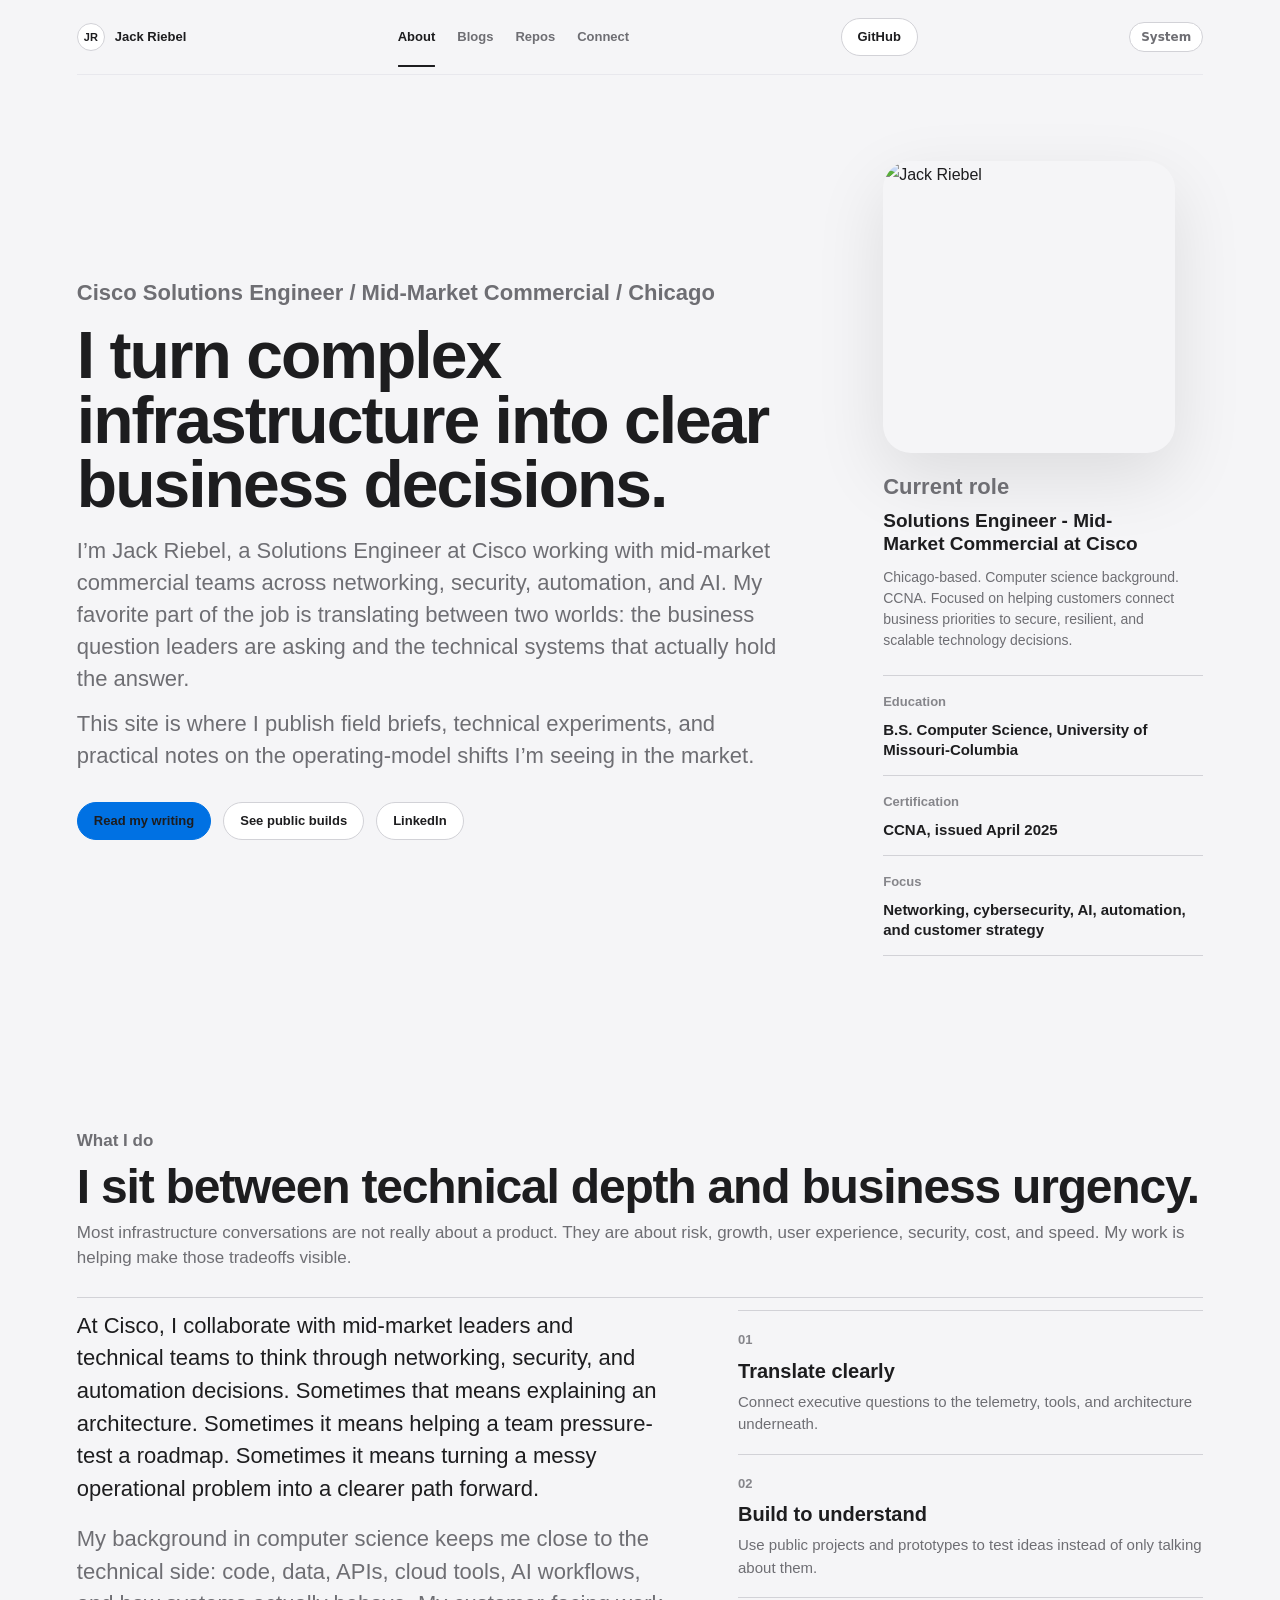
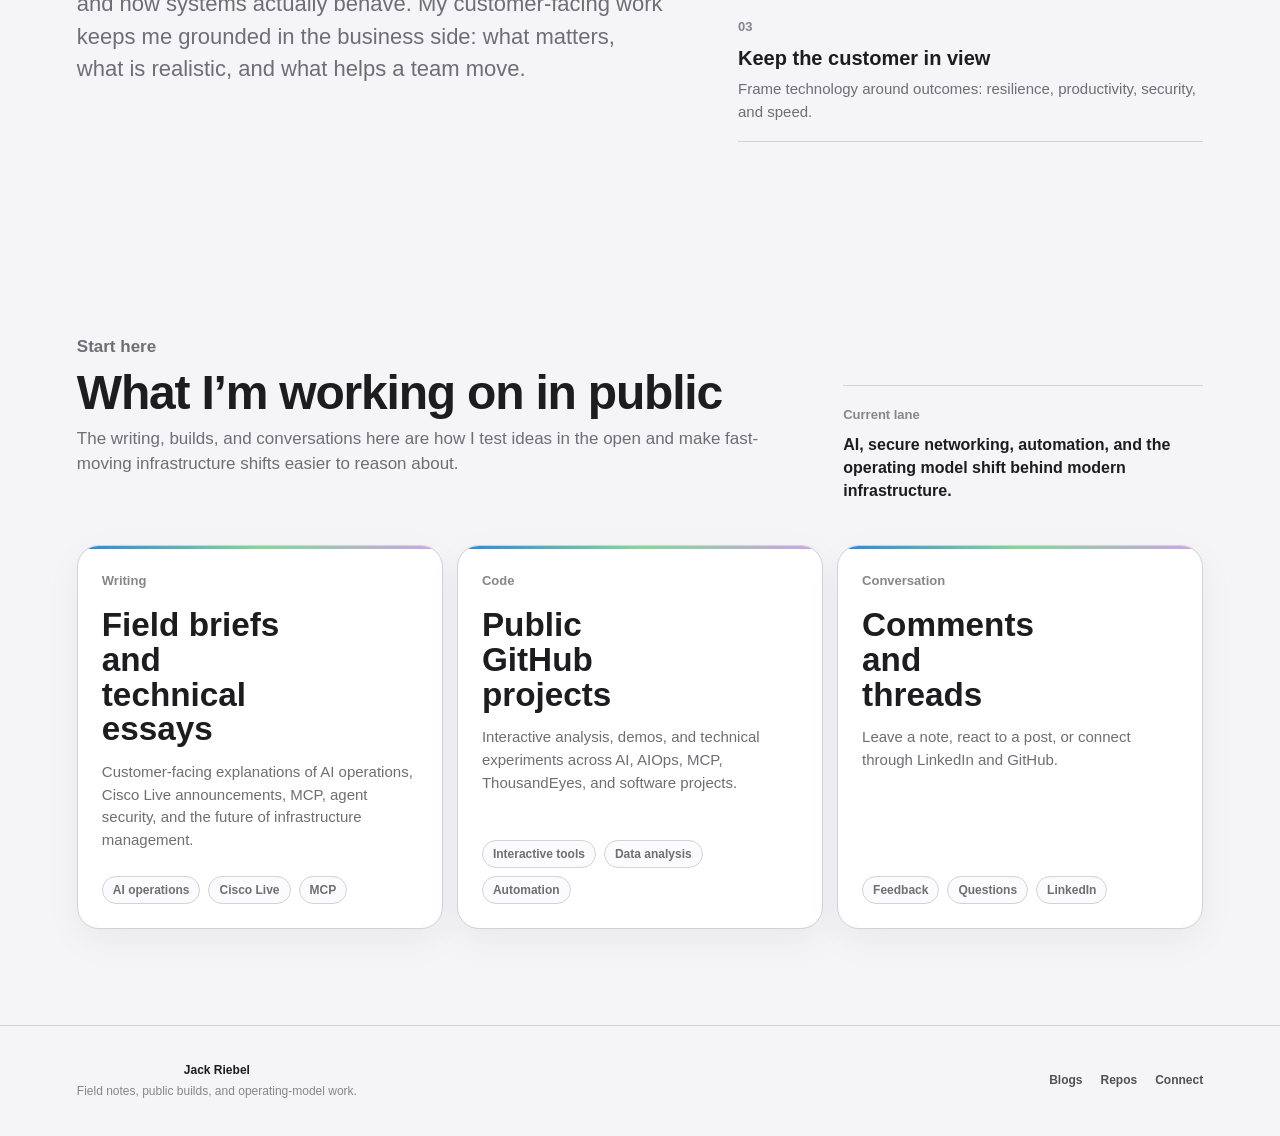
==== commit bb63ca43: "Bust cached site stylesheet" ====
--- a/index.html
+++ b/index.html
@@ -3,6 +3,8 @@
 <head>
   <meta charset="UTF-8">
   <meta name="viewport" content="width=device-width, initial-scale=1.0">
+  <link rel="icon" type="image/png" href="favicon.png">
+  <link rel="apple-touch-icon" href="apple-touch-icon.png">
   <title>Jack Riebel | About</title>
 
   <meta name="description" content="Jack Riebel is a Cisco Solutions Engineer in Mid-Market Commercial, writing about AI, networking, security, automation, and infrastructure strategy.">
@@ -18,7 +20,7 @@
   <meta name="twitter:image" content="https://jackriebel.com/cloud-control-canvas.png">
 
   <script src="theme.js"></script>
-  <link rel="stylesheet" href="styles.css">
+  <link rel="stylesheet" href="styles.css?v=20260615-layout">
 </head>
 <body class="site-home">
   <div class="reading-progress" id="readingProgress"></div>
@@ -31,9 +33,9 @@
       </a>
       <div class="site-nav">
         <a class="active" href="index.html">About</a>
-        <a href="blogs.html">Blogs</a>
-        <a href="repos.html">Repos</a>
-        <a href="connect.html">Connect</a>
+        <a href="blogs">Blogs</a>
+        <a href="repos">Repos</a>
+        <a href="connect">Connect</a>
       </div>
       <a class="site-ghost-btn" href="https://github.com/JackRiebel" target="_blank" rel="noreferrer">GitHub</a>
     </nav>
@@ -45,8 +47,8 @@
         <p class="site-hero-lede">I’m Jack Riebel, a Solutions Engineer at Cisco working with mid-market commercial teams across networking, security, automation, and AI. My favorite part of the job is translating between two worlds: the business question leaders are asking and the technical systems that actually hold the answer.</p>
         <p class="site-hero-note">This site is where I publish field briefs, technical experiments, and practical notes on the operating-model shifts I’m seeing in the market.</p>
         <div class="site-actions">
-          <a class="site-primary-btn" href="blogs.html">Read my writing</a>
-          <a class="site-secondary-btn" href="repos.html">See public builds</a>
+          <a class="site-primary-btn" href="blogs">Read my writing</a>
+          <a class="site-secondary-btn" href="repos">See public builds</a>
           <a class="site-secondary-btn" href="https://www.linkedin.com/in/jack-riebel-094710192" target="_blank" rel="noreferrer">LinkedIn</a>
         </div>
       </div>
@@ -123,7 +125,7 @@
       </div>
 
       <div class="site-preview-grid site-work-grid" aria-label="Primary site sections">
-        <a class="site-preview-card site-work-card" href="blogs.html">
+        <a class="site-preview-card site-work-card" href="blogs">
           <div>
             <span>Writing</span>
             <strong>Field briefs and technical essays</strong>
@@ -136,7 +138,7 @@
           </div>
           <small>Read blogs</small>
         </a>
-        <a class="site-preview-card site-work-card" href="repos.html">
+        <a class="site-preview-card site-work-card" href="repos">
           <div>
             <span>Code</span>
             <strong>Public GitHub projects</strong>
@@ -149,7 +151,7 @@
           </div>
           <small>Browse repos</small>
         </a>
-        <a class="site-preview-card site-work-card" href="connect.html">
+        <a class="site-preview-card site-work-card" href="connect">
           <div>
             <span>Conversation</span>
             <strong>Comments and threads</strong>
@@ -172,9 +174,9 @@
       <span>Field notes, public builds, and operating-model work.</span>
     </div>
     <div class="site-footer-links">
-      <a href="blogs.html">Blogs</a>
-      <a href="repos.html">Repos</a>
-      <a href="connect.html">Connect</a>
+      <a href="blogs">Blogs</a>
+      <a href="repos">Repos</a>
+      <a href="connect">Connect</a>
     </div>
   </footer>
 
--- a/styles.css
+++ b/styles.css
@@ -3230,6 +3230,355 @@
   .live26-page .finding-card,
   .live26-page .method-card {
     padding: 16px;
+  }
+}
+
+/* ── Unified Article Briefing Headers ─────────────────────────────────── */
+body.article-page .hero,
+body.live26-page.article-page .live26-hero {
+  position: relative;
+  overflow: hidden;
+  width: 100%;
+  padding: clamp(70px, 7vw, 104px) clamp(24px, 8vw, 156px) 52px;
+  color: var(--theme-text);
+  background: var(--theme-page);
+  border-bottom: 1px solid var(--theme-line);
+  text-align: left;
+}
+
+body.article-page .hero::before,
+body.live26-page.article-page .live26-hero::before {
+  content: "";
+  position: absolute;
+  inset: 0;
+  pointer-events: none;
+  background:
+    radial-gradient(circle at 18% 10%, color-mix(in srgb, var(--theme-link) 10%, transparent), transparent 30%),
+    radial-gradient(circle at 82% 0%, color-mix(in srgb, var(--theme-text-strong) 6%, transparent), transparent 28%);
+}
+
+body.article-page .hero > *,
+body.live26-page.article-page .live26-hero > * {
+  position: relative;
+  z-index: 1;
+}
+
+body.article-page .article-brief-grid,
+body.live26-page.article-page .live26-hero-grid {
+  width: 100%;
+  max-width: 1120px;
+  margin: 0 auto;
+  display: grid;
+  grid-template-columns: minmax(0, 1fr) minmax(280px, 342px);
+  align-items: center;
+  gap: clamp(40px, 7vw, 96px);
+}
+
+body.article-page .article-brief-copy,
+body.live26-page.article-page .live26-hero-copy {
+  min-width: 0;
+}
+
+body.article-page .live26-briefing-meta {
+  display: inline-flex;
+  overflow: hidden;
+  margin: 0 0 26px;
+  border: 1px solid var(--theme-line);
+  border-radius: 999px;
+  background: color-mix(in srgb, var(--theme-surface) 88%, transparent);
+  box-shadow: var(--theme-shadow);
+}
+
+body.article-page .live26-briefing-meta span {
+  display: inline-flex;
+  align-items: center;
+  min-height: 34px;
+  padding: 0 16px;
+  color: var(--theme-muted);
+  border-right: 1px solid var(--theme-line);
+  font-size: 11px;
+  font-weight: 700;
+  letter-spacing: 0;
+  text-transform: none;
+  white-space: nowrap;
+}
+
+body.article-page .live26-briefing-meta span:first-child {
+  color: var(--theme-page);
+  background: var(--theme-text-strong);
+}
+
+html[data-theme="dark"] body.article-page .live26-briefing-meta span:first-child {
+  color: #000000;
+}
+
+body.article-page .live26-briefing-meta span:last-child {
+  border-right: 0;
+}
+
+body.article-page .hero h1,
+body.live26-page.article-page .live26-hero h1 {
+  max-width: 850px;
+  margin: 0 0 22px;
+  color: var(--theme-text-strong);
+  background: none;
+  -webkit-text-fill-color: currentColor;
+  font-size: clamp(46px, 5vw, 64px);
+  font-weight: 760;
+  line-height: 1.04;
+  letter-spacing: -0.015em;
+}
+
+body.ai-jobs-page.article-page .hero h1 {
+  max-width: 760px;
+}
+
+body.article-page .hero .subtitle,
+body.live26-page.article-page .live26-hero .subtitle {
+  max-width: 830px;
+  margin: 0 0 28px;
+  color: var(--theme-muted);
+  font-size: clamp(17px, 1.45vw, 20px);
+  line-height: 1.58;
+}
+
+body.article-page .author-byline,
+body.live26-page.article-page .live26-hero .author-byline {
+  display: inline-flex;
+  align-items: center;
+  gap: 12px;
+  margin: 0;
+  padding: 8px 15px 8px 8px;
+  border: 1px solid var(--theme-line);
+  border-radius: 999px;
+  background: color-mix(in srgb, var(--theme-surface) 78%, transparent);
+  box-shadow: var(--theme-shadow);
+}
+
+body.article-page .author-photo {
+  width: 48px;
+  height: 48px;
+  border: 0;
+  border-radius: 50%;
+  object-fit: cover;
+  box-shadow: 0 4px 14px rgba(0, 0, 0, 0.12);
+}
+
+body.article-page .author-name {
+  color: var(--theme-text-strong);
+  font-size: 14px;
+  font-weight: 700;
+}
+
+body.article-page .author-date {
+  color: var(--theme-muted);
+  font-size: 12px;
+}
+
+body.article-page .article-brief-panel,
+body.live26-page.article-page .live26-hero-panel {
+  align-self: center;
+  width: 100%;
+  padding: 18px;
+  color: var(--theme-text);
+  border: 1px solid var(--theme-line);
+  border-radius: 8px;
+  background: color-mix(in srgb, var(--theme-surface) 92%, transparent);
+  box-shadow: var(--theme-shadow);
+}
+
+body.article-page .live26-signal-row {
+  display: grid;
+  grid-template-columns: minmax(92px, 112px) 1fr;
+  gap: 18px;
+  align-items: center;
+  min-height: 64px;
+  padding: 12px 0;
+  border-bottom: 1px solid var(--theme-line);
+}
+
+body.article-page .live26-signal-row:first-child {
+  padding-top: 0;
+}
+
+body.article-page .live26-signal-row:last-child {
+  padding-bottom: 0;
+  border-bottom: 0;
+}
+
+body.article-page .live26-signal-row span {
+  color: var(--theme-muted);
+  font-size: 12px;
+  font-weight: 700;
+  letter-spacing: 0;
+  text-transform: none;
+}
+
+body.article-page .live26-signal-row strong {
+  color: var(--theme-text-strong);
+  font-size: 14px;
+  font-weight: 760;
+  line-height: 1.25;
+}
+
+body.article-page .hero-stats,
+body.live26-page.article-page .live26-stats {
+  width: 100%;
+  max-width: 1120px;
+  margin: 58px auto 18px;
+  display: grid;
+  grid-template-columns: repeat(auto-fit, minmax(184px, 1fr));
+  gap: 0;
+  border-top: 1px solid var(--theme-line);
+  border-bottom: 1px solid var(--theme-line);
+}
+
+body.article-page .hero-stat,
+body.live26-page.article-page .live26-stats .hero-stat {
+  display: block;
+  min-width: 0;
+  padding: 18px 22px;
+  color: var(--theme-text);
+  border: 0;
+  border-right: 1px solid var(--theme-line);
+  border-radius: 0;
+  background: transparent;
+  box-shadow: none;
+  text-align: left;
+}
+
+body.article-page .hero-stat:last-child,
+body.live26-page.article-page .live26-stats .hero-stat:last-child {
+  border-right: 0;
+}
+
+body.article-page .live26-stat-kicker {
+  display: block;
+  margin: 0 0 9px;
+  color: var(--theme-muted);
+  font-size: 11px;
+  font-weight: 700;
+  letter-spacing: 0;
+  text-transform: none;
+}
+
+body.article-page .hero-stat-value,
+body.live26-page.article-page .live26-stats .hero-stat-value {
+  display: block;
+  color: var(--theme-text-strong);
+  font-size: clamp(30px, 3.1vw, 38px);
+  font-weight: 760;
+  line-height: 1.05;
+  letter-spacing: -0.01em;
+}
+
+body.article-page .hero-stat-label,
+body.live26-page.article-page .live26-stats .hero-stat-label {
+  display: block;
+  max-width: 220px;
+  margin-top: 8px;
+  color: var(--theme-muted);
+  font-size: 12px;
+  line-height: 1.35;
+  text-align: left;
+}
+
+body.article-page .hero-sources,
+body.live26-page.article-page .live26-hero .hero-sources {
+  width: 100%;
+  max-width: 1120px;
+  margin: 16px auto 0;
+  display: flex;
+  flex-wrap: wrap;
+  gap: 8px 12px;
+  align-items: center;
+  color: var(--theme-muted);
+  text-align: left;
+  font-size: 12px;
+}
+
+body.article-page .hero-sources span,
+body.live26-page.article-page .live26-hero .hero-sources span {
+  color: var(--theme-muted);
+  font-size: 12px;
+  font-weight: 700;
+  letter-spacing: 0;
+  text-transform: none;
+}
+
+body.article-page .hero-sources a,
+body.live26-page.article-page .live26-hero .hero-sources a {
+  color: color-mix(in srgb, var(--theme-text) 62%, var(--theme-muted));
+  text-decoration: underline;
+  text-underline-offset: 3px;
+}
+
+body.article-page .sticky-nav {
+  top: 58px;
+}
+
+@media (max-width: 980px) {
+  body.article-page .article-brief-grid,
+  body.live26-page.article-page .live26-hero-grid {
+    grid-template-columns: 1fr;
+    gap: 34px;
+  }
+
+  body.article-page .article-brief-panel,
+  body.live26-page.article-page .live26-hero-panel {
+    max-width: 620px;
+  }
+}
+
+@media (max-width: 760px) {
+  body.article-page .hero,
+  body.live26-page.article-page .live26-hero {
+    padding: 52px 18px 38px;
+  }
+
+  body.article-page .live26-briefing-meta {
+    max-width: 100%;
+    overflow-x: auto;
+  }
+
+  body.article-page .live26-briefing-meta span {
+    min-height: 31px;
+    padding: 0 12px;
+    font-size: 10.5px;
+  }
+
+  body.article-page .hero h1,
+  body.live26-page.article-page .live26-hero h1 {
+    font-size: clamp(34px, 10vw, 46px);
+    line-height: 1.08;
+  }
+
+  body.article-page .hero .subtitle,
+  body.live26-page.article-page .live26-hero .subtitle {
+    font-size: 16px;
+  }
+
+  body.article-page .live26-signal-row {
+    grid-template-columns: 1fr;
+    gap: 4px;
+    min-height: 0;
+  }
+
+  body.article-page .hero-stats,
+  body.live26-page.article-page .live26-stats {
+    grid-template-columns: 1fr;
+    margin-top: 38px;
+  }
+
+  body.article-page .hero-stat,
+  body.live26-page.article-page .live26-stats .hero-stat {
+    border-right: 0;
+    border-bottom: 1px solid var(--theme-line);
+  }
+
+  body.article-page .hero-stat:last-child,
+  body.live26-page.article-page .live26-stats .hero-stat:last-child {
+    border-bottom: 0;
   }
 }
 
@@ -7641,3 +7990,171 @@
     padding: 0 13px;
   }
 }
+
+/* ── Final Article Byline Contrast ─────────────────────────────────────── */
+body.article-page .author-byline,
+body.live26-page.article-page .live26-hero .author-byline {
+  color: var(--theme-text-strong);
+  border-color: #d2d2d7;
+  background: rgba(255, 255, 255, 0.92);
+  box-shadow: 0 10px 28px rgba(0, 0, 0, 0.08);
+}
+
+html[data-theme="dark"] body.article-page .author-byline,
+html[data-theme="dark"] body.live26-page.article-page .live26-hero .author-byline {
+  color: #f5f5f7;
+  border-color: rgba(255, 255, 255, 0.20);
+  background: #1f1f22;
+  box-shadow: 0 14px 34px rgba(0, 0, 0, 0.34);
+}
+
+body.article-page .author-photo {
+  opacity: 1;
+  filter: none;
+  mix-blend-mode: normal;
+  background: #ffffff;
+}
+
+body.article-page .author-name,
+body.live26-page.article-page .live26-hero .author-name {
+  color: #1d1d1f;
+  font-weight: 750;
+}
+
+body.article-page .author-date,
+body.live26-page.article-page .live26-hero .author-date {
+  color: #515154;
+  font-weight: 650;
+}
+
+html[data-theme="dark"] body.article-page .author-name,
+html[data-theme="dark"] body.live26-page.article-page .live26-hero .author-name {
+  color: #ffffff;
+}
+
+html[data-theme="dark"] body.article-page .author-date,
+html[data-theme="dark"] body.live26-page.article-page .live26-hero .author-date {
+  color: rgba(255, 255, 255, 0.72);
+}
+
+/* ── Final Homepage Work Section Guard ─────────────────────────────────── */
+body.site-home .site-home-preview {
+  width: 100%;
+  max-width: none;
+}
+
+body.site-home .site-work-intro {
+  display: grid !important;
+  grid-template-columns: minmax(0, 1fr) minmax(280px, 360px);
+  gap: clamp(24px, 5vw, 64px);
+  align-items: end;
+}
+
+body.site-home .site-work-grid {
+  display: grid !important;
+  width: 100%;
+  grid-template-columns: repeat(3, minmax(0, 1fr));
+  gap: 14px;
+}
+
+body.site-home .site-work-card {
+  position: relative;
+  display: flex !important;
+  width: 100%;
+  min-width: 0;
+  min-height: 300px;
+  box-sizing: border-box;
+  padding: 24px;
+  border: 1px solid var(--theme-line);
+  border-radius: 22px;
+  color: var(--theme-text);
+  text-decoration: none !important;
+  background: var(--theme-surface);
+  box-shadow: var(--theme-shadow);
+  overflow: hidden;
+}
+
+body.site-home .site-work-card *,
+body.site-home .site-work-card *::before,
+body.site-home .site-work-card *::after {
+  text-decoration: none !important;
+}
+
+body.site-home .site-work-card > div {
+  display: flex;
+  min-width: 0;
+  min-height: 100%;
+  flex: 1 1 auto;
+  flex-direction: column;
+}
+
+body.site-home .site-work-card strong {
+  display: block;
+  max-width: 10ch;
+  margin-top: 16px;
+  color: var(--theme-text-strong);
+  font-size: clamp(24px, 2.6vw, 34px);
+  font-weight: 700;
+  line-height: 1.04;
+  letter-spacing: 0;
+}
+
+body.site-home .site-work-card p {
+  max-width: 42ch;
+  margin: 14px 0 0;
+  color: var(--theme-muted);
+  font-size: 15px;
+  line-height: 1.52;
+}
+
+body.site-home .site-work-tags {
+  display: flex;
+  flex-wrap: wrap;
+  gap: 8px;
+  margin-top: auto;
+  padding-top: 24px;
+}
+
+body.site-home .site-work-tags em {
+  display: inline-flex;
+  width: auto;
+  white-space: nowrap;
+}
+
+body.site-home .site-work-card small {
+  position: absolute;
+  right: 22px;
+  bottom: 22px;
+  color: var(--theme-link);
+  font-size: 13px;
+  font-weight: 700;
+  opacity: 0;
+}
+
+@media (max-width: 980px) {
+  body.site-home .site-work-intro,
+  body.site-home .site-work-grid {
+    grid-template-columns: 1fr;
+  }
+
+  body.site-home .site-work-card {
+    min-height: 0;
+  }
+
+  body.site-home .site-work-card strong {
+    max-width: 100%;
+  }
+}
+
+@media (max-width: 560px) {
+  body.site-home .site-work-card {
+    padding: 20px;
+  }
+
+  body.site-home .site-work-card small {
+    position: static;
+    display: inline-flex;
+    margin-top: 22px;
+    opacity: 1;
+  }
+}
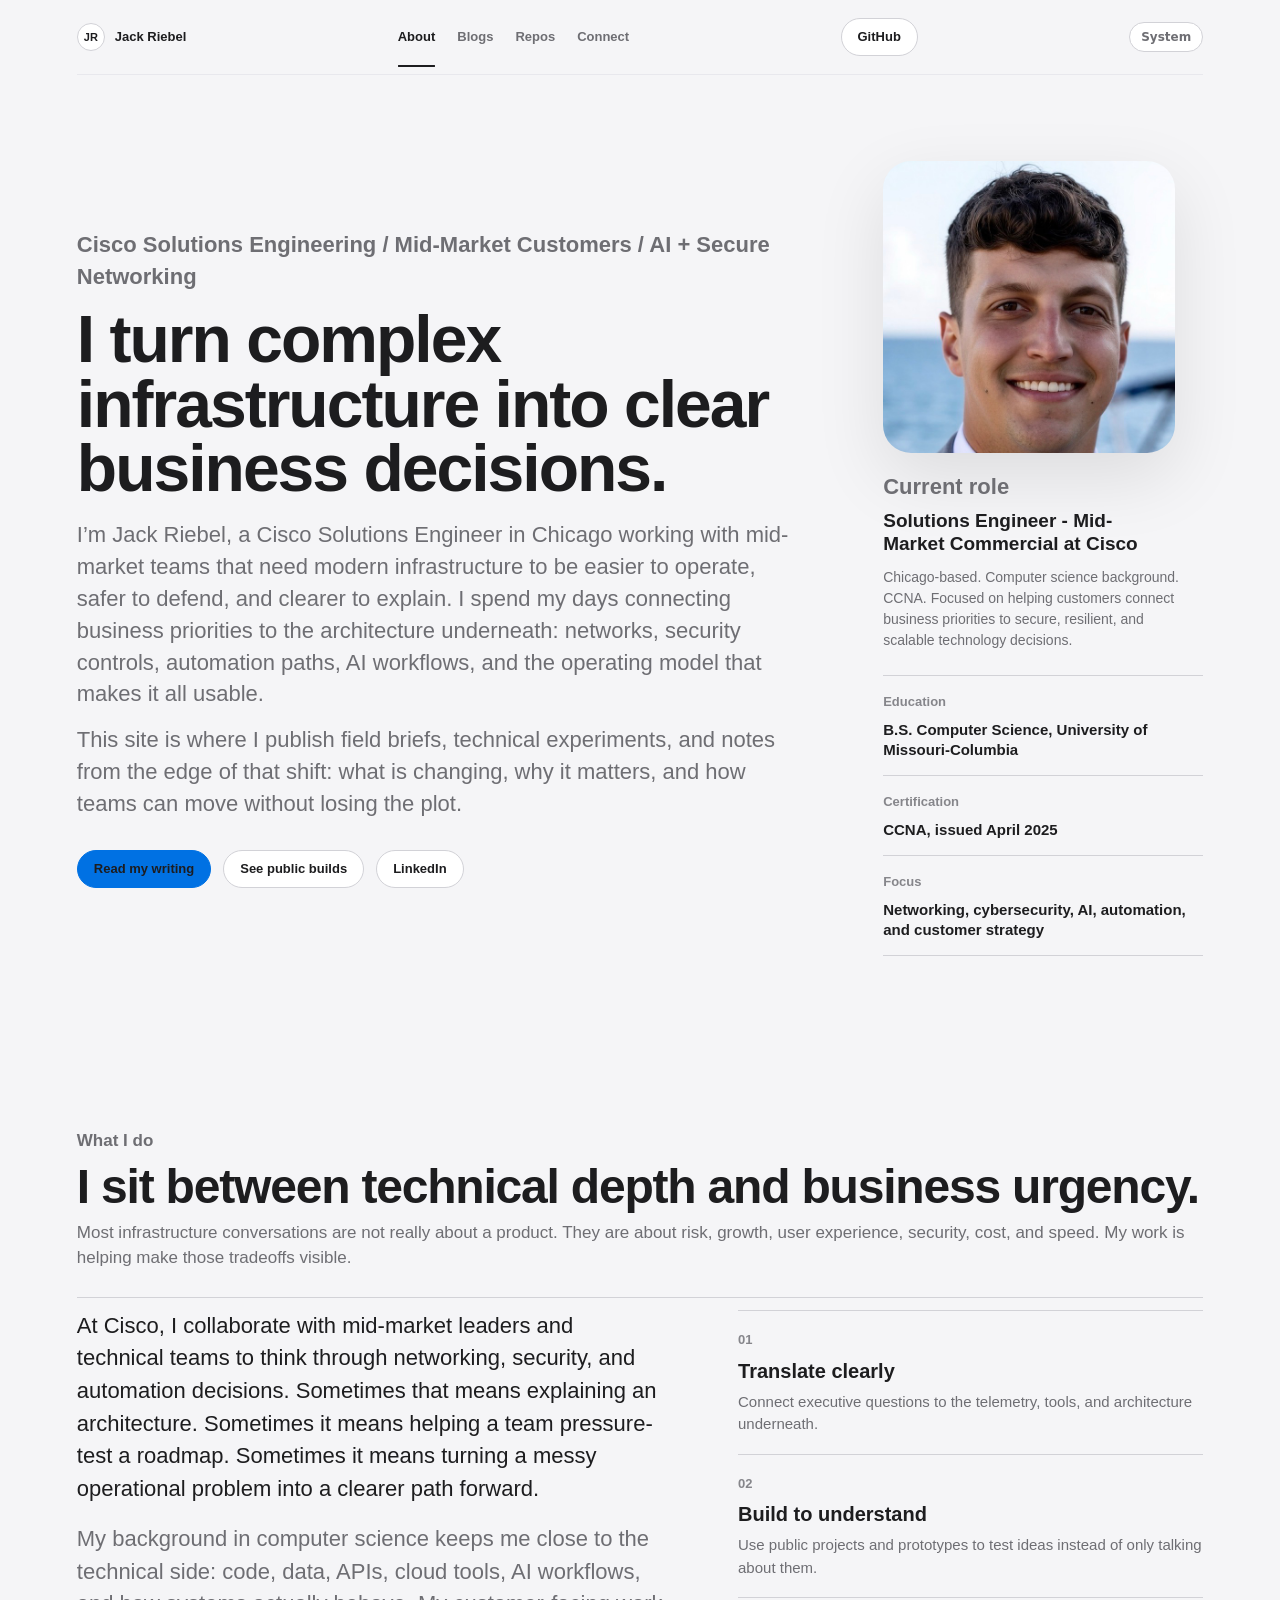
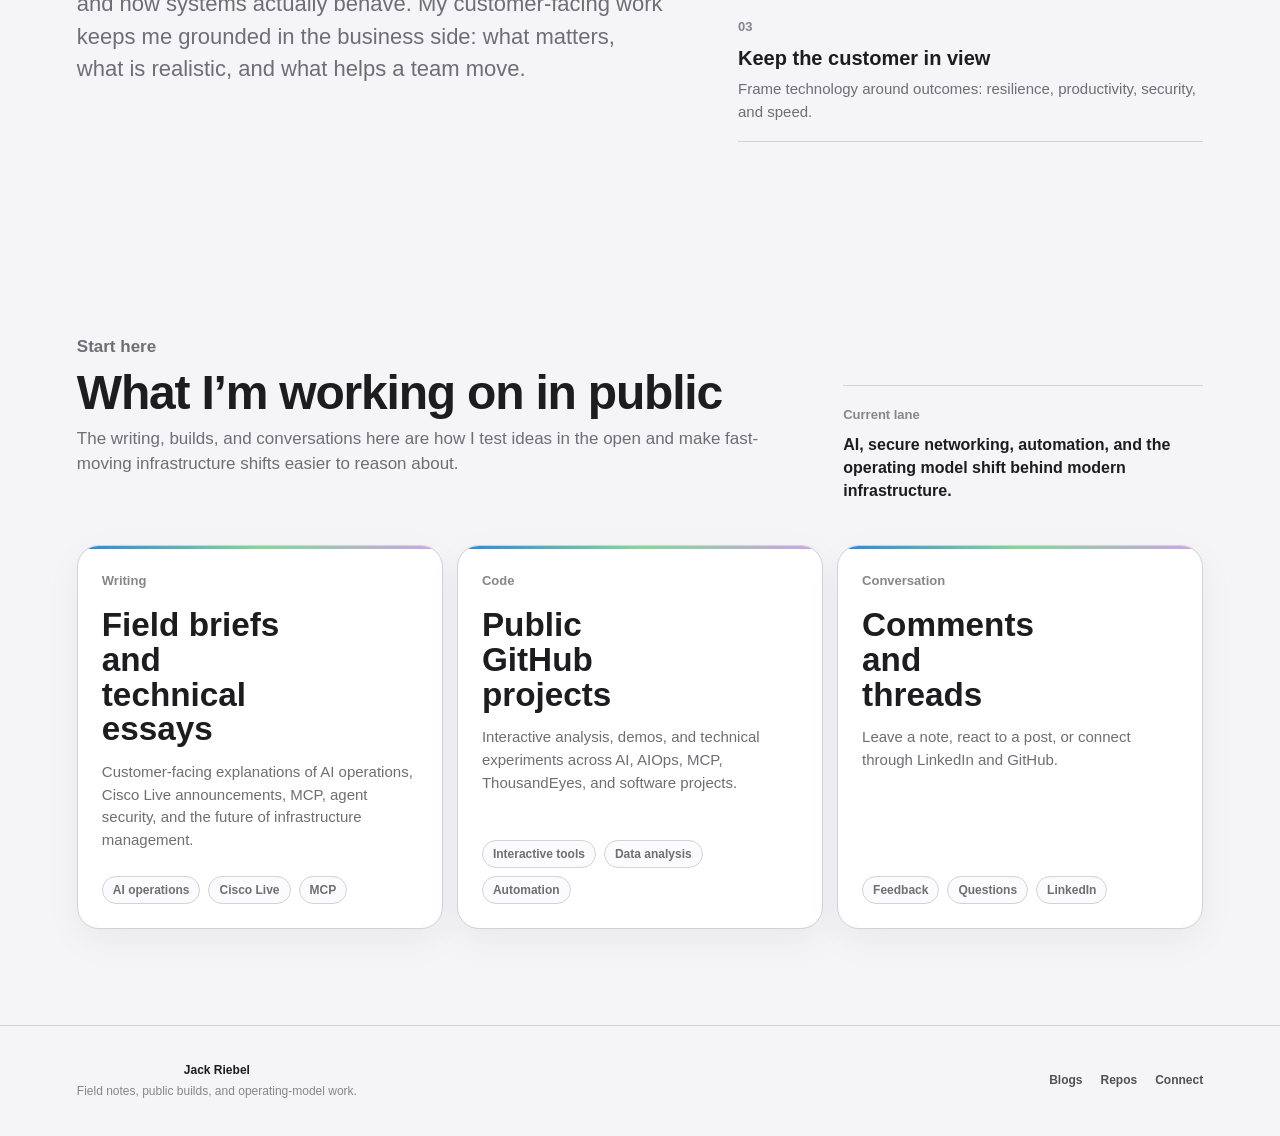
==== commit a0346ef8: "Add public blog engagement" ====
--- a/index.html
+++ b/index.html
@@ -20,7 +20,7 @@
   <meta name="twitter:image" content="https://jackriebel.com/cloud-control-canvas.png">
 
   <script src="theme.js"></script>
-  <link rel="stylesheet" href="styles.css?v=20260615-layout">
+  <link rel="stylesheet" href="styles.css?v=20260615-engagement">
 </head>
 <body class="site-home">
   <div class="reading-progress" id="readingProgress"></div>
@@ -42,10 +42,10 @@
 
     <section class="site-hero site-about-hero site-personal-hero">
       <div class="site-hero-copy">
-        <p class="site-eyebrow">Cisco Solutions Engineer / Mid-Market Commercial / Chicago</p>
+        <p class="site-eyebrow">Cisco Solutions Engineering / Mid-Market Customers / AI + Secure Networking</p>
         <h1>I turn complex infrastructure into clear business decisions.</h1>
-        <p class="site-hero-lede">I’m Jack Riebel, a Solutions Engineer at Cisco working with mid-market commercial teams across networking, security, automation, and AI. My favorite part of the job is translating between two worlds: the business question leaders are asking and the technical systems that actually hold the answer.</p>
-        <p class="site-hero-note">This site is where I publish field briefs, technical experiments, and practical notes on the operating-model shifts I’m seeing in the market.</p>
+        <p class="site-hero-lede">I’m Jack Riebel, a Cisco Solutions Engineer in Chicago working with mid-market teams that need modern infrastructure to be easier to operate, safer to defend, and clearer to explain. I spend my days connecting business priorities to the architecture underneath: networks, security controls, automation paths, AI workflows, and the operating model that makes it all usable.</p>
+        <p class="site-hero-note">This site is where I publish field briefs, technical experiments, and notes from the edge of that shift: what is changing, why it matters, and how teams can move without losing the plot.</p>
         <div class="site-actions">
           <a class="site-primary-btn" href="blogs">Read my writing</a>
           <a class="site-secondary-btn" href="repos">See public builds</a>
@@ -54,7 +54,7 @@
       </div>
 
       <aside class="site-signal-panel site-about-panel site-profile-card" aria-label="Profile summary">
-        <img class="site-about-photo" src="Screenshot%202026-03-25%20at%201.28.57%E2%80%AFPM%20Large.jpeg" alt="Jack Riebel">
+        <img class="site-about-photo" src="profile-avatar.jpg" alt="Jack Riebel">
         <div class="site-profile-copy">
           <p class="site-portrait-note">Current role</p>
           <strong>Solutions Engineer - Mid-Market Commercial at Cisco</strong>
--- a/styles.css
+++ b/styles.css
@@ -8158,3 +8158,340 @@
     opacity: 1;
   }
 }
+
+/* ── Connect Hub + Article Engagement ─────────────────────────────────── */
+body.site-home .site-connect-hero {
+  padding-bottom: clamp(26px, 4vw, 48px);
+}
+
+body.site-home .site-connect-grid {
+  display: grid;
+  grid-template-columns: repeat(4, minmax(0, 1fr));
+  gap: 14px;
+  width: 100%;
+}
+
+body.site-home .site-connect-card {
+  position: relative;
+  display: flex;
+  min-height: 260px;
+  flex-direction: column;
+  justify-content: space-between;
+  padding: 22px;
+  border: 1px solid var(--theme-line);
+  border-radius: 22px;
+  color: var(--theme-text);
+  text-decoration: none;
+  background: var(--theme-surface);
+  box-shadow: var(--theme-shadow);
+  overflow: hidden;
+  transition: transform 160ms ease, border-color 160ms ease;
+}
+
+body.site-home .site-connect-card::before {
+  content: "";
+  position: absolute;
+  inset: 0 0 auto;
+  height: 3px;
+  background: var(--theme-line);
+}
+
+body.site-home .site-connect-card.primary::before {
+  background: linear-gradient(90deg, #0071e3, #34c759);
+}
+
+body.site-home .site-connect-card span,
+body.site-home .site-connect-note span,
+body.article-page .article-engagement-kicker {
+  color: var(--theme-link);
+  font-size: 12px;
+  font-weight: 760;
+  letter-spacing: 0.08em;
+  text-transform: uppercase;
+}
+
+body.site-home .site-connect-card h3 {
+  margin: 20px 0 12px;
+  color: var(--theme-text-strong);
+  font-size: clamp(22px, 2.2vw, 30px);
+  line-height: 1.08;
+  letter-spacing: 0;
+}
+
+body.site-home .site-connect-card p {
+  margin: 0;
+  color: var(--theme-muted);
+  font-size: 15px;
+  line-height: 1.52;
+}
+
+body.site-home .site-connect-card strong {
+  display: inline-flex;
+  align-self: flex-start;
+  margin-top: 28px;
+  color: var(--theme-link);
+  font-size: 13px;
+  font-weight: 760;
+}
+
+body.site-home .site-connect-card:hover,
+body.site-home .site-connect-card:focus-visible {
+  border-color: var(--theme-link);
+  color: var(--theme-text);
+  outline: none;
+  transform: translateY(-3px);
+}
+
+body.site-home .site-connect-note {
+  margin-top: 18px;
+}
+
+body.article-page .author-photo,
+body.site-home .site-about-photo {
+  opacity: 1;
+  filter: none;
+  mix-blend-mode: normal;
+  image-rendering: auto;
+  background: #ffffff;
+}
+
+body.article-page .article-engagement {
+  padding: clamp(54px, 7vw, 92px) clamp(18px, 4vw, 40px);
+  color: var(--theme-text);
+  background: var(--theme-page);
+}
+
+body.article-page .article-engagement .container {
+  max-width: 1040px;
+}
+
+body.article-page .article-engagement-card {
+  padding: clamp(24px, 4vw, 38px);
+  border: 1px solid var(--theme-line);
+  border-radius: 24px;
+  background: var(--theme-surface);
+  box-shadow: var(--theme-shadow);
+}
+
+body.article-page .article-engagement-head {
+  display: grid;
+  grid-template-columns: minmax(0, 1fr) auto;
+  gap: 24px;
+  align-items: start;
+  padding-bottom: 24px;
+  border-bottom: 1px solid var(--theme-line);
+}
+
+body.article-page .article-engagement h2 {
+  margin: 8px 0 8px;
+  color: var(--theme-text-strong);
+  font-size: clamp(28px, 3vw, 40px);
+  line-height: 1.08;
+  letter-spacing: 0;
+}
+
+body.article-page .article-engagement p {
+  margin: 0;
+  color: var(--theme-muted);
+  font-size: 15px;
+  line-height: 1.55;
+}
+
+body.article-page .article-reactions {
+  display: flex;
+  flex-wrap: wrap;
+  gap: 10px;
+  justify-content: flex-end;
+}
+
+body.article-page .article-reaction {
+  display: inline-flex;
+  align-items: center;
+  gap: 10px;
+  min-height: 42px;
+  padding: 0 14px;
+  border: 1px solid var(--theme-line);
+  border-radius: 999px;
+  color: var(--theme-text-strong);
+  background: var(--theme-surface-soft);
+  font: inherit;
+  font-size: 13px;
+  font-weight: 700;
+  cursor: pointer;
+  transition: border-color 160ms ease, color 160ms ease, background 160ms ease;
+}
+
+body.article-page .article-reaction strong {
+  min-width: 20px;
+  color: var(--theme-link);
+  text-align: right;
+}
+
+body.article-page .article-reaction:hover,
+body.article-page .article-reaction.is-active {
+  border-color: var(--theme-link);
+  color: var(--theme-link);
+  background: color-mix(in srgb, var(--theme-link) 10%, var(--theme-surface));
+}
+
+body.article-page .article-comment-form {
+  display: grid;
+  gap: 14px;
+  margin-top: 24px;
+}
+
+body.article-page .article-comment-fields {
+  display: grid;
+  grid-template-columns: repeat(2, minmax(0, 1fr));
+  gap: 14px;
+}
+
+body.article-page .article-comment-form label {
+  display: grid;
+  gap: 8px;
+  color: var(--theme-muted);
+  font-size: 12px;
+  font-weight: 700;
+  letter-spacing: 0.04em;
+  text-transform: uppercase;
+}
+
+body.article-page .article-comment-form input,
+body.article-page .article-comment-form textarea {
+  width: 100%;
+  box-sizing: border-box;
+  border: 1px solid var(--theme-line);
+  border-radius: 14px;
+  padding: 12px 14px;
+  color: var(--theme-text-strong);
+  background: var(--theme-surface-soft);
+  font: inherit;
+  font-size: 15px;
+  letter-spacing: 0;
+  text-transform: none;
+}
+
+body.article-page .article-comment-form textarea {
+  resize: vertical;
+}
+
+body.article-page .article-comment-form input:focus,
+body.article-page .article-comment-form textarea:focus {
+  border-color: var(--theme-link);
+  outline: none;
+  box-shadow: 0 0 0 3px color-mix(in srgb, var(--theme-link) 18%, transparent);
+}
+
+body.article-page .article-honeypot {
+  position: absolute;
+  left: -10000px;
+  width: 1px;
+  height: 1px;
+  opacity: 0;
+}
+
+body.article-page .article-comment-actions {
+  display: flex;
+  align-items: center;
+  gap: 14px;
+  flex-wrap: wrap;
+}
+
+body.article-page .article-comment-actions button {
+  min-height: 42px;
+  padding: 0 16px;
+  border: 1px solid var(--theme-text-strong);
+  border-radius: 999px;
+  color: var(--theme-page);
+  background: var(--theme-text-strong);
+  font: inherit;
+  font-size: 13px;
+  font-weight: 760;
+  cursor: pointer;
+}
+
+body.article-page .article-comment-actions button:disabled,
+body.article-page .article-reaction:disabled {
+  cursor: wait;
+  opacity: 0.58;
+}
+
+body.article-page [data-engagement-message] {
+  min-height: 20px;
+  color: var(--theme-muted);
+  font-size: 13px;
+}
+
+body.article-page [data-engagement-message][data-tone="error"] {
+  color: #c73e1d;
+}
+
+body.article-page [data-engagement-message][data-tone="success"] {
+  color: #178a4b;
+}
+
+body.article-page .article-comments-list {
+  display: grid;
+  gap: 12px;
+  margin-top: 24px;
+}
+
+body.article-page .article-comment,
+body.article-page .article-comment-empty {
+  margin: 0;
+  padding: 16px;
+  border: 1px solid var(--theme-line);
+  border-radius: 16px;
+  background: var(--theme-surface-soft);
+}
+
+body.article-page .article-comment-head {
+  display: flex;
+  align-items: baseline;
+  justify-content: space-between;
+  gap: 14px;
+  margin-bottom: 8px;
+}
+
+body.article-page .article-comment-head strong,
+body.article-page .article-comment-head a {
+  color: var(--theme-text-strong);
+  font-size: 14px;
+  font-weight: 760;
+  text-decoration: none;
+}
+
+body.article-page .article-comment-head time {
+  color: var(--theme-muted-2);
+  font-size: 12px;
+  white-space: nowrap;
+}
+
+body.article-page .article-comment p {
+  color: var(--theme-text);
+}
+
+@media (max-width: 900px) {
+  body.site-home .site-connect-grid {
+    grid-template-columns: repeat(2, minmax(0, 1fr));
+  }
+
+  body.article-page .article-engagement-head,
+  body.article-page .article-comment-fields {
+    grid-template-columns: 1fr;
+  }
+
+  body.article-page .article-reactions {
+    justify-content: flex-start;
+  }
+}
+
+@media (max-width: 560px) {
+  body.site-home .site-connect-grid {
+    grid-template-columns: 1fr;
+  }
+
+  body.site-home .site-connect-card {
+    min-height: 0;
+  }
+}
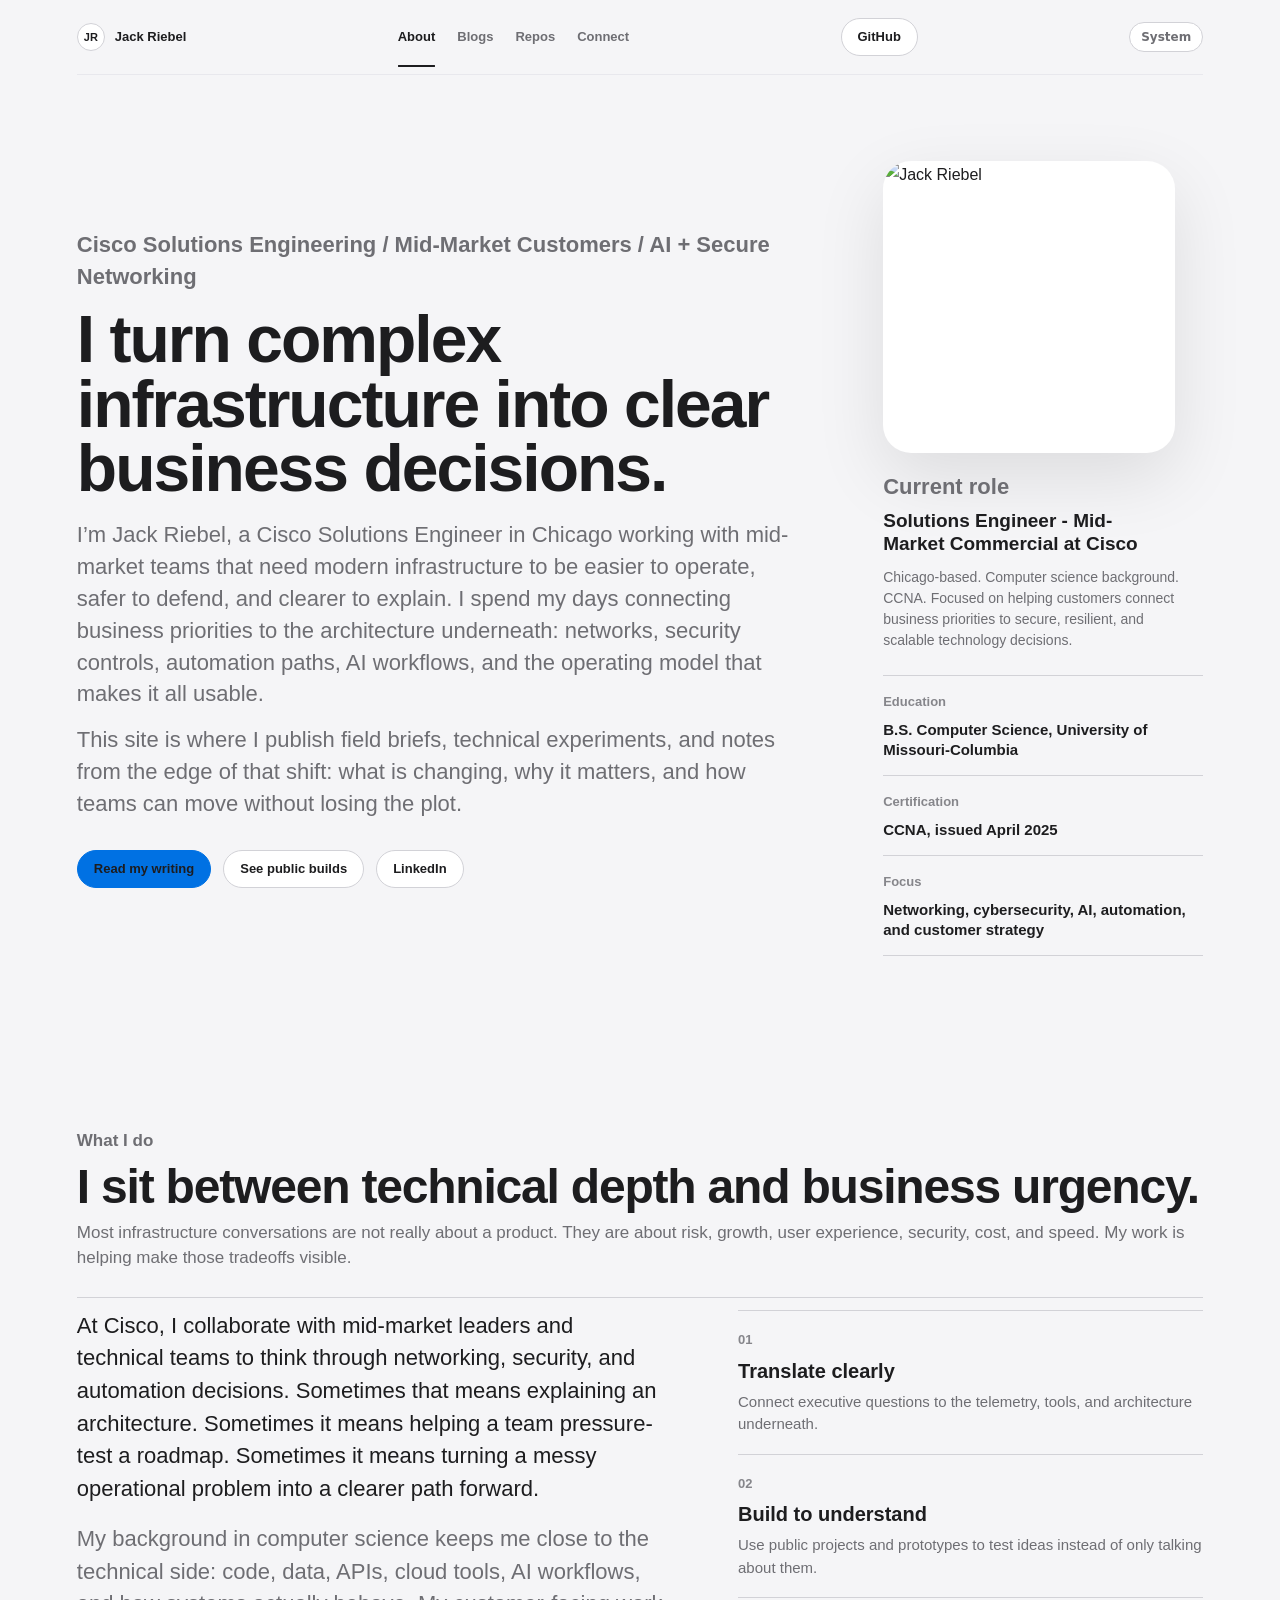
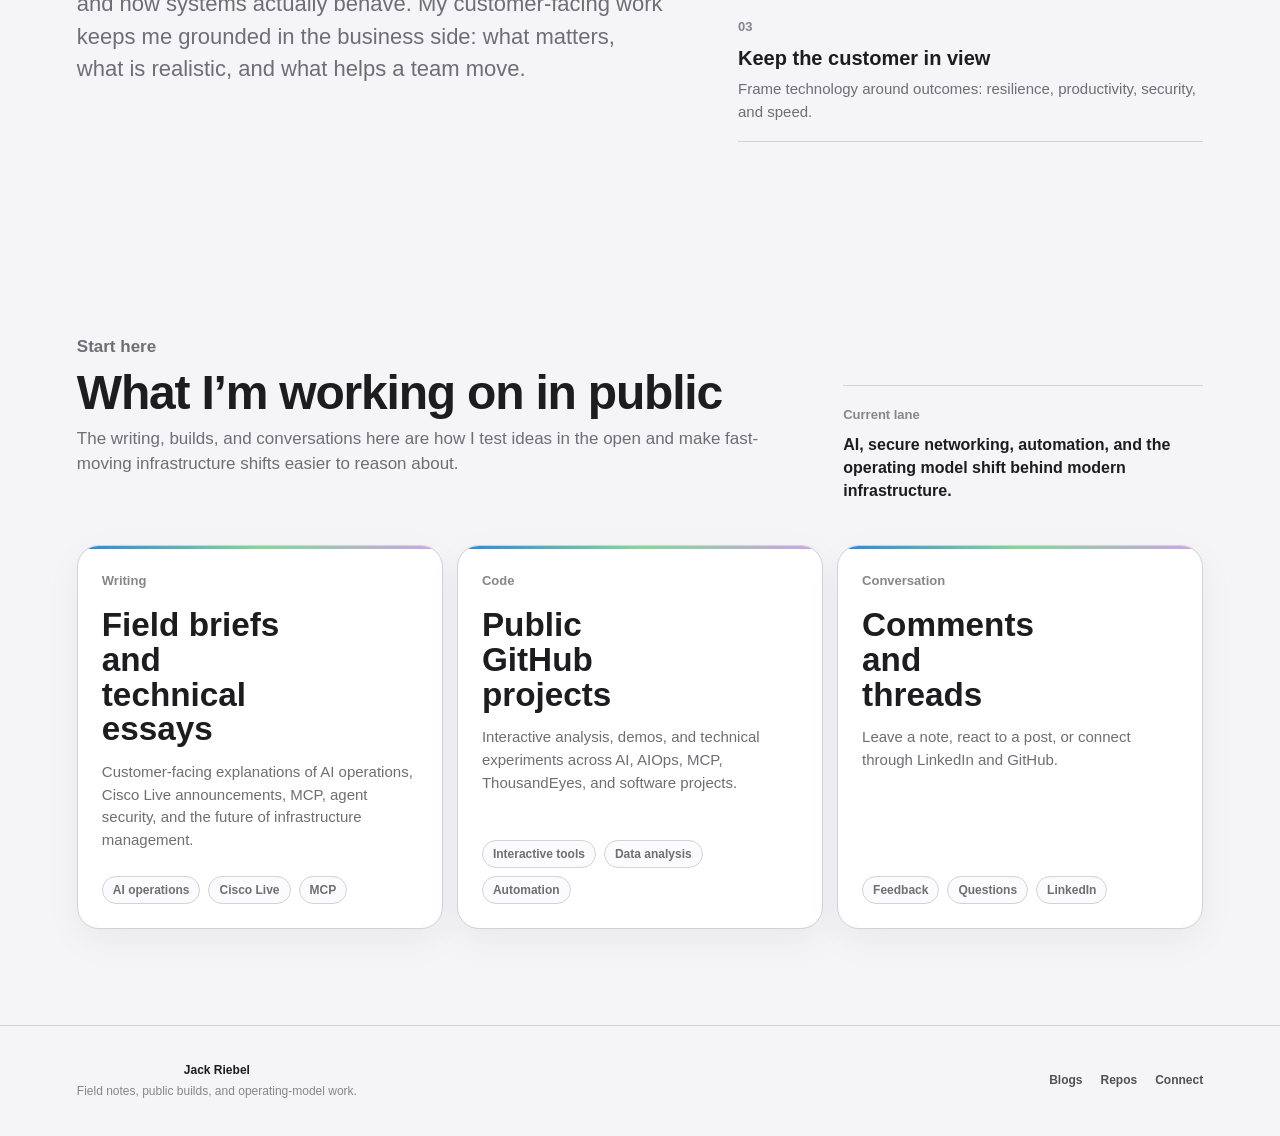
==== commit 6399090c: "Use fuller about page portrait" ====
--- a/index.html
+++ b/index.html
@@ -54,7 +54,7 @@
       </div>
 
       <aside class="site-signal-panel site-about-panel site-profile-card" aria-label="Profile summary">
-        <img class="site-about-photo" src="profile-avatar.jpg" alt="Jack Riebel">
+        <img class="site-about-photo" src="Screenshot%202026-03-25%20at%201.28.57%E2%80%AFPM%20Large.jpeg" alt="Jack Riebel">
         <div class="site-profile-copy">
           <p class="site-portrait-note">Current role</p>
           <strong>Solutions Engineer - Mid-Market Commercial at Cisco</strong>
